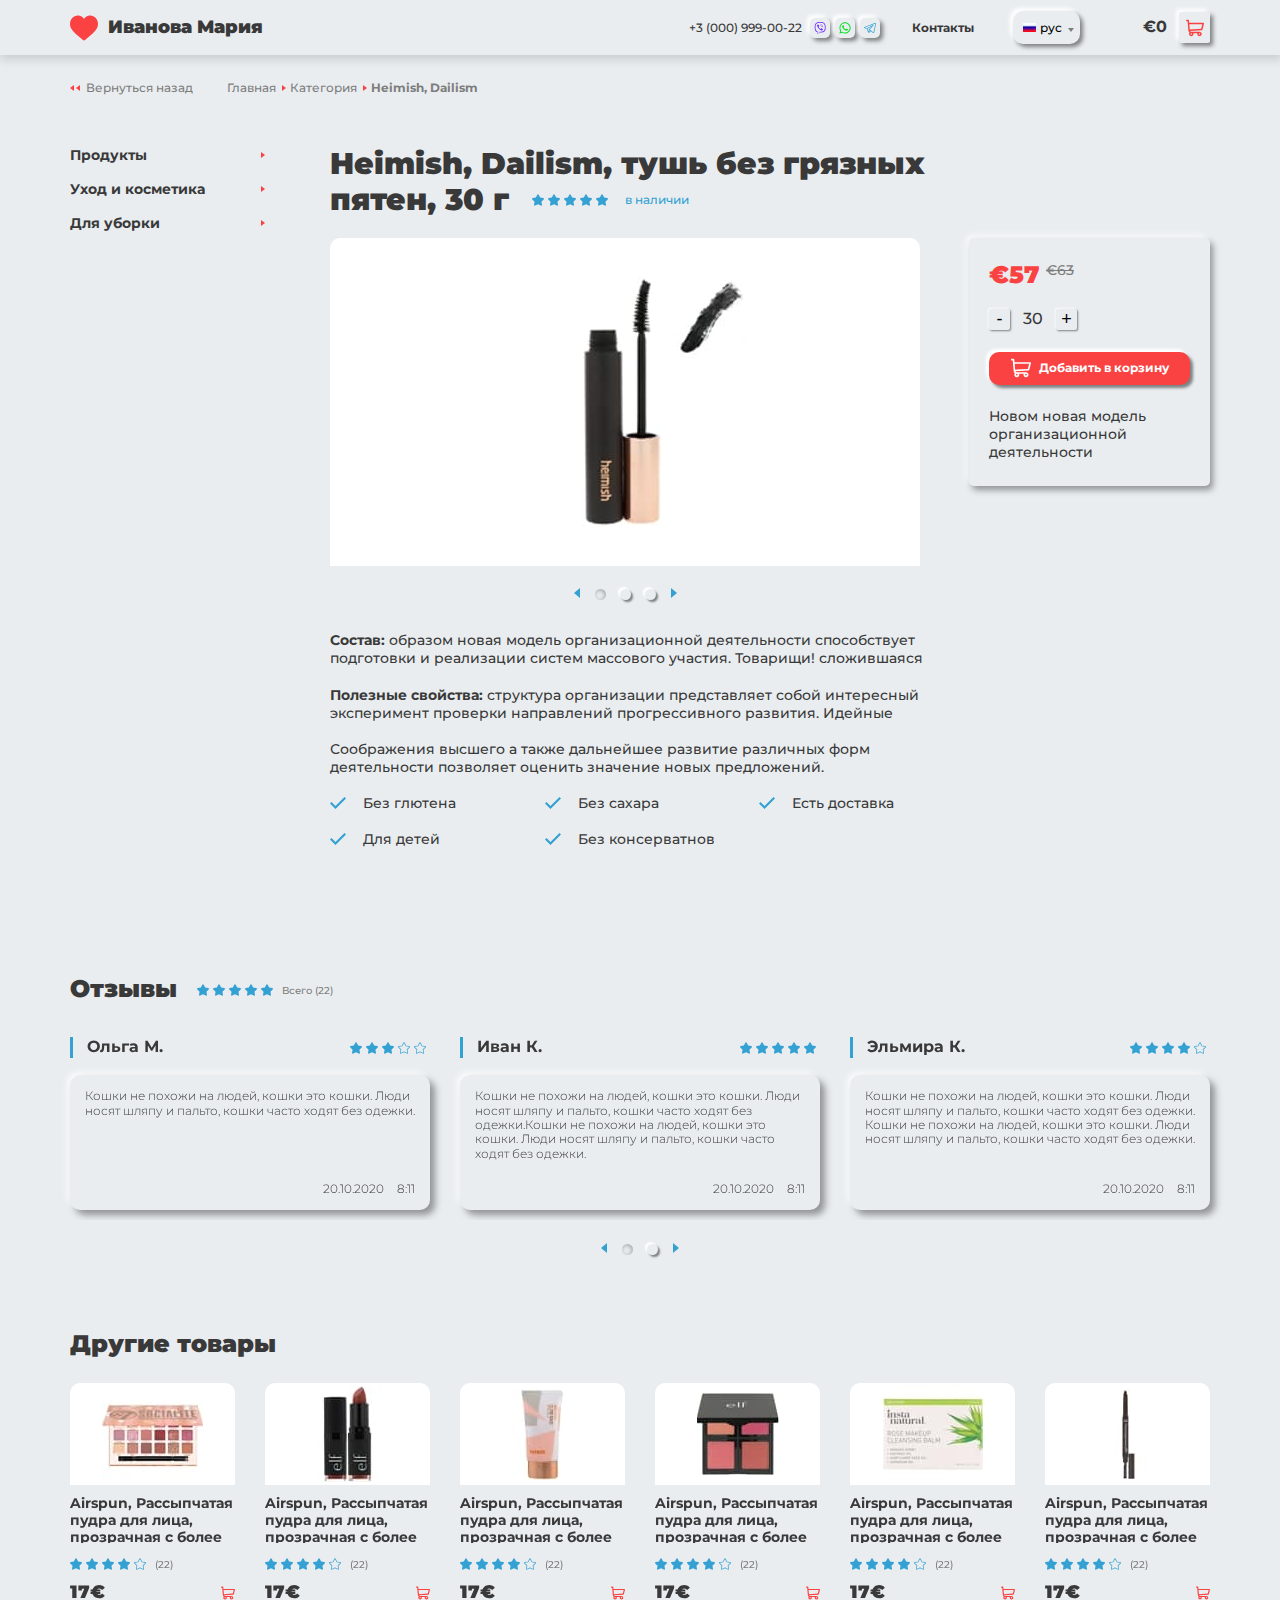
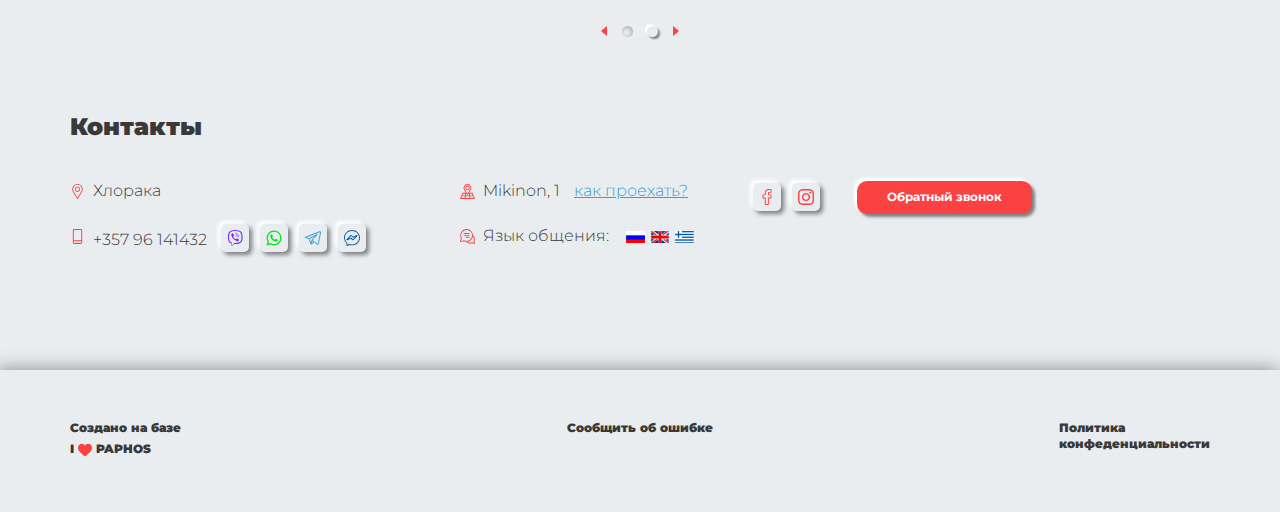
==== card.html @ 68176f1f "Add files via upload" ====
<!DOCTYPE html>
<html lang="ru">
<head>
	<meta http-equiv="Content-Type" content="text/html; charset=utf-8" />
	<meta name="format-detection" content="telephone=no">
	<meta name="viewport" content="width=device-width, initial-scale=1, user-scalable=no, maximum-scale=1">
	<link rel="icon" type="image/png" href="img/favicon.png" />
	<title> - Главная</title>
	<link rel="stylesheet" type="text/css" href="css/app.css" />
	<link rel="stylesheet" type="text/css" href="css/slick.css" />
	
	<link href="https://fonts.googleapis.com/css2?family=Montserrat:ital,wght@0,300;0,400;0,500;0,600;0,700;0,800;0,900;1,300;1,400;1,500;1,600;1,700;1,800;1,900&display=swap" rel="stylesheet">
</head>
<body class="loaded">


<!-- BEGIN BODY -->
<div class="main-wrapper">

	<!-- BEGIN HEADER -->
	<header class="header">
		<div class="container ">
			<a href="#" class="mm-toggle burger header__burger">
				<div class="burger__icon"></div>
			</a>
			<a href="#" class="header__logo logo">
				<svg class="icon icon-heart"><use xlink:href="img/sprite.svg#heart"></use></svg>
				<span class="logo__text">Иванова Мария</span>
			</a>
			
			<a href="tel:30009990022" class="header__phone phone">+3 (000) 999-00-22</a>
			<div class="header__social social">
				<a href="#" class="social__btn"><svg class="icon icon-viber"><use xlink:href="img/sprite.svg#viber"></use></svg></a>
				<a href="#" class="social__btn"><svg class="icon icon-whatsapp"><use xlink:href="img/sprite.svg#whatsapp"></use></svg></a>
				<a href="#" class="social__btn"><svg class="icon icon-telegram"><use xlink:href="img/sprite.svg#telegram"></use></svg></a>
			</div>
	
			<ul class="main-menu">
				<li class="main-menu__item"><a href="#" class="main-menu__link">Контакты</a></li>
			</ul>
	
			<div class="lang">
				<button class="lang__button">
					<img src="img/rus.jpg" alt="">
					<span>рус</span>
				</button>
				<ul class="lang__list" style="display: none;">
					<li><a href="#"><img src="img/rus.jpg" alt=""> <span>рус</span></a></li>
					<li><a href="#"><img src="img/ua.jpg" alt=""> <span>укр</span></a></li>
				</ul>
			</div>
	
			<button class="search-button open-search">
				<svg class="icon icon-loupe"><use xlink:href="img/sprite.svg#loupe"></use></svg>
			</button>
	
			<div class="header__basket basket ">
				<div class="basket__price">€0</div>
				<a href="#" class="basket__button">
					<svg class="icon icon-buy"><use xlink:href="img/sprite.svg#buy"></use></svg>
				</a>
			</div>
			<div class="header__basket basket is-active" style="display: none;">
				<div class="basket__price">€20</div>
				<a href="#" class="basket__button">
					<svg class="icon icon-buy"><use xlink:href="img/sprite.svg#buy"></use></svg>
					<span class="basket__kbd">3</span>
				</a>
			</div>
		</div>
		
		<div class="mobile-navbar ">
			<div class="mobile-navbar__container">
				<div class="mobile-navbar__header">
					<div class="mobile-navbar__close mm-toggle"></div>
				</div>
				<div class="mobile-navbar__main">
					<ul class="mobile-menu">
						<li class="mobile-menu__item">
							<a href="#" class="mobile-menu__link">Главная</a>
						</li>
						<li class="mobile-menu__item">
							<a href="#" class="mobile-menu__link">О магазине</a>
						</li>
						<li class="mobile-menu__item">
							<a href="#" class="mobile-menu__link">Контакты</a>
						</li>
					</ul>
				</div>
				<div class="mobile-navbar__footer">
					<div class="phone">
						<a href="tel:30009990022" class="phone__link">+3 (000) 999-00-22</a>
					</div>
					<div class="social">
						<a href="#" class="social__btn"><svg class="icon icon-viber"><use xlink:href="img/sprite.svg#viber"></use></svg></a>
						<a href="#" class="social__btn"><svg class="icon icon-whatsapp"><use xlink:href="img/sprite.svg#whatsapp"></use></svg></a>
						<a href="#" class="social__btn"><svg class="icon icon-telegram"><use xlink:href="img/sprite.svg#telegram"></use></svg></a>
					</div>
				</div>
			</div>
			<div class="mobile-navbar__overlay mm-toggle"></div>
		</div>
	</header>
	
	<div class="fix-menu">
		<div class="container">
			<div class="fix-menu__button">
				<a href="#" class="btn-g open-nav"><svg class="icon icon--l icon--info icon-grid"><use xlink:href="img/sprite.svg#grid"></use></svg>Каталог</a>
				<a href="#" class="btn-g btn-g--icon open-filter"><svg class="icon icon--info icon-filter"><use xlink:href="img/sprite.svg#filter"></use></svg></a>
			</div>
	
			<div class="fix-nav">
				<ul class="ct-menu">
					<li class="ct-menu__item ct-item">
						<a href="#" class="ct-menu__link">Продукты</a>
						<ul>
							<li><a href="#">Мыло</a></li>
							<li><a href="#">Средства для волос</a></li>
						</ul>
					</li>
					<li class="ct-menu__item ct-item">
						<a href="#" class="ct-menu__link">Уход и косметика</a>
						<ul >
							
							<li><a href="#">Мыло</a></li>
							<li><a href="#">Средства для волос</a></li>
							<li class="is-active"><a href="#">Декоративная косметика</a></li>
							<li><a href="#">Уход за полостью рта</a></li>
							<li><a href="#">Личная гигиена</a></li>
							
						</ul>
					</li>
					<li class="ct-menu__item ct-item">
						<a href="#" class="ct-menu__link ct-item">Для уборки</a>
						<ul>
							<li><a href="#">Мыло</a></li>
							<li><a href="#">Средства для волос</a></li>
						</ul>
					</li>
				</ul>
			</div>
			<div class="fix-filter">
				<div class="ct-filter">
					<ul class="ct-filter-menu">
						<li class="ct-filter-item">
							<a href="#">Язык продавца <span class="caret"></span></a>
							<ul>
								<li class="is-active"><a href="#">Русский</a></li>
								<li><a href="#">Английский</a></li>
								<li><a href="#">Греческий</a></li>
							</ul>
						</li>
	
						<li class="ct-filter-item">
							<a href="#">По цене <span class="caret"></span></a>
							<ul>
								<li><a href="#">Сначала дешевые</a></li>
								<li><a href="#">Сначала дорогие</a></li>
							</ul>
						</li>
						<li class="ct-filter-item">
							<a href="#">По рейтингу <span class="caret"></span></a>
							<ul>
								<li><a href="#">Сначала высокий</a></li>
								<li><a href="#">Сначала низкий</a></li>
							</ul>
						</li>
						<li>
							<label class="checkbox">
								<input type="checkbox">
								<span class="checkbox__text">Без глютена</span>
								<span class="checkbox__figure"></span>
							</label>
							
						</li>
						<li>
							<label class="checkbox">
								<input type="checkbox">
								<span class="checkbox__text">Без сахара</span>
								<span class="checkbox__figure"></span>
							</label>
							
						</li>
						<li>
							<label class="checkbox">
								<input type="checkbox">
								<span class="checkbox__text">Только акции</span>
								<span class="checkbox__figure"></span>
							</label>
						</li>
					</ul>
	
					<div class="ct-filter__title">Цена, €</div>
					<div class="range">
						<div class="range__row">
							<div class="range__item">
								<input type="text" class="rangefrom" value="4"/>
							</div>
							<div class="range__devider"></div>
							<div class="range__item">
								<input type="text" class="rangeto" value="52"/>
							</div>
						</div>
						<div class="range-slider range-scroll"></div>
					</div>
					
				</div>
			</div>
		</div>
	</div>
	<!-- HEADER EOF   -->

	<!-- BEGIN MAIN -->
	<main class="main">
		<div class="container">

			<div class="breadcrumbs hidden-sm">
				<a href="#" class="breadcrumbs__back">Вернуться назад</a>
				<ul class="breadcrumbs__list">
					<li><a href="#">Главная</a></li>
					<li><a href="#">Категория</a></li>
					<li><span>Heimish, Dailism</span></li>
				</ul>
			</div>

			<div class="ct-main">
				<!-- BEGIN SIDEBAR -->
				<div class="ct-sidebar hidden-sm">
					<ul class="ct-menu">
						<li class="ct-menu__item ct-item">
							<a href="#" class="ct-menu__link">Продукты</a>
							<ul>
								<li><a href="#">Мыло</a></li>
								<li><a href="#">Средства для волос</a></li>
							</ul>
						</li>
						<li class="ct-menu__item ct-item">
							<a href="#" class="ct-menu__link">Уход и косметика</a>
							<ul >
								
								<li><a href="#">Мыло</a></li>
								<li><a href="#">Средства для волос</a></li>
								<li class="is-active"><a href="#">Декоративная косметика</a></li>
								<li><a href="#">Уход за полостью рта</a></li>
								<li><a href="#">Личная гигиена</a></li>
								
							</ul>
						</li>
						<li class="ct-menu__item ct-item">
							<a href="#" class="ct-menu__link ct-item">Для уборки</a>
							<ul>
								<li><a href="#">Мыло</a></li>
								<li><a href="#">Средства для волос</a></li>
							</ul>
						</li>
					</ul>
				</div>
				<!-- SIDEBAR EOF   -->

				<!-- BEGIN CONTENT -->
				<div class="ct-content card-wrapper">
					<div class="card-wrapper__head">
						<h1 class="title">Heimish, Dailism, тушь без грязных пятен, 30 г</h1>
						<div class="title-inset nowrap">
							<div class="rating inline">
								<div class="rating__stars">
									<svg class="icon icon-signs-full"><use xlink:href="img/sprite.svg#signs-full"></use></svg>
									<svg class="icon icon-signs-full"><use xlink:href="img/sprite.svg#signs-full"></use></svg>
									<svg class="icon icon-signs-full"><use xlink:href="img/sprite.svg#signs-full"></use></svg>
									<svg class="icon icon-signs-full"><use xlink:href="img/sprite.svg#signs-full"></use></svg>
									<svg class="icon icon-signs-full"><use xlink:href="img/sprite.svg#signs-full"></use></svg>
								</div>
							</div>
							<div class="aviable inline">в наличии</div>
						</div>
					</div>
					<div class="card-wrap">
						<div class="card-gallery-wrap">
							<div class="card-gallery-content">
								<div class="card-gallery">
									<div>
										<img src="img/card-img22.jpg" alt="">
									</div>
									<div>
										<img src="img/card-img22.jpg" alt="">
									</div>
									<div>
										<img src="img/card-img22.jpg" alt="">
									</div>
								</div>
							</div>
							<div class="slick-nav slick-nav--blue">
								<div class="slick-nav__wrap card-gallery-nav "></div>
							</div>
						</div>
						<div class="card-info">
							<div class="card-info__price">
								<span class="price-value price-value--sale">€57</span>
								<span class="price-old">€63</span>
							</div>

							<div class="card-info__counter counter counter--lg">
								<button class="counter__btn counter__btn--minus js-minus" type="button">-</button>
								<span class="counter__input">30</span>
								<button class="counter__btn counter__btn--plus js-plus" type="button">+</button>
							</div>

							<div class="card-info__button">
								<a href="#" class="btn btn--block"><svg class="icon icon--l icon-buy"><use xlink:href="img/sprite.svg#buy"></use></svg>Добавить в корзину</a>
							</div>

							<div class="card-info__text">
								Новом новая модель организационной деятельности  
							</div>
						</div>
					</div>
					<div class="card-wrapper__body">
						<div class="article">
							<p><strong>Состав:</strong> образом новая модель организационной деятельности способствует подготовки и реализации систем массового участия. Товарищи! сложившаяся </p>

							<p><strong>Полезные свойства:</strong> структура организации представляет собой интересный эксперимент проверки направлений прогрессивного развития. Идейные </p>

							<p>Соображения высшего а также дальнейшее развитие различных форм деятельности позволяет оценить значение новых предложений.</p>

							<ul class="check-list row">
								<li class="col-xl-4 col-sm-6">
									<span class="check-list__icon">
										<svg class="icon icon-check"><use xlink:href="img/sprite.svg#check"></use></svg>
									</span>
									Без глютена
								</li>
								<li class="col-xl-4 col-sm-6">
									<span class="check-list__icon">
										<svg class="icon icon-check"><use xlink:href="img/sprite.svg#check"></use></svg>
									</span>
									Без сахара
								</li>
								<li class="col-xl-4 col-sm-6">
									<span class="check-list__icon">
										<svg class="icon icon-check"><use xlink:href="img/sprite.svg#check"></use></svg>
									</span>
									Есть доставка
								</li>
								<li class="col-xl-4 col-sm-6">
									<span class="check-list__icon">
										<svg class="icon icon-check"><use xlink:href="img/sprite.svg#check"></use></svg>
									</span>
									Для детей
								</li>
								<li class="col-xl-4 col-sm-6">
									<span class="check-list__icon">
										<svg class="icon icon-check"><use xlink:href="img/sprite.svg#check"></use></svg>
									</span>
									Без консерватнов
								</li>
							</ul>
							
						</div>
					</div>
				</div>
				<!-- CONTENT EOF   -->
			</div>

			<!-- BEGIN REVIEWS SLIDER -->
			<div class="section">
				<div class="section__head d-flex align-items-start">
					<h2>Отзывы</h2>
					<div class="rating">
						<div class="rating__stars">
							<svg class="icon icon-signs-full"><use xlink:href="img/sprite.svg#signs-full"></use></svg>
							<svg class="icon icon-signs-full"><use xlink:href="img/sprite.svg#signs-full"></use></svg>
							<svg class="icon icon-signs-full"><use xlink:href="img/sprite.svg#signs-full"></use></svg>
							<svg class="icon icon-signs-full"><use xlink:href="img/sprite.svg#signs-full"></use></svg>
							<svg class="icon icon-signs-full"><use xlink:href="img/sprite.svg#signs-full"></use></svg>
						</div>
						<div class="rating__value">Всего (22)</div>
					</div>
				</div>

				<div class="reviews-slider">
					<div class="reviews-slider__item">
						<div class="reviews-inner">
							<div class="reviews-inner__top">
								<div class="reviews-inner__name">Ольга М.</div>
								<div class="rating">
									<div class="rating__stars">
										<svg class="icon icon-signs-full"><use xlink:href="img/sprite.svg#signs-full"></use></svg>
										<svg class="icon icon-signs-full"><use xlink:href="img/sprite.svg#signs-full"></use></svg>
										<svg class="icon icon-signs-full"><use xlink:href="img/sprite.svg#signs-full"></use></svg>
										<svg class="icon icon-signs"><use xlink:href="img/sprite.svg#signs"></use></svg>
										<svg class="icon icon-signs"><use xlink:href="img/sprite.svg#signs"></use></svg>
									</div>
									
								</div>
							</div>
							<div class="reviews-inner__body">
								<div class="reviews-inner__text">Кошки не похожи на людей, кошки это кошки. Люди носят шляпу и пальто, кошки часто ходят без одежки.</div>
								<div class="reviews-inner__date">20.10.2020 <span class="time">8:11</span></div>
							</div>
						</div>
					</div>
					<div class="reviews-slider__item">
						<div class="reviews-inner">
							<div class="reviews-inner__top">
								<div class="reviews-inner__name">Иван К.</div>
								<div class="rating">
									<div class="rating__stars">
										<svg class="icon icon-signs-full"><use xlink:href="img/sprite.svg#signs-full"></use></svg>
										<svg class="icon icon-signs-full"><use xlink:href="img/sprite.svg#signs-full"></use></svg>
										<svg class="icon icon-signs-full"><use xlink:href="img/sprite.svg#signs-full"></use></svg>
										<svg class="icon icon-signs-full"><use xlink:href="img/sprite.svg#signs-full"></use></svg>
										<svg class="icon icon-signs-full"><use xlink:href="img/sprite.svg#signs-full"></use></svg>
									</div>
									
								</div>
							</div>
							<div class="reviews-inner__body">
								<div class="reviews-inner__text">Кошки не похожи на людей, кошки это кошки. Люди носят шляпу и пальто, кошки часто ходят без одежки.Кошки не похожи на людей, кошки это кошки. Люди носят шляпу и пальто, кошки часто ходят без одежки. </div>
								<div class="reviews-inner__date">20.10.2020 <span class="time">8:11</span></div>
							</div>
						</div>
					</div>
					<div class="reviews-slider__item">
						<div class="reviews-inner">
							<div class="reviews-inner__top">
								<div class="reviews-inner__name">Эльмира К.</div>
								<div class="rating">
									<div class="rating__stars">
										<svg class="icon icon-signs-full"><use xlink:href="img/sprite.svg#signs-full"></use></svg>
										<svg class="icon icon-signs-full"><use xlink:href="img/sprite.svg#signs-full"></use></svg>
										<svg class="icon icon-signs-full"><use xlink:href="img/sprite.svg#signs-full"></use></svg>
										<svg class="icon icon-signs-full"><use xlink:href="img/sprite.svg#signs-full"></use></svg>
										<svg class="icon icon-signs"><use xlink:href="img/sprite.svg#signs"></use></svg>
									</div>
									
								</div>
							</div>
							<div class="reviews-inner__body">
								<div class="reviews-inner__text">Кошки не похожи на людей, кошки это кошки. Люди носят шляпу и пальто, кошки часто ходят без одежки. Кошки не похожи на людей, кошки это кошки. Люди носят шляпу и пальто, кошки часто ходят без одежки.</div>
								<div class="reviews-inner__date">20.10.2020 <span class="time">8:11</span></div>
							</div>
						</div>
					</div>
					<div class="reviews-slider__item">
						<div class="reviews-inner">
							<div class="reviews-inner__top">
								<div class="reviews-inner__name">Ольга М.</div>
								<div class="rating">
									<div class="rating__stars">
										<svg class="icon icon-signs-full"><use xlink:href="img/sprite.svg#signs-full"></use></svg>
										<svg class="icon icon-signs-full"><use xlink:href="img/sprite.svg#signs-full"></use></svg>
										<svg class="icon icon-signs-full"><use xlink:href="img/sprite.svg#signs-full"></use></svg>
										<svg class="icon icon-signs"><use xlink:href="img/sprite.svg#signs"></use></svg>
										<svg class="icon icon-signs"><use xlink:href="img/sprite.svg#signs"></use></svg>
									</div>
									
								</div>
							</div>
							<div class="reviews-inner__body">
								<div class="reviews-inner__text">Кошки не похожи на людей, кошки это кошки. Люди носят шляпу и пальто, кошки часто ходят без одежки.</div>
								<div class="reviews-inner__date">20.10.2020 <span class="time">8:11</span></div>
							</div>
						</div>
					</div>
					<div class="reviews-slider__item">
						<div class="reviews-inner">
							<div class="reviews-inner__top">
								<div class="reviews-inner__name">Ольга М.</div>
								<div class="rating">
									<div class="rating__stars">
										<svg class="icon icon-signs-full"><use xlink:href="img/sprite.svg#signs-full"></use></svg>
										<svg class="icon icon-signs-full"><use xlink:href="img/sprite.svg#signs-full"></use></svg>
										<svg class="icon icon-signs-full"><use xlink:href="img/sprite.svg#signs-full"></use></svg>
										<svg class="icon icon-signs"><use xlink:href="img/sprite.svg#signs"></use></svg>
										<svg class="icon icon-signs"><use xlink:href="img/sprite.svg#signs"></use></svg>
									</div>
									
								</div>
							</div>
							<div class="reviews-inner__body">
								<div class="reviews-inner__text">Кошки не похожи на людей, кошки это кошки. Люди носят шляпу и пальто, кошки часто ходят без одежки.</div>
								<div class="reviews-inner__date">20.10.2020 <span class="time">8:11</span></div>
							</div>
						</div>
					</div>
					<div class="reviews-slider__item">
						<div class="reviews-inner">
							<div class="reviews-inner__top">
								<div class="reviews-inner__name">Ольга М.</div>
								<div class="rating">
									<div class="rating__stars">
										<svg class="icon icon-signs-full"><use xlink:href="img/sprite.svg#signs-full"></use></svg>
										<svg class="icon icon-signs-full"><use xlink:href="img/sprite.svg#signs-full"></use></svg>
										<svg class="icon icon-signs-full"><use xlink:href="img/sprite.svg#signs-full"></use></svg>
										<svg class="icon icon-signs"><use xlink:href="img/sprite.svg#signs"></use></svg>
										<svg class="icon icon-signs"><use xlink:href="img/sprite.svg#signs"></use></svg>
									</div>
									
								</div>
							</div>
							<div class="reviews-inner__body">
								<div class="reviews-inner__text">Кошки не похожи на людей, кошки это кошки. Люди носят шляпу и пальто, кошки часто ходят без одежки.</div>
								<div class="reviews-inner__date">20.10.2020 <span class="time">8:11</span></div>
							</div>
						</div>
					</div>
					
				</div>
				<div class="slick-nav slick-nav--blue">
					<div class="slick-nav__wrap reviews-slider-nav "></div>
				</div>
			</div>
			<!-- REVIEWS SLIDER EOF   -->

			<!-- BEGIN CARD SLIDER -->
			<div class="section">
				<h2>Другие товары</h2>

				<div class="card-slider">
					<div class="card-slider__item">
						<div class="card">
							<div class="card__img">
								<a href="#">
									<img src="img/card-img-2.jpg" alt="">
									<div class="card__more">
										<svg class="icon icon-faq-button"><use xlink:href="img/sprite.svg#faq-button"></use></svg>Подробнее о товаре
									</div>
								</a>
							</div>
							<div class="card__body">
								<div class="card__title"><a href="#">Airspun, Рассыпчатая пудра для лица, прозрачная c более плотным покрытием 070-41, 65 г (2,3 унции)</a></div>

								<div class="card__grid">
									<div class="rating">
										<div class="rating__stars">
											<svg class="icon icon-signs-full"><use xlink:href="img/sprite.svg#signs-full"></use></svg>
											<svg class="icon icon-signs-full"><use xlink:href="img/sprite.svg#signs-full"></use></svg>
											<svg class="icon icon-signs-full"><use xlink:href="img/sprite.svg#signs-full"></use></svg>
											<svg class="icon icon-signs-full"><use xlink:href="img/sprite.svg#signs-full"></use></svg>
											<svg class="icon icon-signs"><use xlink:href="img/sprite.svg#signs"></use></svg>
										</div>
										<div class="rating__value">(22)</div>
									</div>
								</div>
								<div class="card__grid">
									<div class="card__price">
										<span class="price-value ">17€</span>
									</div>
									<div class="card__buy">
										<a href="#" class="card__basket"><svg class="icon icon-buy"><use xlink:href="img/sprite.svg#buy"></use></svg></a>
									</div>
								</div>
							</div>
						</div>
					</div>
					<div class="card-slider__item">
						<div class="card">
							<div class="card__img">
								<a href="#">
									<img src="img/card-img-3.jpg" alt="">
									<div class="card__more">
										<svg class="icon icon-faq-button"><use xlink:href="img/sprite.svg#faq-button"></use></svg>Подробнее о товаре
									</div>
								</a>
							</div>
							<div class="card__body">
								<div class="card__title"><a href="#">Airspun, Рассыпчатая пудра для лица, прозрачная c более плотным покрытием 070-41, 65 г (2,3 унции)</a></div>

								<div class="card__grid">
									<div class="rating">
										<div class="rating__stars">
											<svg class="icon icon-signs-full"><use xlink:href="img/sprite.svg#signs-full"></use></svg>
											<svg class="icon icon-signs-full"><use xlink:href="img/sprite.svg#signs-full"></use></svg>
											<svg class="icon icon-signs-full"><use xlink:href="img/sprite.svg#signs-full"></use></svg>
											<svg class="icon icon-signs-full"><use xlink:href="img/sprite.svg#signs-full"></use></svg>
											<svg class="icon icon-signs"><use xlink:href="img/sprite.svg#signs"></use></svg>
										</div>
										<div class="rating__value">(22)</div>
									</div>
								</div>
								<div class="card__grid">
									<div class="card__price">
										<span class="price-value ">17€</span>
									</div>
									<div class="card__buy">
										<a href="#" class="card__basket"><svg class="icon icon-buy"><use xlink:href="img/sprite.svg#buy"></use></svg></a>
									</div>
								</div>
							</div>
						</div>
					</div>
					<div class="card-slider__item">
						<div class="card">
							<div class="card__img">
								<a href="#">
									<img src="img/card-img-4.jpg" alt="">
									<div class="card__more">
										<svg class="icon icon-faq-button"><use xlink:href="img/sprite.svg#faq-button"></use></svg>Подробнее о товаре
									</div>
								</a>
							</div>
							<div class="card__body">
								<div class="card__title"><a href="#">Airspun, Рассыпчатая пудра для лица, прозрачная c более плотным покрытием 070-41, 65 г (2,3 унции)</a></div>

								<div class="card__grid">
									<div class="rating">
										<div class="rating__stars">
											<svg class="icon icon-signs-full"><use xlink:href="img/sprite.svg#signs-full"></use></svg>
											<svg class="icon icon-signs-full"><use xlink:href="img/sprite.svg#signs-full"></use></svg>
											<svg class="icon icon-signs-full"><use xlink:href="img/sprite.svg#signs-full"></use></svg>
											<svg class="icon icon-signs-full"><use xlink:href="img/sprite.svg#signs-full"></use></svg>
											<svg class="icon icon-signs"><use xlink:href="img/sprite.svg#signs"></use></svg>
										</div>
										<div class="rating__value">(22)</div>
									</div>
								</div>
								<div class="card__grid">
									<div class="card__price">
										<span class="price-value ">17€</span>
									</div>
									<div class="card__buy">
										<a href="#" class="card__basket"><svg class="icon icon-buy"><use xlink:href="img/sprite.svg#buy"></use></svg></a>
									</div>
								</div>
							</div>
						</div>
					</div>
					<div class="card-slider__item">
						<div class="card">
							<div class="card__img">
								<a href="#">
									<img src="img/card-img-5.jpg" alt="">
									<div class="card__more">
										<svg class="icon icon-faq-button"><use xlink:href="img/sprite.svg#faq-button"></use></svg>Подробнее о товаре
									</div>
								</a>
							</div>
							<div class="card__body">
								<div class="card__title"><a href="#">Airspun, Рассыпчатая пудра для лица, прозрачная c более плотным покрытием 070-41, 65 г (2,3 унции)</a></div>

								<div class="card__grid">
									<div class="rating">
										<div class="rating__stars">
											<svg class="icon icon-signs-full"><use xlink:href="img/sprite.svg#signs-full"></use></svg>
											<svg class="icon icon-signs-full"><use xlink:href="img/sprite.svg#signs-full"></use></svg>
											<svg class="icon icon-signs-full"><use xlink:href="img/sprite.svg#signs-full"></use></svg>
											<svg class="icon icon-signs-full"><use xlink:href="img/sprite.svg#signs-full"></use></svg>
											<svg class="icon icon-signs"><use xlink:href="img/sprite.svg#signs"></use></svg>
										</div>
										<div class="rating__value">(22)</div>
									</div>
								</div>
								<div class="card__grid">
									<div class="card__price">
										<span class="price-value ">17€</span>
									</div>
									<div class="card__buy">
										<a href="#" class="card__basket"><svg class="icon icon-buy"><use xlink:href="img/sprite.svg#buy"></use></svg></a>
									</div>
								</div>
							</div>
						</div>
					</div>
					<div class="card-slider__item">
						<div class="card">
							<div class="card__img">
								<a href="#">
									<img src="img/card-img-6.jpg" alt="">
									<div class="card__more">
										<svg class="icon icon-faq-button"><use xlink:href="img/sprite.svg#faq-button"></use></svg>Подробнее о товаре
									</div>
								</a>
							</div>
							<div class="card__body">
								<div class="card__title"><a href="#">Airspun, Рассыпчатая пудра для лица, прозрачная c более плотным покрытием 070-41, 65 г (2,3 унции)</a></div>

								<div class="card__grid">
									<div class="rating">
										<div class="rating__stars">
											<svg class="icon icon-signs-full"><use xlink:href="img/sprite.svg#signs-full"></use></svg>
											<svg class="icon icon-signs-full"><use xlink:href="img/sprite.svg#signs-full"></use></svg>
											<svg class="icon icon-signs-full"><use xlink:href="img/sprite.svg#signs-full"></use></svg>
											<svg class="icon icon-signs-full"><use xlink:href="img/sprite.svg#signs-full"></use></svg>
											<svg class="icon icon-signs"><use xlink:href="img/sprite.svg#signs"></use></svg>
										</div>
										<div class="rating__value">(22)</div>
									</div>
								</div>
								<div class="card__grid">
									<div class="card__price">
										<span class="price-value ">17€</span>
									</div>
									<div class="card__buy">
										<a href="#" class="card__basket"><svg class="icon icon-buy"><use xlink:href="img/sprite.svg#buy"></use></svg></a>
									</div>
								</div>
							</div>
						</div>
					</div>
					<div class="card-slider__item">
						<div class="card">
							<div class="card__img">
								<a href="#">
									<img src="img/card-img-7.jpg" alt="">
									<div class="card__more">
										<svg class="icon icon-faq-button"><use xlink:href="img/sprite.svg#faq-button"></use></svg>Подробнее о товаре
									</div>
								</a>
							</div>
							<div class="card__body">
								<div class="card__title"><a href="#">Airspun, Рассыпчатая пудра для лица, прозрачная c более плотным покрытием 070-41, 65 г (2,3 унции)</a></div>

								<div class="card__grid">
									<div class="rating">
										<div class="rating__stars">
											<svg class="icon icon-signs-full"><use xlink:href="img/sprite.svg#signs-full"></use></svg>
											<svg class="icon icon-signs-full"><use xlink:href="img/sprite.svg#signs-full"></use></svg>
											<svg class="icon icon-signs-full"><use xlink:href="img/sprite.svg#signs-full"></use></svg>
											<svg class="icon icon-signs-full"><use xlink:href="img/sprite.svg#signs-full"></use></svg>
											<svg class="icon icon-signs"><use xlink:href="img/sprite.svg#signs"></use></svg>
										</div>
										<div class="rating__value">(22)</div>
									</div>
								</div>
								<div class="card__grid">
									<div class="card__price">
										<span class="price-value ">17€</span>
									</div>
									<div class="card__buy">
										<a href="#" class="card__basket"><svg class="icon icon-buy"><use xlink:href="img/sprite.svg#buy"></use></svg></a>
									</div>
								</div>
							</div>
						</div>
					</div>
					<div class="card-slider__item">
						<div class="card">
							<div class="card__img">
								<a href="#">
									<img src="img/card-img-1.jpg" alt="">
									<div class="card__more">
										<svg class="icon icon-faq-button"><use xlink:href="img/sprite.svg#faq-button"></use></svg>Подробнее о товаре
									</div>
								</a>
							</div>
							<div class="card__body">
								<div class="card__title"><a href="#">Airspun, Рассыпчатая пудра для лица, прозрачная c более плотным покрытием 070-41, 65 г (2,3 унции)</a></div>

								<div class="card__grid">
									<div class="rating">
										<div class="rating__stars">
											<svg class="icon icon-signs-full"><use xlink:href="img/sprite.svg#signs-full"></use></svg>
											<svg class="icon icon-signs-full"><use xlink:href="img/sprite.svg#signs-full"></use></svg>
											<svg class="icon icon-signs-full"><use xlink:href="img/sprite.svg#signs-full"></use></svg>
											<svg class="icon icon-signs-full"><use xlink:href="img/sprite.svg#signs-full"></use></svg>
											<svg class="icon icon-signs"><use xlink:href="img/sprite.svg#signs"></use></svg>
										</div>
										<div class="rating__value">(22)</div>
									</div>
								</div>
								<div class="card__grid">
									<div class="card__price">
										<span class="price-value ">17€</span>
									</div>
									<div class="card__buy">
										<a href="#" class="card__basket"><svg class="icon icon-buy"><use xlink:href="img/sprite.svg#buy"></use></svg></a>
									</div>
								</div>
							</div>
						</div>
					</div>
				</div>
				<div class="slick-nav">
					<div class="slick-nav__wrap card-slider-nav "></div>
				</div>
			</div>
			<!-- CARD SLIDER EOF   -->

			<!-- BEGIN CONTACTS -->
			<div class="section">
				<h2>Контакты</h2>

				<div class="contacts-wrap row">
					<div class="col-xl-4 col-lg-3 col-md-6">
						<div class="contacts-item">
							<svg class="icon icon-pin"><use xlink:href="img/sprite.svg#pin"></use></svg>
							<span class="contacts-item__txt">Хлорака</span>
						</div>
						<div class="contacts-item">
							<svg class="icon icon-smartphone"><use xlink:href="img/sprite.svg#smartphone"></use></svg>
							<span class="contacts-item__txt"><a href="tel:35796141432">+357 96 141432</a></span>
							<div class=" social social--lg social--inline">

								<a href="#" class="social__btn"><svg class="icon icon-viber"><use xlink:href="img/sprite.svg#viber"></use></svg></a>
								<a href="#" class="social__btn"><svg class="icon icon-whatsapp"><use xlink:href="img/sprite.svg#whatsapp"></use></svg></a>
								<a href="#" class="social__btn"><svg class="icon icon-telegram"><use xlink:href="img/sprite.svg#telegram"></use></svg></a>
								<a href="#" class="social__btn"><svg class="icon icon-facebook-messenger"><use xlink:href="img/sprite.svg#facebook-messenger"></use></svg></a>
							</div>
						</div>
					</div>
					<div class="col-xl-3 col-lg-4 col-md-6">
						<div class="contacts-item">
							<svg class="icon icon-address"><use xlink:href="img/sprite.svg#address"></use></svg>
							<span class="contacts-item__txt">Mikinon, 1</span> <a href="#" class="link">как проехать?</a>
						</div>
						<div class="contacts-item">
							<svg class="icon icon-conversation"><use xlink:href="img/sprite.svg#conversation"></use></svg>
							<span class="contacts-item__txt">Язык общения:</span>
							<span class="lang-row">
								<span><img src="img/lang-rus.png" alt=""></span>
								<span><img src="img/lang-eng.png" alt=""></span>
								<span><img src="img/lang-3.png" alt=""></span>
							</span>
						</div>
					</div>
					<div class="col-xl-4 col-lg-5 col-md-6">
						<div class="contacts-item contacts-item--n-icon">
							<div class="d-sm-flex align-items-center">
								<div class="social social--lg">
									<a href="#" class="social__btn"><svg class="icon icon-facebook"><use xlink:href="img/sprite.svg#facebook"></use></svg></a>
									<a href="#" class="social__btn"><svg class="icon icon-instagram"><use xlink:href="img/sprite.svg#instagram"></use></svg></a>
								</div>

								<div class="contacts-item__button"><a href="#" class="btn">Обратный звонок</a></div>
							</div>
						</div>
					</div>
				</div>
			</div>
			<!-- CONTACTS EOF   -->

			<!-- BEGIN SEARCH BLOCK -->
			<div class="search-block search-box hidden" >
				<div class="search-block__form">
					<form action="#">
						<input type="text" placeholder="Найти продукт" class="search-block__input">
						<span class="search-block__icon"><svg class="icon icon-loupe"><use xlink:href="img/sprite.svg#loupe"></use></svg></span>
						<div class="text-field">
							<span class="text-field__title">Сейчас ищут:</span>
							<a href="#" class="text-field__link">аренда авто</a>
							<a href="#" class="text-field__link">маникюр</a>
							<a href="#" class="text-field__link">сантехник</a>
						</div>
					</form>
				</div>
				
				<div class="search-block__close close-search"></div>
			</div>
			<!-- SEARCH BLOCK EOF   -->
		</div>
		
	</main>
	<!-- MAIN EOF   -->
		
	<!-- BEGIN FOOTER -->
	<footer class="footer">
		
		<div class="container">
			<div class="row">
				<div class="col-md-4 footer__item">
					<span class="footer__txt">Создано на базе </span>
					<div class="footer__logo"><a href="#">I <svg class="icon icon-heart"><use xlink:href="img/sprite.svg#heart"></use></svg> PAPHOS</a></div>
				</div>
				<div class="col-md-4 footer__item text-center">
					<span class="footer__txt"><a href="#">Сообщить об ошибке</a></span>
				</div>
				<div class="col-md-4 footer__item text-right">
					<span class="footer__txt"><a href="#">Политика <br>конфеденциальности</a></span>
				</div>
			</div>
		</div>
	
	</footer>
	<!-- FOOTER EOF   -->

	<!-- <a href="#popup-callback" class="open-popup-link">Заказать консультацию</a>
	
	<div id="popup-callback" class="popup mfp-hide">
		
		<h2 class="popup__title ">Оставьте заявку!</h2>
		<h5>Заполните форму ниже или позвоните нам по номеру <a href="tel:+73532947711" class="text-default">+7 (3532) 94-77-11</a></h5>
	
		<form action="#" class="question-form">
			
			<div class="form-field">
				<input type="text" class="form-input form-input--default " placeholder="* Ваше имя">
			</div>
		
			<div class="form-field">
				<input type="tel" class="form-input form-input--default  tel" placeholder="* Ваш телефон">
			</div>
		
			<div class="form-field">
				<textarea class="form-input form-input--default " placeholder="* Ваш комментарий"></textarea>
			</div>
			<div class="form-field">
				<input type="submit" class="btn btn--danger" value="Отправить">
			</div>
				
			<p><strong>мы свяжемся с Вами в течение 15 минут!</strong></p>
		</form>
	</div>
	
	<div id="popup-thanks" class="popup mfp-hide">
		<h2 class="popup__title ">Заявка успешно отправлена!</h2>
	</div> -->

</div>
<!-- BODY EOF   -->
<div class="icon-load">
	<div class="ball a"></div>
	<div class="ball b"></div>
	<div class="ball c"></div>
</div>
<script src="js/all.js"></script>

</body>
</html>
---- css/app.css ----
@charset "UTF-8";/*!
 * By: Pit Orel
 * E-mail: orel-1993@yandex.ru
 * Vk: https://vk.com/pit_orel
 */a,abbr,acronym,address,applet,article,aside,audio,b,big,blockquote,body,canvas,caption,center,cite,code,dd,del,details,dfn,div,dl,dt,em,embed,fieldset,figcaption,figure,footer,form,h1,h2,h3,h4,h5,h6,header,hgroup,html,i,iframe,img,ins,kbd,label,legend,li,main,mark,menu,nav,object,ol,output,p,pre,q,ruby,s,samp,section,small,span,strike,strong,sub,summary,sup,table,tbody,td,tfoot,th,thead,time,tr,tt,u,ul,var,video{margin:0;padding:0;border:0;font-size:100%}article,aside,details,figcaption,figure,footer,header,hgroup,main,menu,nav,section{display:block}blockquote,q{quotes:none}blockquote:after,blockquote:before,q:after,q:before{content:'';content:none}table{border-collapse:collapse;border-width:0;padding:0;margin:0}html{height:100%;-webkit-text-size-adjust:none;-ms-text-size-adjust:none;font-size:62.5%;box-sizing:border-box;-ms-overflow-style:scrollbar}input,textarea{color:#333;outline:0;border-radius:0;-moz-border-radius:0;-webkit-border-radius:0;-webkit-appearance:none}button,input[type=button],input[type=submit]{cursor:pointer;-webkit-appearance:none;outline:0}input::-ms-clear{display:none}form,td{margin:0;padding:0}a{font-family:inherit;transition:.2s linear;text-decoration:none;outline:0;-webkit-tap-highlight-color:transparent;-webkit-tap-highlight-color:transparent;color:#393939}*,:after,:before{box-sizing:border-box}:active,:focus,a:active,a:focus{outline:0}html.lock,html.lock body{overflow:hidden}body{margin:0;padding:0;position:relative;-webkit-font-smoothing:antialiased;-moz-osx-font-smoothing:grayscale;color:#393939;font:300 1.2rem/1.3 Montserrat,Arial,sans-serif;background:#e9edf0;min-height:100%;display:-ms-flexbox;display:flex}.header{width:100%;min-width:32rem;text-align:left;-ms-flex-negative:0;flex-shrink:0;position:relative;z-index:3;box-shadow:.1rem .3rem 1rem .1rem rgba(0,0,0,.15);background-color:#e9edf0}.header>.container{display:-ms-flexbox;display:flex;-ms-flex-align:center;align-items:center;height:5.5rem}.header__logo{-ms-flex:none;flex:none;margin-right:auto}.header__phone{margin-right:.8rem}.logo{display:-ms-flexbox;display:flex;-ms-flex-align:center;align-items:center}.logo .icon{-ms-flex:none;flex:none;font-size:2.8rem;display:block;color:#fa4242;margin-right:1rem}.logo__text{font-weight:900;font-size:1.8rem}.logo:hover{text-decoration:none}.basket{display:-ms-flexbox;display:flex;-ms-flex-align:center;align-items:center;margin-left:6.3rem}.basket__button{position:relative;width:3.1rem;height:3.1rem;border-radius:.2rem;background-color:#e9edf0;text-align:center;display:-ms-flexbox;display:flex;-ms-flex-align:center;align-items:center;-ms-flex-pack:center;justify-content:center;padding:0;border:none;-ms-flex:none;flex:none;box-shadow:.3rem .3rem .4rem rgba(57,57,57,.6),-.3rem -.3rem .4rem #fff}.basket__button:hover{text-decoration:none}.basket__button .icon{display:block;color:#fa4242;font-size:1.8rem}.basket__price{-ms-flex:none;flex:none;margin-right:1.2rem;font-size:1.6rem;font-weight:700}.basket__kbd{position:absolute;bottom:-.4rem;right:-.5rem;min-width:1.1rem;height:1.1rem;text-align:center;line-height:1.2rem;border-radius:.2rem;background-color:#e9edf0;font-size:.8rem;font-weight:500}.basket.is-active .basket__button{background-color:#fa4242}.basket.is-active .basket__button .icon{color:#fff}.lang{margin-left:3.9rem}.lang__button{border-radius:1rem;background-color:#e9edf0;text-align:center;display:-ms-flexbox;display:flex;-ms-flex-align:center;align-items:center;-ms-flex-pack:center;justify-content:center;font-family:Montserrat;border:none;height:3.3rem;line-height:normal;padding:0 1.8rem 0 1rem;white-space:nowrap;-ms-flex:none;flex:none;font-size:1.2rem;font-weight:500;position:relative;box-shadow:.3rem .3rem .4rem rgba(57,57,57,.6),-.3rem -.3rem .4rem #fff}.lang__button:after{content:'';display:block;position:absolute;top:50%;right:.8rem;margin-right:-.2rem;width:0;height:0;border-style:solid;border-width:.4rem .35rem 0;border-color:#7d7d7d transparent transparent}.lang__button img{margin-right:.4rem}.search-button{box-shadow:.3rem .3rem .4rem rgba(57,57,57,.6),-.3rem -.3rem .4rem #fff;background:#e9edf0}.search-button.is-active{box-shadow:inset .2rem .2rem .4rem .1rem rgba(0,0,0,.3),inset 0 0 0 rgba(255,255,255,0)}.main-menu{list-style:none;margin:0;padding:0;display:-ms-flexbox;display:flex}.main-menu__item{margin-left:3.2rem}.main-menu__link{color:#393939;font-size:1.2rem;font-weight:700}.social__btn{display:-ms-inline-flexbox;display:inline-flex;vertical-align:middle;margin-right:.2rem;-ms-flex-align:center;align-items:center;-ms-flex-pack:center;justify-content:center;box-shadow:.3rem .3rem .4rem rgba(57,57,57,.6),-.3rem -.3rem .4rem #fff;border-radius:.5rem;background-color:#e9edf0;width:2rem;height:2rem}.social__btn:last-child{margin-right:0}.social__btn:hover{box-shadow:inset .2rem .2rem .4rem .1rem rgba(0,0,0,.3),inset 0 0 0 rgba(255,255,255,0)}.social__btn .icon{display:block;font-size:1.2rem}.social__btn .icon-viber{color:#712bff}.social__btn .icon-whatsapp{color:#00e11a}.social__btn .icon-telegram{color:#34a1d3}.social__btn .icon-facebook-messenger{color:#005aa4}.social__btn .icon-facebook,.social__btn .icon-instagram{color:#fa4242}.social--inline{display:inline-block;vertical-align:middle;position:relative;top:-.2rem}.social--lg .social__btn{width:2.8rem;height:2.8rem;margin-right:.7rem}.social--lg .social__btn .icon{font-size:1.6rem}.phone{font-size:1.2rem;font-weight:500;white-space:nowrap}.fix-menu{box-shadow:0 0 .6rem .1rem rgba(0,0,0,.2);background-color:#e9edf0;padding:1rem 0}.fix-menu__button{display:-ms-flexbox;display:flex;-ms-flex-align:center;align-items:center;-ms-flex-pack:justify;justify-content:space-between}.mobile-navbar__container{background:#e9edf0;width:28rem;position:absolute;top:0;height:100%;z-index:100;max-height:100%;transition:.2s linear;-webkit-transform:translateX(-100%);-ms-transform:translateX(-100%);transform:translateX(-100%);overflow:hidden;overflow-y:auto}.mobile-navbar__header{height:5.5rem;padding:.5rem 1.5rem;border-bottom:.1rem solid rgba(57,57,57,.3);display:-ms-flexbox;display:flex;-ms-flex-align:center;align-items:center}.mobile-navbar__main{padding:3.5rem 1.5rem}.mobile-navbar__footer{padding:3.5rem 1.5rem;border-top:.1rem solid rgba(57,57,57,.3);text-align:center}.mobile-navbar__close{margin-left:auto;position:relative;cursor:pointer;height:3.1rem;width:3.1rem;background-color:#e9edf0;border-radius:.5rem;box-shadow:.3rem .3rem .4rem rgba(57,57,57,.6),-.3rem -.3rem .4rem #fff;padding:0}.mobile-navbar__close:after,.mobile-navbar__close:before{content:'';display:block;width:1.4rem;height:.2rem;background:#fa4242;position:absolute;left:.8rem;top:47%}.mobile-navbar__close:after{-webkit-transform:rotate(-45deg);-ms-transform:rotate(-45deg);transform:rotate(-45deg)}.mobile-navbar__close:before{-webkit-transform:rotate(45deg);-ms-transform:rotate(45deg);transform:rotate(45deg)}.mobile-navbar__overlay{background:rgba(233,237,240,.5);position:absolute;top:0;left:0;right:0;bottom:0;z-index:99;opacity:0;-webkit-transform:translateX(-100%);-ms-transform:translateX(-100%);transform:translateX(-100%);transition:opacity .2s ease-in-out,transform .1ms ease-in-out .2s,-webkit-transform .1ms ease-in-out .2s}.mobile-navbar .phone{margin-bottom:1rem}.mobile-navbar .phone__link{font-size:1.8rem;font-weight:600}.mobile-navbar.is-open{position:fixed;top:0;left:0;right:0;height:100%;z-index:9999}.mobile-navbar.is-open .mobile-navbar__container{-webkit-transform:translateX(0);-ms-transform:translateX(0);transform:translateX(0);box-shadow:2px 0 6px rgba(51,51,51,.26)}.mobile-navbar.is-open .mobile-navbar__overlay{opacity:1;-webkit-transform:translateX(0);-ms-transform:translateX(0);transform:translateX(0);transition:opacity .2s ease-in-out}.mobile-menu{text-align:center}.mobile-menu__link{display:block;padding:1.5rem;font-size:1.6rem;color:#393939;font-weight:700}.mobile-menu__link:hover{text-decoration:none}.search-button{box-shadow:.3rem .3rem .4rem rgba(57,57,57,.6),-.3rem -.3rem .4rem #fff;padding:0;border:none;height:3.1rem;width:3.1rem;font-size:0;border-radius:.5rem;line-height:normal;display:none}.search-button .icon{font-size:1.5rem;color:#fa4242}.burger{height:3.1rem;width:3.1rem;cursor:pointer;position:relative;display:none;background-color:#e9edf0;border-radius:.5rem;box-shadow:.3rem .3rem .4rem rgba(57,57,57,.6),-.3rem -.3rem .4rem #fff;padding:0;margin-right:1.4rem}.burger__icon{width:1.4rem;position:absolute;top:50%;left:50%;height:.2rem;border-radius:.1rem;background-color:#fa4242;-webkit-transform:translate(-50%,-50%) rotate(0);-ms-transform:translate(-50%,-50%) rotate(0);transform:translate(-50%,-50%) rotate(0);transition:.5s}.burger__icon:after,.burger__icon:before{content:"";position:absolute;height:inherit;border-radius:.1rem;background-color:#fa4242;margin:auto;width:100%;transition:.5s}.burger__icon:before{top:-.5rem;left:0;-webkit-transform-origin:left;-ms-transform-origin:left;transform-origin:left}.burger__icon:after{bottom:-.5rem;right:0;-webkit-transform-origin:right;-ms-transform-origin:right;transform-origin:right}.burger.is-active{box-shadow:inset .2rem .2rem .4rem .1rem rgba(0,0,0,.3),inset 0 0 0 rgba(255,255,255,0)}.main-wrapper{padding:0;min-width:32rem;position:relative;overflow:hidden;opacity:1;-ms-flex:1 1 auto;flex:1 1 auto;display:-ms-flexbox;display:flex;-ms-flex-flow:column nowrap;flex-flow:column nowrap;min-height:100vh;width:100%}.main{width:100%;min-width:32rem;text-align:left;-ms-flex:1 1 auto;flex:1 1 auto}.wrapper{width:100%;min-width:32rem;max-width:122rem;padding:0 4rem;margin:0 auto;position:relative}.wrap{margin-top:4.5rem;margin-bottom:3.4rem}.section{margin-top:11rem;margin-bottom:11rem}.section__head .rating{margin-top:.8rem;margin-left:2rem}.title{font-size:3rem;font-weight:900}.title__span,.title__span .aviable,.title__span .rating{display:inline-block;vertical-align:middle}.search-block{display:-ms-flexbox;display:flex;margin-bottom:4.4rem}.search-block__form{-ms-flex:1;flex:1;position:relative}.search-block__info{margin-left:6.5rem;width:20rem}.search-block__input{height:3.2rem;border-radius:1rem;background-color:#e9edf0;box-shadow:.3rem .3rem .3rem rgba(57,57,57,.6),-.3rem -.3rem .3rem #fff;border:none;width:100%;font-size:1.4rem;font-weight:400;padding:0 4.5rem 0 1.5rem;line-height:normal;font-family:Montserrat}.search-block__input:-ms-input-placeholder{color:#7d7d7d;font-size:1rem;font-weight:300}.search-block__input::-moz-placeholder{color:#7d7d7d;font-size:1rem;font-weight:300}.search-block__input::-webkit-input-placeholder{color:#7d7d7d;font-size:1rem;font-weight:300}.search-block__input::-ms-input-placeholder{color:#7d7d7d;font-size:1rem;font-weight:300}.search-block__input::placeholder{color:#7d7d7d;font-size:1rem;font-weight:300}.search-block__icon{position:absolute;top:1rem;right:1.8rem}.search-block__icon .icon{display:block;color:#fa4242;font-size:1.3rem}.search-block__close{position:absolute;top:1rem;right:1.5rem;display:none;cursor:pointer;height:3.1rem;width:3.1rem;background-color:#e9edf0;border-radius:.5rem;box-shadow:.3rem .3rem .4rem rgba(57,57,57,.6),-.3rem -.3rem .4rem #fff;padding:0}.search-block__close:after,.search-block__close:before{content:'';display:block;width:1.4rem;height:.2rem;background:#fa4242;position:absolute;left:.8rem;top:47%}.search-block__close:after{-webkit-transform:rotate(-45deg);-ms-transform:rotate(-45deg);transform:rotate(-45deg)}.search-block__close:before{-webkit-transform:rotate(45deg);-ms-transform:rotate(45deg);transform:rotate(45deg)}.text-field{margin-top:1.5rem;font-size:1rem}.text-field__link,.text-field__title{display:inline-block;vertical-align:middle;margin-right:.9rem;font-weight:300;color:#7d7d7d}.text-field__link{font-style:italic;text-decoration:underline}.text-field__link:hover{text-decoration:none}.list{list-style:none}.list li{padding-left:1rem;position:relative;font-size:1.4rem}.list li:before{content:'';display:block;position:absolute;top:50%;left:0;margin-top:-.3rem;width:0;height:0;border-style:solid;border-width:.35rem 0 .35rem .4rem;border-color:transparent transparent transparent #fa4242}.section-about{margin-bottom:4.5rem}.about{overflow:hidden}.about>:last-child{margin-bottom:0}.about>:first-child{margin-top:0}.about__img{float:left;margin:0 3rem 2.5rem 0;max-width:35.8rem}.about__img img{border-radius:1rem 1rem 0 0;display:block}.about h6{font-weight:700;font-size:1.4rem;margin:0 0 1rem}.ct-main{display:-ms-flexbox;display:flex;-ms-flex-align:start;align-items:flex-start}.ct-sidebar{-ms-flex:none;flex:none;width:19.5rem;margin-right:6.5rem}.ct-content{-ms-flex:1;flex:1;min-width:1px}.ct-content__wrap{display:-ms-flexbox;display:flex;-ms-flex-align:start;align-items:flex-start}.ct-content__left{-ms-flex:1;flex:1}.ct-content__right{width:19.5rem;margin-left:6.5rem;-ms-flex:none;flex:none}.ct-menu__item{margin-bottom:1.6rem}.ct-menu__item:last-child{margin-bottom:0}.ct-menu__item.is-active .ct-menu__link:after{-webkit-transform:rotate(90deg);-ms-transform:rotate(90deg);transform:rotate(90deg)}.ct-menu__item.is-active>ul{display:block}.ct-menu__link{position:relative;display:block;font-size:1.4rem;font-weight:700;padding-right:1rem}.ct-menu__link:after{content:'';display:block;position:absolute;top:50%;right:0;margin-top:-.3rem;width:0;height:0;border-style:solid;border-width:.35rem 0 .35rem .4rem;border-color:transparent transparent transparent #fa4242;transition:.2s linear}.ct-menu ul{display:none;margin:1.8rem 0 1.8rem 1.4rem;font-size:1.2rem;font-weight:500}.ct-menu ul li{margin-bottom:1.5rem;position:relative}.ct-menu ul li.is-active{font-weight:700}.ct-menu ul li.is-active:before{content:'';display:block;position:absolute;top:50%;left:-1rem;margin-top:-.3rem;width:0;height:0;border-style:solid;border-width:.35rem 0 .35rem .4rem;border-color:transparent transparent transparent #fa4242}.cat-name{font-size:1.4rem;font-weight:300;margin-bottom:.6rem}.cat-name a{text-decoration:underline}.cat-name a:hover{text-decoration:none}.ct-filter-menu li{margin-bottom:1.7rem;font-size:1.4rem;font-weight:500}.ct-filter-menu li.is-active>ul{display:block}.ct-filter-menu a{color:#393939}.ct-filter-menu ul{display:none;margin:1.8rem 0 1.8rem 1.4rem;font-size:1.2rem;font-weight:500}.ct-filter-menu ul li{margin-bottom:1.5rem;position:relative}.ct-filter-menu ul li.is-active{font-weight:700}.ct-filter__title{margin-bottom:.8rem;color:#393939;font-size:1.4rem;font-weight:500}.ct-filter .checkbox{font-size:inherit;font-weight:inherit;padding:0;margin:0}.ct-filter .checkbox__figure{position:relative;top:-.1rem;left:auto;display:inline-block;vertical-align:middle;margin-left:.6rem}.ct-filter .checkbox__text{padding:0}.caret{width:1.6rem;height:1.6rem;border-radius:.5rem;position:relative;display:inline-block;vertical-align:middle;margin-left:.2rem}.caret:after{content:'';display:inline-block;position:absolute;top:50%;left:50%;-webkit-transform:translate(-50%,-50%);-ms-transform:translate(-50%,-50%);transform:translate(-50%,-50%);width:0;height:0;border-style:solid;border-width:.4rem .35rem 0;border-color:#fa4242 transparent transparent}.card-wrapper__head{max-width:61.4rem;margin-bottom:2rem}.card-wrapper__head .title{display:inline;margin-right:2rem;vertical-align:middle}.card-wrapper__head .title-inset{display:inline-block;vertical-align:middle;margin:.8rem 0}.card-wrapper__head .title-inset .rating{margin-right:1rem}.card-wrapper__body{max-width:61.4rem}.card-wrap{display:-ms-flexbox;display:flex;-ms-flex-align:start;align-items:flex-start}.card-gallery-wrap{-ms-flex:1;flex:1;overflow:hidden}.card-gallery-wrap .slick-nav__wrap{position:static}.card-gallery-wrap .slick-nav{margin-top:2rem;margin-bottom:3rem}.card-gallery-content{padding:4rem 1.5rem;background:#fff;border-radius:1rem 1rem 0 0;margin-bottom:2rem}.card-gallery-content img{margin:0 auto}.card-info{width:24.1rem;-ms-flex:none;flex:none;margin-bottom:3.4rem;border-radius:.5rem;background-color:#e9edf0;margin-left:4.9rem;padding:2.5rem 2rem;box-shadow:.3rem .4rem .6rem rgba(57,57,57,.5),-.3rem -.3rem .6rem rgba(255,255,255,.8)}.card-info__price{margin-bottom:2.2rem}.card-info__price .price-value{font-size:2.4rem;margin-right:.4rem;vertical-align:top}.card-info__price .price-old{font-size:1.4rem;vertical-align:top}.card-info__button,.card-info__counter{margin-bottom:2.2rem}.card-info__button .btn{padding-left:1.5rem;padding-right:1.5rem;max-width:22rem}.card-info__text{font-size:1.4rem;font-weight:500}.price-value{font-weight:900;line-height:1;margin-right:1rem}.price-value--sale{color:#fa4242}.price-old{margin-right:.5rem;color:#7d7d7d;font-weight:500;text-decoration:line-through;line-height:1.1}@media screen and (min-width:992px){.card-list.row{margin-left:-.8rem;margin-right:-.8rem}.card-list.row [class^=col]{padding-left:.8rem;padding-right:.8rem}}.card{margin-bottom:3.2rem;max-width:29rem;margin-left:auto;margin-right:auto}.card__img{background:#fff;height:11.9rem;display:-ms-flexbox;display:flex;-ms-flex-align:center;align-items:center;-ms-flex-pack:center;justify-content:center;border-radius:1rem 1rem 0 0;position:relative;overflow:hidden;margin-bottom:1rem}.card__img:hover .card__more{opacity:1}.card__img img{max-height:100%}.card__more{position:absolute;top:0;left:0;right:0;bottom:0;background-color:rgba(57,57,57,.6);display:-ms-flexbox;display:flex;-ms-flex-align:center;align-items:center;-ms-flex-pack:center;justify-content:center;-ms-flex-direction:column;flex-direction:column;color:#e9edf0;opacity:0;transition:.2s linear;font-size:1.2rem;font-weight:500}.card__more .icon{font-size:2.6rem;margin-bottom:.3rem}.card__title{font-size:1.4rem;font-weight:700;height:4.8rem;overflow:hidden;line-height:1.2;margin-bottom:1.4rem}.card__grid{display:-ms-flexbox;display:flex;-ms-flex-align:center;align-items:center;-ms-flex-pack:justify;justify-content:space-between;margin-top:1.2rem}.card__buy{margin-left:auto}.card__basket .icon{font-size:1.4rem;display:block;color:#fa4242}.card__price .price-value{font-size:1.8rem;font-weight:900;line-height:1.1;margin-right:1rem}.card__price .price-value--sale{color:#fa4242}.card__price .price-old{margin-right:.5rem;color:#7d7d7d;font-size:1.8rem;font-weight:500;text-decoration:line-through;line-height:1.1}.card__aviable{color:#34a1d3;font-size:1rem;font-weight:500;margin-left:auto}.card__aviable--red{color:#fa4242}.card .counter{display:-ms-flexbox;display:flex;-ms-flex-align:center;align-items:center}.card .counter__btn{margin-left:.5rem}.card .counter .card__basket{margin-right:.2rem;margin-left:.4rem}.card .counter__input{font-size:1.2rem;font-weight:500;margin:0}.aviable{color:#34a1d3;font-size:1.2rem;font-weight:500}.aviable--red{color:#fa4242}.card-slider .card{margin-bottom:0}.card-slider .card__img{height:10.2rem}.news-inner__img{position:relative;margin-bottom:1.7rem}.news-inner__img img{border-radius:1rem 1rem 0 0;width:100%}.news-inner__title{margin-bottom:.8rem}.news-inner p{font-size:1.2rem;font-weight:300;margin-bottom:0}.sticker{position:absolute;top:.5rem;right:.5rem;width:5.7rem;height:5.7rem;text-align:center;white-space:nowrap;line-height:5.7rem;border-radius:50%;color:#f3f3f3;font-size:1.2rem;font-weight:700;text-transform:uppercase}.sticker--action{background-color:#34a1d3}.sticker--sale{font-weight:900;font-size:1.6rem;background-color:#fa4242}.card-slider,.news-slider,.reviews-slider{overflow:hidden}.card-slider .slick-list,.news-slider .slick-list,.reviews-slider .slick-list{margin:0 -1.5rem}.card-slider__item,.news-slider__item,.reviews-slider__item{padding:0 1.5rem}.reviews-slider{overflow:visible}.reviews-inner{margin-top:1rem;margin-bottom:1rem}.reviews-inner__top{display:-ms-flexbox;display:flex;-ms-flex-align:center;align-items:center;-ms-flex-pack:justify;justify-content:space-between;border-left:.3rem solid #34a1d3;padding-left:1.4rem;margin-bottom:1.7rem}.reviews-inner__name{font-size:1.6rem;font-weight:700}.reviews-inner__body{display:-ms-flexbox;display:flex;-ms-flex-direction:column;flex-direction:column;height:13.5rem;padding:1.4rem 1.5rem;border-radius:1rem;background-color:#e9edf0;box-shadow:.5rem .5rem .7rem rgba(57,57,57,.5),-.3rem -.3rem .6rem rgba(255,255,255,.8)}.reviews-inner__text{width:100%;margin-bottom:2rem;line-height:1.2;max-height:7.2rem;overflow:hidden}.reviews-inner__date{margin-top:auto;text-align:right}.reviews-inner__date .time{margin-left:1rem}.contacts-wrap{padding-top:1rem;margin-bottom:-1.5rem}.contacts-item{font-size:1.6rem;font-weight:300;position:relative;padding-left:2.3rem;margin-bottom:1.5rem;margin-top:.5rem}.contacts-item--n-icon{padding-left:0}.contacts-item>.icon{font-size:1.5rem;display:block;position:absolute;left:0;top:.3rem;color:#fa4242}.contacts-item__txt{margin-right:1rem;margin-bottom:1rem;display:inline-block}.contacts-item__button{margin-left:3rem}.contacts-item .link{color:#34a1d3;text-decoration:underline}.contacts-item .link:hover{text-decoration:none}.lang-row{display:inline-block;vertical-align:middle;font-size:0}.lang-row span{display:inline-block;vertical-align:middle;margin:0 .3rem}.h1,.h2,.h3,.h4,.h5,.h6,h1,h2,h3,h4,h5,h6{margin-top:0;margin-bottom:2.4rem;line-height:1.2}.h1,h1{font-size:3rem;font-weight:900}.h2,h2{font-size:2.4rem;font-weight:900}.h3,h3{font-size:1.6rem;font-weight:700}.h4,h4{font-size:2.5rem;font-weight:700}.h5,h5{font-size:1.8rem;font-weight:700}.h6,h6{font-size:1.6rem;font-weight:700}a:hover{text-decoration:underline}p{margin-bottom:1.8rem}ol,ul{margin:0;list-style:none;padding:0}blockquote{border-left:.2rem solid rgba(57,57,57,.5);margin-bottom:2rem;padding:1rem 0 1rem 2rem}img{display:block;max-width:100%}.text-left{text-align:left}.text-center{text-align:center}.text-right{text-align:right}.nowrap{white-space:nowrap}.word-break{word-break:break-all}.ttu{text-transform:uppercase}.italic{font-style:italic}.font-700{font-weight:700}.margin>:last-child{margin-bottom:0}.margin>:first-child{margin-top:0}.inline{display:inline-block!important;vertical-align:middle}.article{font-size:1.4rem;font-weight:500}.check-list{list-style:none;margin:0;padding:0}.check-list.row li{padding-left:4.8rem}.check-list.row .check-list__icon{left:1.5rem}.check-list li{position:relative;padding-left:3.3rem;margin-bottom:1.7rem}.check-list__icon{font-size:1.6rem;color:#35a0d2;position:absolute;left:0;top:.1rem}.tab-cont{display:block}.tab-cont.is-hidden{display:none}.breadcrumbs{margin:2.5rem 0 4rem;display:-ms-flexbox;display:flex;-ms-flex-align:start;align-items:flex-start;-ms-flex-wrap:wrap;flex-wrap:wrap}.breadcrumbs__back{margin-bottom:1rem;-ms-flex:none;flex:none;white-space:nowrap;color:#7d7d7d;font-size:1.2rem;font-weight:500;text-decoration:none;position:relative;padding-left:1.6rem;margin-right:3.4rem}.breadcrumbs__back:after,.breadcrumbs__back:before{width:0;height:0;border-style:solid;border-width:.35rem .4rem .35rem 0;border-color:transparent #fa4242 transparent transparent;content:'';position:absolute;top:50%;left:0;-webkit-transform:translate(0,-50%);-ms-transform:translate(0,-50%);transform:translate(0,-50%)}.breadcrumbs__back:after{left:.6rem}.breadcrumbs__list{font-size:0}.breadcrumbs__list li{margin-bottom:1rem;display:inline-block;vertical-align:top;position:relative;padding-right:1rem;margin-right:.4rem}.breadcrumbs__list li:not(:last-child):after{width:0;height:0;border-style:solid;border-width:.35rem 0 .35rem .4rem;border-color:transparent transparent transparent #fa4242;content:'';position:absolute;top:50%;right:0;-webkit-transform:translate(0,-50%);-ms-transform:translate(0,-50%);transform:translate(0,-50%)}.breadcrumbs__list a{font-size:1.2rem;font-weight:500;color:#7d7d7d}.breadcrumbs__list span{font-weight:700;font-size:1.2rem;color:#7d7d7d}.box-paging{margin-top:1rem}.slick-nav{position:relative}.slick-nav__wrap{position:absolute;top:2rem;width:100%;display:-ms-flexbox;display:flex;-ms-flex-pack:center;justify-content:center;-ms-flex-align:center;align-items:center}.slick-nav .slick-arrow{border:none;text-indent:-999px;overflow:hidden;padding:0;height:1.1rem;width:.6rem;margin:0 .8rem;background-color:transparent}.slick-nav .slick-prev{-ms-flex-order:1;order:1;position:relative}.slick-nav .slick-prev:after{width:0;height:0;border-style:solid;border-width:.55rem .6rem .55rem 0;border-color:transparent #fa4242 transparent transparent;content:'';display:block;position:absolute;top:50%;left:50%;-webkit-transform:translate(-50%,-50%);-ms-transform:translate(-50%,-50%);transform:translate(-50%,-50%)}.slick-nav .slick-next{-ms-flex-order:3;order:3;position:relative}.slick-nav .slick-next:after{width:0;height:0;border-style:solid;border-width:.55rem 0 .55rem .6rem;border-color:transparent transparent transparent #fa4242;content:'';display:block;position:absolute;top:50%;left:50%;-webkit-transform:translate(-50%,-50%);-ms-transform:translate(-50%,-50%);transform:translate(-50%,-50%)}.slick-nav .slick-dots{-ms-flex-order:2;order:2}.slick-nav--blue .slick-prev:after{border-right-color:#35a0d2}.slick-nav--blue .slick-next:after{border-left-color:#35a0d2}.slick-dots{list-style:none}.slick-dots li{margin:0 .7rem!important;font-size:0}.slick-dots li.slick-active button{box-shadow:inset -.1rem .1rem .4rem rgba(0,0,0,.31);background-color:#e9edf0}.slick-dots button{border:none;width:1.1rem;height:1.1rem;padding:0;background-color:#e9edf0;border-radius:50%;box-shadow:.2rem .2rem .2rem rgba(57,57,57,.6),-.2rem -.2rem .2rem #fff;text-indent:-999px;overflow:hidden}.paging-list{display:-ms-flexbox;display:flex;-ms-flex-align:center;align-items:center;-ms-flex-wrap:wrap;flex-wrap:wrap}.paging-list__item{margin-right:2.2rem}.paging-list__item:last-child{margin-right:0}.paging-list__item.paging-prev .paging-list__link{display:-ms-flexbox;display:flex;-ms-flex-align:center;align-items:center}.paging-list__item.paging-prev .paging-list__link:after,.paging-list__item.paging-prev .paging-list__link:before{width:0;height:0;border-style:solid;border-width:.35rem .4rem .35rem 0;border-color:transparent #fa4242 transparent transparent;content:'';display:inline-block;vertical-align:middle}.paging-list__item.paging-next .paging-list__link{display:-ms-flexbox;display:flex;-ms-flex-align:center;align-items:center}.paging-list__item.paging-next .paging-list__link:after,.paging-list__item.paging-next .paging-list__link:before{width:0;height:0;border-style:solid;border-width:.35rem 0 .35rem .4rem;border-color:transparent transparent transparent #fa4242;content:'';display:inline-block;vertical-align:middle}.paging-list__link{height:2.1rem;text-align:center;line-height:2.1rem;font-size:1rem;display:inline-block;vertical-align:middle;font-weight:500}.paging-list__link.is-active{min-width:2.1rem;border-radius:2.1rem;box-shadow:.1rem .1rem .2rem rgba(57,57,57,.6),-.1rem -.1rem .2rem #fff}.paging-list__link:hover{text-decoration:none}.hidden{display:none}.range__row{display:-ms-flexbox;display:flex;margin-left:-1rem;margin-right:-1rem;-ms-flex-align:center;align-items:center}.range__item{width:8.8rem;padding-left:1rem;padding-right:1rem;margin-bottom:2rem}.range__item input{height:3.3rem;border-radius:1rem;background-color:#e9edf0;border:none;font-size:1.4rem;font-weight:300;color:#7d7d7d;font-family:Montserrat;text-align:center;box-shadow:.3rem .3rem .4rem rgba(57,57,57,.6),-.3rem -.3rem .4rem #fff;padding:0 1rem;width:100%}.range__devider{width:.7rem;height:.1rem;margin:0 .1rem 2rem;background:#393939}.range-scroll{margin:0 7px 10px;background-color:#c9cecf;height:.2rem;position:relative;max-width:16.2rem}.range-scroll .ui-slider-range{background-color:#fa4242;height:.2rem;position:relative}.range-scroll .ui-slider-handle{width:1.3rem;height:1.3rem;background-color:#fa4242;display:block;position:absolute;top:-6px;border-radius:50%;margin-left:-7px;cursor:pointer}.range-scroll .ui-slider-handle span{position:absolute;bottom:-18px;left:50%;width:50px;text-align:center;font-size:10px;margin-left:-25px;font-weight:500;color:#94a6aa}.rating{display:-ms-flexbox;display:flex;-ms-flex-align:center;align-items:center}.rating__stars{white-space:nowrap;font-size:0}.rating__stars .icon{font-size:1.2rem;color:#34a1d3;margin-right:.4rem}.rating__value{font-size:1rem;color:#7d7d7d;font-weight:500;margin-left:.5rem;padding-top:.1rem}.counter{display:-ms-flexbox;display:flex;-ms-flex-align:center;align-items:center}.counter__btn{width:1.4rem;height:1.4rem;display:inline-block;vertical-align:middle;text-align:center;line-height:1.4rem;border-radius:.2rem;background-color:#e9edf0;border:none;padding:0;margin:0;font-size:1.2rem;font-weight:500;box-shadow:.1rem .1rem .2rem rgba(57,57,57,.6),-.1rem -.1rem .2rem #fff}.counter__btn:hover{box-shadow:inset .1rem .1rem .2rem .1rem rgba(0,0,0,.3),inset 0 0 0 rgba(255,255,255,0)}.counter--lg .counter__btn{width:2.1rem;height:2.1rem;line-height:2.1rem;font-size:1.8rem}.counter--lg .counter__input{font-size:1.6rem;font-weight:500}.counter__input{margin:0 1.3rem}.loaded .main-wrapper{visibility:hidden;opacity:0;transition:opacity .3s}.loaded .icon-load{display:-ms-flexbox;display:flex}.icon-load{position:fixed;top:0;left:0;right:0;bottom:0;z-index:1045;display:none;-ms-flex-pack:center;justify-content:center;-ms-flex-align:center;align-items:center;width:auto;background:#fff}.ball{width:3rem;height:3rem;border-radius:1.5rem;background:#fff;opacity:.3}.a{margin-right:1rem;-webkit-animation:.7s ease-out infinite alternate ball-a;animation:.7s ease-out infinite alternate ball-a}.b{margin-right:1rem;-webkit-animation:.7s ease-out .2s infinite alternate ball-b;animation:.7s ease-out .2s infinite alternate ball-b}.c{-webkit-animation:.7s ease-out .4s infinite alternate ball-c;animation:.7s ease-out .4s infinite alternate ball-c}@-webkit-keyframes ball-a{from{height:2rem;opacity:.3;background:#fff}to{height:7rem;opacity:1;background:rgba(146,159,178,.2)}}@keyframes ball-a{from{height:2rem;opacity:.3;background:#fff}to{height:7rem;opacity:1;background:rgba(146,159,178,.2)}}@-webkit-keyframes ball-b{from{height:2rem;opacity:.3;background:#fff}to{height:6.5rem;opacity:1;background:#929fb2}}@keyframes ball-b{from{height:2rem;opacity:.3;background:#fff}to{height:6.5rem;opacity:1;background:#929fb2}}@-webkit-keyframes ball-c{from{height:2rem;opacity:.3;background:#fff}to{height:6rem;opacity:1;background:#163654}}@keyframes ball-c{from{height:2rem;opacity:.3;background:#fff}to{height:6rem;opacity:1;background:#163654}}.btn,a.btn{position:relative;display:-ms-inline-flexbox;display:inline-flex;-ms-flex-align:center;align-items:center;-ms-flex-pack:center;justify-content:center;vertical-align:middle;height:3.3rem;padding:0 3rem;color:#fff;font:700 1.2rem/1.4rem Montserrat,Arial,sans-serif;text-align:center;text-decoration:none;border:none;border-radius:1rem;background-color:#fa4242;box-shadow:.3rem .3rem .3rem rgba(57,57,57,.6),-.3rem -.3rem .3rem #fff;cursor:pointer;transition:.2s linear;overflow:hidden;white-space:nowrap}.btn:hover,a.btn:hover{text-decoration:none;color:#fff;background:#f91010}.btn--block,a.btn--block{display:-ms-flexbox;display:flex;width:100%;min-width:none;padding-left:1rem;padding-right:1rem}.btn .icon,a.btn .icon{font-size:2rem}button.btn,input.btn{display:inline-block}button.btn--block,input.btn--block{display:block;width:100%}.btn-g{display:-ms-inline-flexbox;display:inline-flex;-ms-flex-align:center;align-items:center;-ms-flex-pack:center;justify-content:center;vertical-align:middle;height:3.1rem;min-width:3.1rem;color:#7d7d7d;padding:0 1.6rem;border-radius:.5rem;font:700 1.2rem/1.4rem Montserrat,Arial,sans-serif;box-shadow:.3rem .3rem .3rem rgba(57,57,57,.6),-.3rem -.3rem .3rem #fff}.btn-g:hover{text-decoration:none}.btn-g--icon{padding:0}.btn-g.is-active{box-shadow:inset .2rem .2rem .4rem .1rem rgba(0,0,0,.3),inset 0 0 0 rgba(255,255,255,0)}.btn-g .icon{font-size:1.6rem;display:block}.btn-g .icon--l{margin-left:-.8rem}.icon--info{color:#34a1d3}.icon--l{margin-right:.8rem}.form-field{margin-bottom:2rem;position:relative}.form-input{display:block;width:100%;height:5rem;padding:0 2rem;color:#393939;font:400 1.4rem Montserrat,Arial,sans-serif;border:.1rem solid #bbb;background:#fff;border-radius:0;transition:.2s linear}.form-input:focus:-ms-input-placeholder{opacity:0}.form-input:focus::-moz-placeholder{opacity:0}.form-input:focus::-webkit-input-placeholder{opacity:0}.form-input:focus::-ms-input-placeholder{opacity:0}.form-input:focus::placeholder{opacity:0}.form-input:-ms-input-placeholder{color:#aaa;-ms-transition:opacity .2s linear;transition:opacity .2s linear}.form-input::-moz-placeholder{color:#aaa;-moz-transition:opacity .2s linear;transition:opacity .2s linear}.form-input::-webkit-input-placeholder{color:#aaa;-webkit-transition:opacity .2s linear;transition:opacity .2s linear}.form-input::-ms-input-placeholder{color:#aaa;-ms-transition:opacity .2s linear;transition:opacity .2s linear}.form-input::placeholder{color:#aaa;transition:opacity .2s linear}.form-input.error{border-color:red}.form-input.valid{border-color:green}.form-button{margin-top:2rem}textarea.form-input{height:auto;min-height:15rem;padding-top:1.8rem;padding-bottom:1.8rem;resize:none;overflow:auto}label{display:block;font-weight:600;margin-bottom:.5rem}.checkbox,.radio{display:block;cursor:pointer;font-size:1.4rem;font-weight:400;line-height:normal;margin:0 0 2rem;position:relative}.checkbox input,.radio input{display:none}.checkbox__figure,.radio__figure{position:absolute;top:0;left:0;width:1.5rem;height:1.5rem;background:#e9edf0;border:none;transition:.2s linear;box-shadow:2px 4px 4px rgba(0,0,0,.25),-4px -4px 4px rgba(255,255,255,.5)}.checkbox__text,.radio__text{min-height:1.8rem;padding-left:2.5rem;min-width:1px}.checkbox input:checked~.checkbox__figure:after{content:'';display:block;position:absolute;z-index:1;left:.4rem;top:.3rem;height:.6rem;width:.6rem;border-left:.1rem solid #fa4242;border-bottom:.1rem solid #fa4242;-webkit-transform:rotate(-45deg);-ms-transform:rotate(-45deg);transform:rotate(-45deg)}.checkbox__figure{border-radius:.5rem}.radio input:checked~.radio__figure:after{content:'';display:block;position:absolute;z-index:1;left:.3rem;top:.3rem;height:1rem;width:1rem;border-radius:50%;background:#fa4242}.radio__figure{border-radius:50%}.jq-selectbox{width:100%;display:block;text-align:left;cursor:pointer;position:relative;vertical-align:middle;z-index:5}.jq-selectbox select{position:absolute;top:0;left:0;width:100%;height:100%;margin:0;padding:0;opacity:0;display:none}.jq-selectbox__select{height:5rem;padding:0 4.5rem 0 2rem;color:#393939;font:400 1.4rem/4.8rem Montserrat,Arial,sans-serif;border:.1rem solid #bbb;background-color:#fff;border-radius:0;transition:.2s linear}.jq-selectbox__select-text{overflow:hidden;-ms-text-overflow:ellipsis;text-overflow:ellipsis;white-space:nowrap;width:100%!important}.jq-selectbox__select-text.placeholder{color:#aaa}.jq-selectbox__trigger{position:absolute;top:0;bottom:0;right:0;width:4rem}.jq-selectbox__trigger-arrow{display:block;position:absolute;top:50%;right:2rem;-webkit-transform:translate(0,-50%);-ms-transform:translate(0,-50%);transform:translate(0,-50%);width:0;height:0;border-style:solid;border-width:.6rem .6rem 0;border-color:#393939 transparent transparent}.jq-selectbox__dropdown{position:absolute;border:.1rem solid #bbb;background-color:#fff;min-width:100%;margin-top:.3rem;top:100%!important;z-index:1;color:#393939}.jq-selectbox__dropdown ul{margin:0;max-height:20rem!important}.jq-selectbox__dropdown li{padding:1rem 2rem;font-size:1.4rem;cursor:pointer;font-weight:400;color:#393939;background:#fff}.jq-selectbox__dropdown li:hover{background:#f9f9f9}.jq-selectbox__dropdown li.sel{color:#fff;background:red}.jq-selectbox__dropdown li.disabled{color:rgba(57,57,57,.6)}.jq-selectbox.dropup .jq-selectbox__dropdown{top:auto!important;bottom:100%!important;margin-top:0;margin-bottom:.3rem}.jq-selectbox__dropdown>ul::-webkit-scrollbar{width:.4rem;background-color:#f3f3f3}.jq-selectbox__dropdown>ul::-webkit-scrollbar-thumb{width:.4rem;background-color:#aaa}.jq-file{display:-ms-inline-flexbox;display:inline-flex;-ms-flex-align:center;align-items:center;width:23rem;position:relative;overflow:hidden}.jq-file input{position:absolute;top:0;right:0;height:auto;margin:0;padding:0;opacity:0;font-size:100px;line-height:1em;cursor:pointer}.jq-file__name{-ms-flex:1;flex:1;-ms-flex-order:1;order:1;text-decoration:underline;font-weight:400;font-size:1.4rem;color:#393939;transition:.2s linear;padding:0 2rem;overflow:hidden;-ms-text-overflow:ellipsis;text-overflow:ellipsis;white-space:nowrap}.jq-file__browse{-ms-flex:none;flex:none;height:5rem;width:5rem;display:-ms-flexbox;display:flex;-ms-flex-align:center;align-items:center;-ms-flex-pack:center;justify-content:center;background-color:#fff;border:.1rem solid #bbb;border-radius:0;font-size:0}.jq-file__browse .icon{font-size:2rem;color:red}.icon{display:inline-block;width:1em;height:1em;stroke-width:0;stroke:currentColor;fill:currentColor;transition:.3s linear;position:relative}.popup{background:#fff;max-width:50rem;margin:0 auto;padding:4rem;position:relative}/*!
 * Bootstrap Grid v4.0.0 (https://getbootstrap.com)
 * Copyright 2011-2018 The Bootstrap Authors
 * Copyright 2011-2018 Twitter, Inc.
 * Licensed under MIT (https://github.com/twbs/bootstrap/blob/master/LICENSE)
 */@-ms-viewport{width:device-width}.container{width:100%;padding-right:1.5rem;padding-left:1.5rem;margin-right:auto;margin-left:auto}@media (min-width:576px){.container{max-width:540px}}@media (min-width:768px){.container{max-width:720px}}@media (min-width:992px){.container{max-width:960px}}@media (min-width:1260px){.container{max-width:1170px}}.container-fluid{width:100%;padding-right:1.5rem;padding-left:1.5rem;margin-right:auto;margin-left:auto}.row{display:-ms-flexbox;display:flex;-ms-flex-wrap:wrap;flex-wrap:wrap;margin-right:-1.5rem;margin-left:-1.5rem}.no-gutters{margin-right:0;margin-left:0}.no-gutters>.col,.no-gutters>[class*=col-]{padding-right:0;padding-left:0}.col,.col-1,.col-10,.col-11,.col-12,.col-2,.col-3,.col-4,.col-5,.col-6,.col-7,.col-8,.col-9,.col-auto,.col-lg,.col-lg-1,.col-lg-10,.col-lg-11,.col-lg-12,.col-lg-2,.col-lg-3,.col-lg-4,.col-lg-5,.col-lg-6,.col-lg-7,.col-lg-8,.col-lg-9,.col-lg-auto,.col-md,.col-md-1,.col-md-10,.col-md-11,.col-md-12,.col-md-2,.col-md-3,.col-md-4,.col-md-5,.col-md-6,.col-md-7,.col-md-8,.col-md-9,.col-md-auto,.col-sm,.col-sm-1,.col-sm-10,.col-sm-11,.col-sm-12,.col-sm-2,.col-sm-3,.col-sm-4,.col-sm-5,.col-sm-6,.col-sm-7,.col-sm-8,.col-sm-9,.col-sm-auto,.col-xl,.col-xl-1,.col-xl-10,.col-xl-11,.col-xl-12,.col-xl-2,.col-xl-3,.col-xl-4,.col-xl-5,.col-xl-6,.col-xl-7,.col-xl-8,.col-xl-9,.col-xl-auto,.col-xxl,.col-xxl-1,.col-xxl-10,.col-xxl-11,.col-xxl-12,.col-xxl-2,.col-xxl-3,.col-xxl-4,.col-xxl-5,.col-xxl-6,.col-xxl-7,.col-xxl-8,.col-xxl-9,.col-xxl-auto{position:relative;width:100%;min-height:1px;padding-right:1.5rem;padding-left:1.5rem}.col{-ms-flex-preferred-size:0;flex-basis:0;-ms-flex-positive:1;flex-grow:1;max-width:100%}.col-auto{-ms-flex:0 0 auto;flex:0 0 auto;width:auto;max-width:none}.col-1{-ms-flex:0 0 8.333333%;flex:0 0 8.333333%;max-width:8.333333%}.col-2{-ms-flex:0 0 16.666667%;flex:0 0 16.666667%;max-width:16.666667%}.col-3{-ms-flex:0 0 25%;flex:0 0 25%;max-width:25%}.col-4{-ms-flex:0 0 33.333333%;flex:0 0 33.333333%;max-width:33.333333%}.col-5{-ms-flex:0 0 41.666667%;flex:0 0 41.666667%;max-width:41.666667%}.col-6{-ms-flex:0 0 50%;flex:0 0 50%;max-width:50%}.col-7{-ms-flex:0 0 58.333333%;flex:0 0 58.333333%;max-width:58.333333%}.col-8{-ms-flex:0 0 66.666667%;flex:0 0 66.666667%;max-width:66.666667%}.col-9{-ms-flex:0 0 75%;flex:0 0 75%;max-width:75%}.col-10{-ms-flex:0 0 83.333333%;flex:0 0 83.333333%;max-width:83.333333%}.col-11{-ms-flex:0 0 91.666667%;flex:0 0 91.666667%;max-width:91.666667%}.col-12{-ms-flex:0 0 100%;flex:0 0 100%;max-width:100%}.order-first{-ms-flex-order:-1;order:-1}.order-last{-ms-flex-order:13;order:13}.order-0{-ms-flex-order:0;order:0}.order-1{-ms-flex-order:1;order:1}.order-2{-ms-flex-order:2;order:2}.order-3{-ms-flex-order:3;order:3}.order-4{-ms-flex-order:4;order:4}.order-5{-ms-flex-order:5;order:5}.order-6{-ms-flex-order:6;order:6}.order-7{-ms-flex-order:7;order:7}.order-8{-ms-flex-order:8;order:8}.order-9{-ms-flex-order:9;order:9}.order-10{-ms-flex-order:10;order:10}.order-11{-ms-flex-order:11;order:11}.order-12{-ms-flex-order:12;order:12}.offset-1{margin-left:8.333333%}.offset-2{margin-left:16.666667%}.offset-3{margin-left:25%}.offset-4{margin-left:33.333333%}.offset-5{margin-left:41.666667%}.offset-6{margin-left:50%}.offset-7{margin-left:58.333333%}.offset-8{margin-left:66.666667%}.offset-9{margin-left:75%}.offset-10{margin-left:83.333333%}.offset-11{margin-left:91.666667%}@media (min-width:576px){.col-sm{-ms-flex-preferred-size:0;flex-basis:0;-ms-flex-positive:1;flex-grow:1;max-width:100%}.col-sm-auto{-ms-flex:0 0 auto;flex:0 0 auto;width:auto;max-width:none}.col-sm-1{-ms-flex:0 0 8.333333%;flex:0 0 8.333333%;max-width:8.333333%}.col-sm-2{-ms-flex:0 0 16.666667%;flex:0 0 16.666667%;max-width:16.666667%}.col-sm-3{-ms-flex:0 0 25%;flex:0 0 25%;max-width:25%}.col-sm-4{-ms-flex:0 0 33.333333%;flex:0 0 33.333333%;max-width:33.333333%}.col-sm-5{-ms-flex:0 0 41.666667%;flex:0 0 41.666667%;max-width:41.666667%}.col-sm-6{-ms-flex:0 0 50%;flex:0 0 50%;max-width:50%}.col-sm-7{-ms-flex:0 0 58.333333%;flex:0 0 58.333333%;max-width:58.333333%}.col-sm-8{-ms-flex:0 0 66.666667%;flex:0 0 66.666667%;max-width:66.666667%}.col-sm-9{-ms-flex:0 0 75%;flex:0 0 75%;max-width:75%}.col-sm-10{-ms-flex:0 0 83.333333%;flex:0 0 83.333333%;max-width:83.333333%}.col-sm-11{-ms-flex:0 0 91.666667%;flex:0 0 91.666667%;max-width:91.666667%}.col-sm-12{-ms-flex:0 0 100%;flex:0 0 100%;max-width:100%}.order-sm-first{-ms-flex-order:-1;order:-1}.order-sm-last{-ms-flex-order:13;order:13}.order-sm-0{-ms-flex-order:0;order:0}.order-sm-1{-ms-flex-order:1;order:1}.order-sm-2{-ms-flex-order:2;order:2}.order-sm-3{-ms-flex-order:3;order:3}.order-sm-4{-ms-flex-order:4;order:4}.order-sm-5{-ms-flex-order:5;order:5}.order-sm-6{-ms-flex-order:6;order:6}.order-sm-7{-ms-flex-order:7;order:7}.order-sm-8{-ms-flex-order:8;order:8}.order-sm-9{-ms-flex-order:9;order:9}.order-sm-10{-ms-flex-order:10;order:10}.order-sm-11{-ms-flex-order:11;order:11}.order-sm-12{-ms-flex-order:12;order:12}.offset-sm-0{margin-left:0}.offset-sm-1{margin-left:8.333333%}.offset-sm-2{margin-left:16.666667%}.offset-sm-3{margin-left:25%}.offset-sm-4{margin-left:33.333333%}.offset-sm-5{margin-left:41.666667%}.offset-sm-6{margin-left:50%}.offset-sm-7{margin-left:58.333333%}.offset-sm-8{margin-left:66.666667%}.offset-sm-9{margin-left:75%}.offset-sm-10{margin-left:83.333333%}.offset-sm-11{margin-left:91.666667%}}@media (min-width:768px){.col-md{-ms-flex-preferred-size:0;flex-basis:0;-ms-flex-positive:1;flex-grow:1;max-width:100%}.col-md-auto{-ms-flex:0 0 auto;flex:0 0 auto;width:auto;max-width:none}.col-md-1{-ms-flex:0 0 8.333333%;flex:0 0 8.333333%;max-width:8.333333%}.col-md-2{-ms-flex:0 0 16.666667%;flex:0 0 16.666667%;max-width:16.666667%}.col-md-3{-ms-flex:0 0 25%;flex:0 0 25%;max-width:25%}.col-md-4{-ms-flex:0 0 33.333333%;flex:0 0 33.333333%;max-width:33.333333%}.col-md-5{-ms-flex:0 0 41.666667%;flex:0 0 41.666667%;max-width:41.666667%}.col-md-6{-ms-flex:0 0 50%;flex:0 0 50%;max-width:50%}.col-md-7{-ms-flex:0 0 58.333333%;flex:0 0 58.333333%;max-width:58.333333%}.col-md-8{-ms-flex:0 0 66.666667%;flex:0 0 66.666667%;max-width:66.666667%}.col-md-9{-ms-flex:0 0 75%;flex:0 0 75%;max-width:75%}.col-md-10{-ms-flex:0 0 83.333333%;flex:0 0 83.333333%;max-width:83.333333%}.col-md-11{-ms-flex:0 0 91.666667%;flex:0 0 91.666667%;max-width:91.666667%}.col-md-12{-ms-flex:0 0 100%;flex:0 0 100%;max-width:100%}.order-md-first{-ms-flex-order:-1;order:-1}.order-md-last{-ms-flex-order:13;order:13}.order-md-0{-ms-flex-order:0;order:0}.order-md-1{-ms-flex-order:1;order:1}.order-md-2{-ms-flex-order:2;order:2}.order-md-3{-ms-flex-order:3;order:3}.order-md-4{-ms-flex-order:4;order:4}.order-md-5{-ms-flex-order:5;order:5}.order-md-6{-ms-flex-order:6;order:6}.order-md-7{-ms-flex-order:7;order:7}.order-md-8{-ms-flex-order:8;order:8}.order-md-9{-ms-flex-order:9;order:9}.order-md-10{-ms-flex-order:10;order:10}.order-md-11{-ms-flex-order:11;order:11}.order-md-12{-ms-flex-order:12;order:12}.offset-md-0{margin-left:0}.offset-md-1{margin-left:8.333333%}.offset-md-2{margin-left:16.666667%}.offset-md-3{margin-left:25%}.offset-md-4{margin-left:33.333333%}.offset-md-5{margin-left:41.666667%}.offset-md-6{margin-left:50%}.offset-md-7{margin-left:58.333333%}.offset-md-8{margin-left:66.666667%}.offset-md-9{margin-left:75%}.offset-md-10{margin-left:83.333333%}.offset-md-11{margin-left:91.666667%}}@media (min-width:992px){.col-lg{-ms-flex-preferred-size:0;flex-basis:0;-ms-flex-positive:1;flex-grow:1;max-width:100%}.col-lg-auto{-ms-flex:0 0 auto;flex:0 0 auto;width:auto;max-width:none}.col-lg-1{-ms-flex:0 0 8.333333%;flex:0 0 8.333333%;max-width:8.333333%}.col-lg-2{-ms-flex:0 0 16.666667%;flex:0 0 16.666667%;max-width:16.666667%}.col-lg-3{-ms-flex:0 0 25%;flex:0 0 25%;max-width:25%}.col-lg-4{-ms-flex:0 0 33.333333%;flex:0 0 33.333333%;max-width:33.333333%}.col-lg-5{-ms-flex:0 0 41.666667%;flex:0 0 41.666667%;max-width:41.666667%}.col-lg-6{-ms-flex:0 0 50%;flex:0 0 50%;max-width:50%}.col-lg-7{-ms-flex:0 0 58.333333%;flex:0 0 58.333333%;max-width:58.333333%}.col-lg-8{-ms-flex:0 0 66.666667%;flex:0 0 66.666667%;max-width:66.666667%}.col-lg-9{-ms-flex:0 0 75%;flex:0 0 75%;max-width:75%}.col-lg-10{-ms-flex:0 0 83.333333%;flex:0 0 83.333333%;max-width:83.333333%}.col-lg-11{-ms-flex:0 0 91.666667%;flex:0 0 91.666667%;max-width:91.666667%}.col-lg-12{-ms-flex:0 0 100%;flex:0 0 100%;max-width:100%}.order-lg-first{-ms-flex-order:-1;order:-1}.order-lg-last{-ms-flex-order:13;order:13}.order-lg-0{-ms-flex-order:0;order:0}.order-lg-1{-ms-flex-order:1;order:1}.order-lg-2{-ms-flex-order:2;order:2}.order-lg-3{-ms-flex-order:3;order:3}.order-lg-4{-ms-flex-order:4;order:4}.order-lg-5{-ms-flex-order:5;order:5}.order-lg-6{-ms-flex-order:6;order:6}.order-lg-7{-ms-flex-order:7;order:7}.order-lg-8{-ms-flex-order:8;order:8}.order-lg-9{-ms-flex-order:9;order:9}.order-lg-10{-ms-flex-order:10;order:10}.order-lg-11{-ms-flex-order:11;order:11}.order-lg-12{-ms-flex-order:12;order:12}.offset-lg-0{margin-left:0}.offset-lg-1{margin-left:8.333333%}.offset-lg-2{margin-left:16.666667%}.offset-lg-3{margin-left:25%}.offset-lg-4{margin-left:33.333333%}.offset-lg-5{margin-left:41.666667%}.offset-lg-6{margin-left:50%}.offset-lg-7{margin-left:58.333333%}.offset-lg-8{margin-left:66.666667%}.offset-lg-9{margin-left:75%}.offset-lg-10{margin-left:83.333333%}.offset-lg-11{margin-left:91.666667%}}@media (min-width:1260px){.col-xl{-ms-flex-preferred-size:0;flex-basis:0;-ms-flex-positive:1;flex-grow:1;max-width:100%}.col-xl-auto{-ms-flex:0 0 auto;flex:0 0 auto;width:auto;max-width:none}.col-xl-1{-ms-flex:0 0 8.333333%;flex:0 0 8.333333%;max-width:8.333333%}.col-xl-2{-ms-flex:0 0 16.666667%;flex:0 0 16.666667%;max-width:16.666667%}.col-xl-3{-ms-flex:0 0 25%;flex:0 0 25%;max-width:25%}.col-xl-4{-ms-flex:0 0 33.333333%;flex:0 0 33.333333%;max-width:33.333333%}.col-xl-5{-ms-flex:0 0 41.666667%;flex:0 0 41.666667%;max-width:41.666667%}.col-xl-6{-ms-flex:0 0 50%;flex:0 0 50%;max-width:50%}.col-xl-7{-ms-flex:0 0 58.333333%;flex:0 0 58.333333%;max-width:58.333333%}.col-xl-8{-ms-flex:0 0 66.666667%;flex:0 0 66.666667%;max-width:66.666667%}.col-xl-9{-ms-flex:0 0 75%;flex:0 0 75%;max-width:75%}.col-xl-10{-ms-flex:0 0 83.333333%;flex:0 0 83.333333%;max-width:83.333333%}.col-xl-11{-ms-flex:0 0 91.666667%;flex:0 0 91.666667%;max-width:91.666667%}.col-xl-12{-ms-flex:0 0 100%;flex:0 0 100%;max-width:100%}.order-xl-first{-ms-flex-order:-1;order:-1}.order-xl-last{-ms-flex-order:13;order:13}.order-xl-0{-ms-flex-order:0;order:0}.order-xl-1{-ms-flex-order:1;order:1}.order-xl-2{-ms-flex-order:2;order:2}.order-xl-3{-ms-flex-order:3;order:3}.order-xl-4{-ms-flex-order:4;order:4}.order-xl-5{-ms-flex-order:5;order:5}.order-xl-6{-ms-flex-order:6;order:6}.order-xl-7{-ms-flex-order:7;order:7}.order-xl-8{-ms-flex-order:8;order:8}.order-xl-9{-ms-flex-order:9;order:9}.order-xl-10{-ms-flex-order:10;order:10}.order-xl-11{-ms-flex-order:11;order:11}.order-xl-12{-ms-flex-order:12;order:12}.offset-xl-0{margin-left:0}.offset-xl-1{margin-left:8.333333%}.offset-xl-2{margin-left:16.666667%}.offset-xl-3{margin-left:25%}.offset-xl-4{margin-left:33.333333%}.offset-xl-5{margin-left:41.666667%}.offset-xl-6{margin-left:50%}.offset-xl-7{margin-left:58.333333%}.offset-xl-8{margin-left:66.666667%}.offset-xl-9{margin-left:75%}.offset-xl-10{margin-left:83.333333%}.offset-xl-11{margin-left:91.666667%}}@media (min-width:1600px){.col-xxl{-ms-flex-preferred-size:0;flex-basis:0;-ms-flex-positive:1;flex-grow:1;max-width:100%}.col-xxl-auto{-ms-flex:0 0 auto;flex:0 0 auto;width:auto;max-width:none}.col-xxl-1{-ms-flex:0 0 8.333333%;flex:0 0 8.333333%;max-width:8.333333%}.col-xxl-2{-ms-flex:0 0 16.666667%;flex:0 0 16.666667%;max-width:16.666667%}.col-xxl-3{-ms-flex:0 0 25%;flex:0 0 25%;max-width:25%}.col-xxl-4{-ms-flex:0 0 33.333333%;flex:0 0 33.333333%;max-width:33.333333%}.col-xxl-5{-ms-flex:0 0 41.666667%;flex:0 0 41.666667%;max-width:41.666667%}.col-xxl-6{-ms-flex:0 0 50%;flex:0 0 50%;max-width:50%}.col-xxl-7{-ms-flex:0 0 58.333333%;flex:0 0 58.333333%;max-width:58.333333%}.col-xxl-8{-ms-flex:0 0 66.666667%;flex:0 0 66.666667%;max-width:66.666667%}.col-xxl-9{-ms-flex:0 0 75%;flex:0 0 75%;max-width:75%}.col-xxl-10{-ms-flex:0 0 83.333333%;flex:0 0 83.333333%;max-width:83.333333%}.col-xxl-11{-ms-flex:0 0 91.666667%;flex:0 0 91.666667%;max-width:91.666667%}.col-xxl-12{-ms-flex:0 0 100%;flex:0 0 100%;max-width:100%}.order-xxl-first{-ms-flex-order:-1;order:-1}.order-xxl-last{-ms-flex-order:13;order:13}.order-xxl-0{-ms-flex-order:0;order:0}.order-xxl-1{-ms-flex-order:1;order:1}.order-xxl-2{-ms-flex-order:2;order:2}.order-xxl-3{-ms-flex-order:3;order:3}.order-xxl-4{-ms-flex-order:4;order:4}.order-xxl-5{-ms-flex-order:5;order:5}.order-xxl-6{-ms-flex-order:6;order:6}.order-xxl-7{-ms-flex-order:7;order:7}.order-xxl-8{-ms-flex-order:8;order:8}.order-xxl-9{-ms-flex-order:9;order:9}.order-xxl-10{-ms-flex-order:10;order:10}.order-xxl-11{-ms-flex-order:11;order:11}.order-xxl-12{-ms-flex-order:12;order:12}.offset-xxl-0{margin-left:0}.offset-xxl-1{margin-left:8.333333%}.offset-xxl-2{margin-left:16.666667%}.offset-xxl-3{margin-left:25%}.offset-xxl-4{margin-left:33.333333%}.offset-xxl-5{margin-left:41.666667%}.offset-xxl-6{margin-left:50%}.offset-xxl-7{margin-left:58.333333%}.offset-xxl-8{margin-left:66.666667%}.offset-xxl-9{margin-left:75%}.offset-xxl-10{margin-left:83.333333%}.offset-xxl-11{margin-left:91.666667%}}.d-none{display:none!important}.d-inline{display:inline!important}.d-inline-block{display:inline-block!important}.d-block{display:block!important}.d-table{display:table!important}.d-table-row{display:table-row!important}.d-table-cell{display:table-cell!important}.d-flex{display:-ms-flexbox!important;display:flex!important}.d-inline-flex{display:-ms-inline-flexbox!important;display:inline-flex!important}.flex-row{-ms-flex-direction:row!important;flex-direction:row!important}.flex-column{-ms-flex-direction:column!important;flex-direction:column!important}.flex-row-reverse{-ms-flex-direction:row-reverse!important;flex-direction:row-reverse!important}.flex-column-reverse{-ms-flex-direction:column-reverse!important;flex-direction:column-reverse!important}.flex-wrap{-ms-flex-wrap:wrap!important;flex-wrap:wrap!important}.flex-nowrap{-ms-flex-wrap:nowrap!important;flex-wrap:nowrap!important}.flex-wrap-reverse{-ms-flex-wrap:wrap-reverse!important;flex-wrap:wrap-reverse!important}.justify-content-start{-ms-flex-pack:start!important;justify-content:flex-start!important}.justify-content-end{-ms-flex-pack:end!important;justify-content:flex-end!important}.justify-content-center{-ms-flex-pack:center!important;justify-content:center!important}.justify-content-between{-ms-flex-pack:justify!important;justify-content:space-between!important}.justify-content-around{-ms-flex-pack:distribute!important;justify-content:space-around!important}.align-items-start{-ms-flex-align:start!important;align-items:flex-start!important}.align-items-end{-ms-flex-align:end!important;align-items:flex-end!important}.align-items-center{-ms-flex-align:center!important;align-items:center!important}.align-items-baseline{-ms-flex-align:baseline!important;align-items:baseline!important}.align-items-stretch{-ms-flex-align:stretch!important;align-items:stretch!important}.align-content-start{-ms-flex-line-pack:start!important;align-content:flex-start!important}.align-content-end{-ms-flex-line-pack:end!important;align-content:flex-end!important}.align-content-center{-ms-flex-line-pack:center!important;align-content:center!important}.align-content-between{-ms-flex-line-pack:justify!important;align-content:space-between!important}.align-content-around{-ms-flex-line-pack:distribute!important;align-content:space-around!important}.align-content-stretch{-ms-flex-line-pack:stretch!important;align-content:stretch!important}.align-self-auto{-ms-flex-item-align:auto!important;align-self:auto!important}.align-self-start{-ms-flex-item-align:start!important;align-self:flex-start!important}.align-self-end{-ms-flex-item-align:end!important;align-self:flex-end!important}.align-self-center{-ms-flex-item-align:center!important;align-self:center!important}.align-self-baseline{-ms-flex-item-align:baseline!important;align-self:baseline!important}.align-self-stretch{-ms-flex-item-align:stretch!important;align-self:stretch!important}@media (min-width:576px){.d-sm-none{display:none!important}.d-sm-inline{display:inline!important}.d-sm-inline-block{display:inline-block!important}.d-sm-block{display:block!important}.d-sm-table{display:table!important}.d-sm-table-row{display:table-row!important}.d-sm-table-cell{display:table-cell!important}.d-sm-flex{display:-ms-flexbox!important;display:flex!important}.d-sm-inline-flex{display:-ms-inline-flexbox!important;display:inline-flex!important}.flex-sm-row{-ms-flex-direction:row!important;flex-direction:row!important}.flex-sm-column{-ms-flex-direction:column!important;flex-direction:column!important}.flex-sm-row-reverse{-ms-flex-direction:row-reverse!important;flex-direction:row-reverse!important}.flex-sm-column-reverse{-ms-flex-direction:column-reverse!important;flex-direction:column-reverse!important}.flex-sm-wrap{-ms-flex-wrap:wrap!important;flex-wrap:wrap!important}.flex-sm-nowrap{-ms-flex-wrap:nowrap!important;flex-wrap:nowrap!important}.flex-sm-wrap-reverse{-ms-flex-wrap:wrap-reverse!important;flex-wrap:wrap-reverse!important}.justify-content-sm-start{-ms-flex-pack:start!important;justify-content:flex-start!important}.justify-content-sm-end{-ms-flex-pack:end!important;justify-content:flex-end!important}.justify-content-sm-center{-ms-flex-pack:center!important;justify-content:center!important}.justify-content-sm-between{-ms-flex-pack:justify!important;justify-content:space-between!important}.justify-content-sm-around{-ms-flex-pack:distribute!important;justify-content:space-around!important}.align-items-sm-start{-ms-flex-align:start!important;align-items:flex-start!important}.align-items-sm-end{-ms-flex-align:end!important;align-items:flex-end!important}.align-items-sm-center{-ms-flex-align:center!important;align-items:center!important}.align-items-sm-baseline{-ms-flex-align:baseline!important;align-items:baseline!important}.align-items-sm-stretch{-ms-flex-align:stretch!important;align-items:stretch!important}.align-content-sm-start{-ms-flex-line-pack:start!important;align-content:flex-start!important}.align-content-sm-end{-ms-flex-line-pack:end!important;align-content:flex-end!important}.align-content-sm-center{-ms-flex-line-pack:center!important;align-content:center!important}.align-content-sm-between{-ms-flex-line-pack:justify!important;align-content:space-between!important}.align-content-sm-around{-ms-flex-line-pack:distribute!important;align-content:space-around!important}.align-content-sm-stretch{-ms-flex-line-pack:stretch!important;align-content:stretch!important}.align-self-sm-auto{-ms-flex-item-align:auto!important;align-self:auto!important}.align-self-sm-start{-ms-flex-item-align:start!important;align-self:flex-start!important}.align-self-sm-end{-ms-flex-item-align:end!important;align-self:flex-end!important}.align-self-sm-center{-ms-flex-item-align:center!important;align-self:center!important}.align-self-sm-baseline{-ms-flex-item-align:baseline!important;align-self:baseline!important}.align-self-sm-stretch{-ms-flex-item-align:stretch!important;align-self:stretch!important}}@media (min-width:768px){.d-md-none{display:none!important}.d-md-inline{display:inline!important}.d-md-inline-block{display:inline-block!important}.d-md-block{display:block!important}.d-md-table{display:table!important}.d-md-table-row{display:table-row!important}.d-md-table-cell{display:table-cell!important}.d-md-flex{display:-ms-flexbox!important;display:flex!important}.d-md-inline-flex{display:-ms-inline-flexbox!important;display:inline-flex!important}.flex-md-row{-ms-flex-direction:row!important;flex-direction:row!important}.flex-md-column{-ms-flex-direction:column!important;flex-direction:column!important}.flex-md-row-reverse{-ms-flex-direction:row-reverse!important;flex-direction:row-reverse!important}.flex-md-column-reverse{-ms-flex-direction:column-reverse!important;flex-direction:column-reverse!important}.flex-md-wrap{-ms-flex-wrap:wrap!important;flex-wrap:wrap!important}.flex-md-nowrap{-ms-flex-wrap:nowrap!important;flex-wrap:nowrap!important}.flex-md-wrap-reverse{-ms-flex-wrap:wrap-reverse!important;flex-wrap:wrap-reverse!important}.justify-content-md-start{-ms-flex-pack:start!important;justify-content:flex-start!important}.justify-content-md-end{-ms-flex-pack:end!important;justify-content:flex-end!important}.justify-content-md-center{-ms-flex-pack:center!important;justify-content:center!important}.justify-content-md-between{-ms-flex-pack:justify!important;justify-content:space-between!important}.justify-content-md-around{-ms-flex-pack:distribute!important;justify-content:space-around!important}.align-items-md-start{-ms-flex-align:start!important;align-items:flex-start!important}.align-items-md-end{-ms-flex-align:end!important;align-items:flex-end!important}.align-items-md-center{-ms-flex-align:center!important;align-items:center!important}.align-items-md-baseline{-ms-flex-align:baseline!important;align-items:baseline!important}.align-items-md-stretch{-ms-flex-align:stretch!important;align-items:stretch!important}.align-content-md-start{-ms-flex-line-pack:start!important;align-content:flex-start!important}.align-content-md-end{-ms-flex-line-pack:end!important;align-content:flex-end!important}.align-content-md-center{-ms-flex-line-pack:center!important;align-content:center!important}.align-content-md-between{-ms-flex-line-pack:justify!important;align-content:space-between!important}.align-content-md-around{-ms-flex-line-pack:distribute!important;align-content:space-around!important}.align-content-md-stretch{-ms-flex-line-pack:stretch!important;align-content:stretch!important}.align-self-md-auto{-ms-flex-item-align:auto!important;align-self:auto!important}.align-self-md-start{-ms-flex-item-align:start!important;align-self:flex-start!important}.align-self-md-end{-ms-flex-item-align:end!important;align-self:flex-end!important}.align-self-md-center{-ms-flex-item-align:center!important;align-self:center!important}.align-self-md-baseline{-ms-flex-item-align:baseline!important;align-self:baseline!important}.align-self-md-stretch{-ms-flex-item-align:stretch!important;align-self:stretch!important}}@media (min-width:992px){.d-lg-none{display:none!important}.d-lg-inline{display:inline!important}.d-lg-inline-block{display:inline-block!important}.d-lg-block{display:block!important}.d-lg-table{display:table!important}.d-lg-table-row{display:table-row!important}.d-lg-table-cell{display:table-cell!important}.d-lg-flex{display:-ms-flexbox!important;display:flex!important}.d-lg-inline-flex{display:-ms-inline-flexbox!important;display:inline-flex!important}.flex-lg-row{-ms-flex-direction:row!important;flex-direction:row!important}.flex-lg-column{-ms-flex-direction:column!important;flex-direction:column!important}.flex-lg-row-reverse{-ms-flex-direction:row-reverse!important;flex-direction:row-reverse!important}.flex-lg-column-reverse{-ms-flex-direction:column-reverse!important;flex-direction:column-reverse!important}.flex-lg-wrap{-ms-flex-wrap:wrap!important;flex-wrap:wrap!important}.flex-lg-nowrap{-ms-flex-wrap:nowrap!important;flex-wrap:nowrap!important}.flex-lg-wrap-reverse{-ms-flex-wrap:wrap-reverse!important;flex-wrap:wrap-reverse!important}.justify-content-lg-start{-ms-flex-pack:start!important;justify-content:flex-start!important}.justify-content-lg-end{-ms-flex-pack:end!important;justify-content:flex-end!important}.justify-content-lg-center{-ms-flex-pack:center!important;justify-content:center!important}.justify-content-lg-between{-ms-flex-pack:justify!important;justify-content:space-between!important}.justify-content-lg-around{-ms-flex-pack:distribute!important;justify-content:space-around!important}.align-items-lg-start{-ms-flex-align:start!important;align-items:flex-start!important}.align-items-lg-end{-ms-flex-align:end!important;align-items:flex-end!important}.align-items-lg-center{-ms-flex-align:center!important;align-items:center!important}.align-items-lg-baseline{-ms-flex-align:baseline!important;align-items:baseline!important}.align-items-lg-stretch{-ms-flex-align:stretch!important;align-items:stretch!important}.align-content-lg-start{-ms-flex-line-pack:start!important;align-content:flex-start!important}.align-content-lg-end{-ms-flex-line-pack:end!important;align-content:flex-end!important}.align-content-lg-center{-ms-flex-line-pack:center!important;align-content:center!important}.align-content-lg-between{-ms-flex-line-pack:justify!important;align-content:space-between!important}.align-content-lg-around{-ms-flex-line-pack:distribute!important;align-content:space-around!important}.align-content-lg-stretch{-ms-flex-line-pack:stretch!important;align-content:stretch!important}.align-self-lg-auto{-ms-flex-item-align:auto!important;align-self:auto!important}.align-self-lg-start{-ms-flex-item-align:start!important;align-self:flex-start!important}.align-self-lg-end{-ms-flex-item-align:end!important;align-self:flex-end!important}.align-self-lg-center{-ms-flex-item-align:center!important;align-self:center!important}.align-self-lg-baseline{-ms-flex-item-align:baseline!important;align-self:baseline!important}.align-self-lg-stretch{-ms-flex-item-align:stretch!important;align-self:stretch!important}}@media (min-width:1200px){.d-xl-none{display:none!important}.d-xl-inline{display:inline!important}.d-xl-inline-block{display:inline-block!important}.d-xl-block{display:block!important}.d-xl-table{display:table!important}.d-xl-table-row{display:table-row!important}.d-xl-table-cell{display:table-cell!important}.d-xl-flex{display:-ms-flexbox!important;display:flex!important}.d-xl-inline-flex{display:-ms-inline-flexbox!important;display:inline-flex!important}.flex-xl-row{-ms-flex-direction:row!important;flex-direction:row!important}.flex-xl-column{-ms-flex-direction:column!important;flex-direction:column!important}.flex-xl-row-reverse{-ms-flex-direction:row-reverse!important;flex-direction:row-reverse!important}.flex-xl-column-reverse{-ms-flex-direction:column-reverse!important;flex-direction:column-reverse!important}.flex-xl-wrap{-ms-flex-wrap:wrap!important;flex-wrap:wrap!important}.flex-xl-nowrap{-ms-flex-wrap:nowrap!important;flex-wrap:nowrap!important}.flex-xl-wrap-reverse{-ms-flex-wrap:wrap-reverse!important;flex-wrap:wrap-reverse!important}.justify-content-xl-start{-ms-flex-pack:start!important;justify-content:flex-start!important}.justify-content-xl-end{-ms-flex-pack:end!important;justify-content:flex-end!important}.justify-content-xl-center{-ms-flex-pack:center!important;justify-content:center!important}.justify-content-xl-between{-ms-flex-pack:justify!important;justify-content:space-between!important}.justify-content-xl-around{-ms-flex-pack:distribute!important;justify-content:space-around!important}.align-items-xl-start{-ms-flex-align:start!important;align-items:flex-start!important}.align-items-xl-end{-ms-flex-align:end!important;align-items:flex-end!important}.align-items-xl-center{-ms-flex-align:center!important;align-items:center!important}.align-items-xl-baseline{-ms-flex-align:baseline!important;align-items:baseline!important}.align-items-xl-stretch{-ms-flex-align:stretch!important;align-items:stretch!important}.align-content-xl-start{-ms-flex-line-pack:start!important;align-content:flex-start!important}.align-content-xl-end{-ms-flex-line-pack:end!important;align-content:flex-end!important}.align-content-xl-center{-ms-flex-line-pack:center!important;align-content:center!important}.align-content-xl-between{-ms-flex-line-pack:justify!important;align-content:space-between!important}.align-content-xl-around{-ms-flex-line-pack:distribute!important;align-content:space-around!important}.align-content-xl-stretch{-ms-flex-line-pack:stretch!important;align-content:stretch!important}.align-self-xl-auto{-ms-flex-item-align:auto!important;align-self:auto!important}.align-self-xl-start{-ms-flex-item-align:start!important;align-self:flex-start!important}.align-self-xl-end{-ms-flex-item-align:end!important;align-self:flex-end!important}.align-self-xl-center{-ms-flex-item-align:center!important;align-self:center!important}.align-self-xl-baseline{-ms-flex-item-align:baseline!important;align-self:baseline!important}.align-self-xl-stretch{-ms-flex-item-align:stretch!important;align-self:stretch!important}}.footer{width:100%;min-width:32rem;-ms-flex-negative:0;flex-shrink:0;box-shadow:-.3rem .1rem 1.8rem .1rem rgba(0,0,0,.43);background-color:#e9edf0;padding:4rem 0}.footer__item{margin:1rem 0}.footer__txt{font-weight:900;text-align:left;display:inline-block}.footer__logo{margin-top:.5rem;margin-bottom:.5rem;font-weight:900;white-space:nowrap}.footer__logo .icon{color:#fa4242;font-size:1.4rem;vertical-align:middle}.footer__logo a:hover{text-decoration:none}@media screen and (min-width:1260px){.visible-lg{display:none!important}}@media screen and (max-width:1259px){.hidden-lg{display:none!important}.ct-sidebar{margin-right:3rem}.card-info,.ct-content__right{margin-left:3rem}.card-wrapper__body,.card-wrapper__head{max-width:43.4rem}}@media screen and (min-width:992px){.fix-menu,.visible-md{display:none!important}}@media screen and (max-width:991px){.hidden-md{display:none!important}.header{box-shadow:0 0 .6rem .1rem rgba(0,0,0,.62)}.basket,.lang,.main-menu__item{margin-left:3rem}.main-menu{display:none}.burger{display:block}.wrap{margin-top:3rem;margin-bottom:2.4rem}.title{font-size:2.7rem}.search-block__info{margin-left:3rem}.card-wrap,.ct-content__wrap{display:block}.ct-content__right{width:auto;margin:0;display:none}.card-wrapper{margin-top:2.5rem}.card-wrapper__head .title{font-size:2.4rem}.card-wrapper__head .title-inset{display:block}.card-gallery-content{padding:1.5rem}.card-info{width:auto;margin-left:auto}.card-info__price .price-value{font-size:3rem}.card-info__price .price-old{font-size:1.6rem}.card-wrapper__body,.card-wrapper__head{max-width:none}.fix-filter,.fix-nav{display:none;padding:2rem 0}}@media screen and (min-width:768px){.visible-sm{display:none!important}}@media screen and (max-width:767px){.hidden-sm{display:none!important}.header>.container{height:4.2rem}.basket{margin-left:auto}.logo .icon{margin-right:0;font-size:1.9rem}.header__phone,.header__social,.logo__text{display:none}.search-button{height:2.5rem;width:2.5rem;display:block;margin-left:.7rem;margin-right:.7rem;box-shadow:.2rem .2rem .3rem rgba(57,57,57,.6),-.2rem -.2rem .3rem #fff}.search-button .icon{font-size:1.5rem}.header .lang{margin-left:.7rem;margin-right:.7rem}.header .lang__button{height:2.5rem;width:2.5rem;padding:0;border-radius:.5rem;box-shadow:.2rem .2rem .3rem rgba(57,57,57,.6),-.2rem -.2rem .3rem #fff}.header .lang__button:after{display:none}.header .lang__button img{width:1.9rem;margin-right:0;display:inline-block;vertical-align:middle}.header .lang__button span{display:none}.basket__button{height:2.5rem;width:2.5rem;box-shadow:.2rem .2rem .3rem rgba(57,57,57,.6),-.2rem -.2rem .3rem #fff}.basket__button .icon{font-size:1.5rem}.basket__price{font-size:1.3rem}.burger{height:2.5rem;width:2.5rem;box-shadow:.2rem .2rem .3rem rgba(57,57,57,.6),-.2rem -.2rem .3rem #fff}.mobile-navbar__header{height:4.2rem}.mobile-navbar__close{height:2.5rem;width:2.5rem}.mobile-navbar__close:after,.mobile-navbar__close:before{left:.6rem}.btn-g{min-width:2.5rem;height:2.5rem;font-size:1.2rem;box-shadow:.2rem .2rem .3rem rgba(57,57,57,.6),-.2rem -.2rem .3rem #fff}.btn-g .icon{font-size:1.5rem}.search-block__info{display:none}.search-block__close{display:block}.search-box{position:fixed;top:0;left:0;right:0;background:#e9edf0;padding:1rem 7rem 1rem 1.5rem;z-index:20;-webkit-transform:translate(0,-100%);-ms-transform:translate(0,-100%);transform:translate(0,-100%);transition:.2s linear}.search-box.is-open{-webkit-transform:translate(0,0);-ms-transform:translate(0,0);transform:translate(0,0);box-shadow:0 0 .6rem .1rem rgba(0,0,0,.2)}.ct-main{display:block}.ct-sidebar{width:auto;margin-bottom:6rem;margin-right:0}.section{margin:9rem 0}.about__img{float:none;margin:0 0 2.5rem;max-width:100%}.card__basket .icon{font-size:2.6rem}.card .counter__btn{margin-left:.8rem}.card .counter__input{font-size:1.8rem}.card .counter .card__basket{margin-left:.8rem}.counter__btn{width:2.5rem;height:2.5rem;font-size:2.2rem;line-height:2.5rem;box-shadow:.2rem .2rem .3rem rgba(57,57,57,.6),-.2rem -.2rem .3rem #fff}.counter__btn:hover{box-shadow:inset .2rem .2rem .3rem .1rem rgba(0,0,0,.3),inset 0 0 0 rgba(255,255,255,0)}.footer{padding:2rem 0}.footer__item{text-align:center;margin:1.7rem 0}.footer__item img{margin:0 auto}.footer__txt{text-align:center}.paging-list{-ms-flex-pack:center;justify-content:center}.slick-dots button{width:.9rem;height:.9rem}}@media screen and (min-width:576px){.visible-xs{display:none!important}}@media screen and (max-width:575px){.hidden-xs{display:none!important}.card__img{height:17.7rem}.card__title{height:auto;max-height:4.8rem}.contacts-item__button{margin-left:0;margin-top:2rem}}
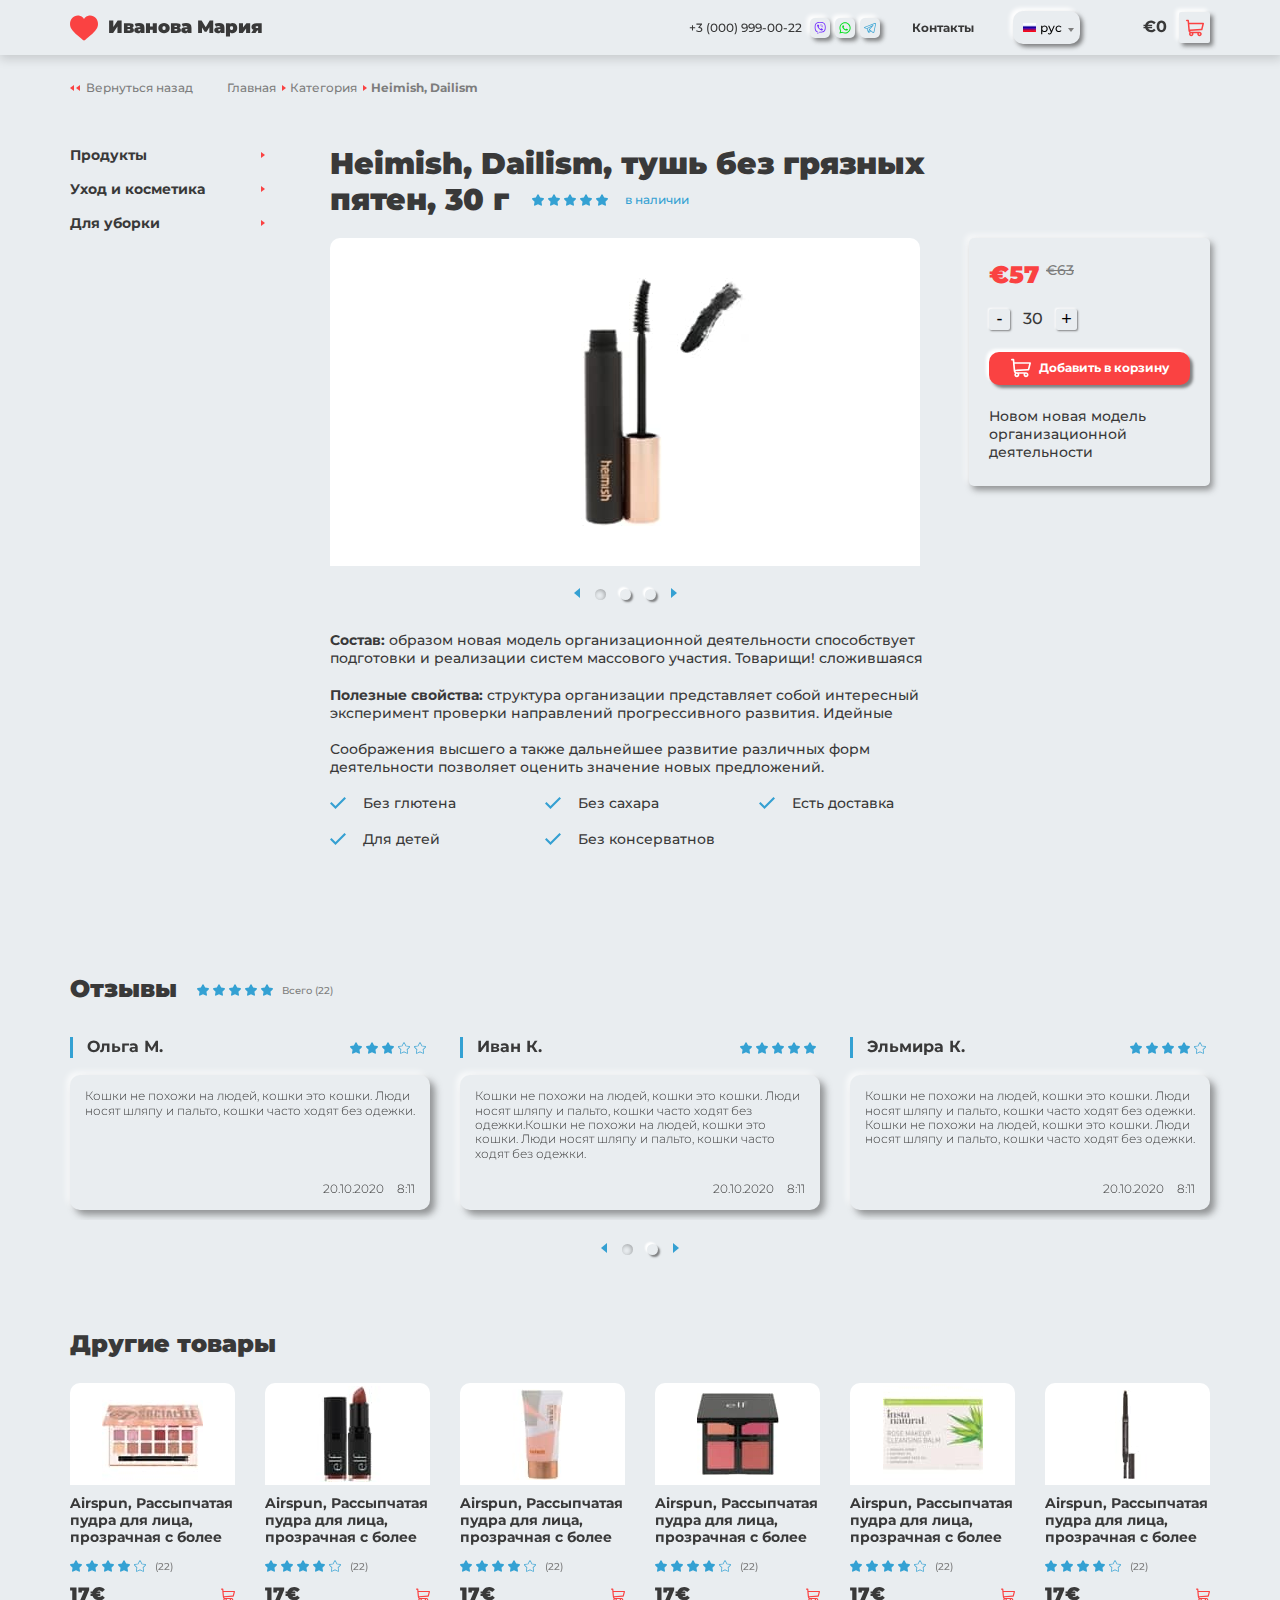
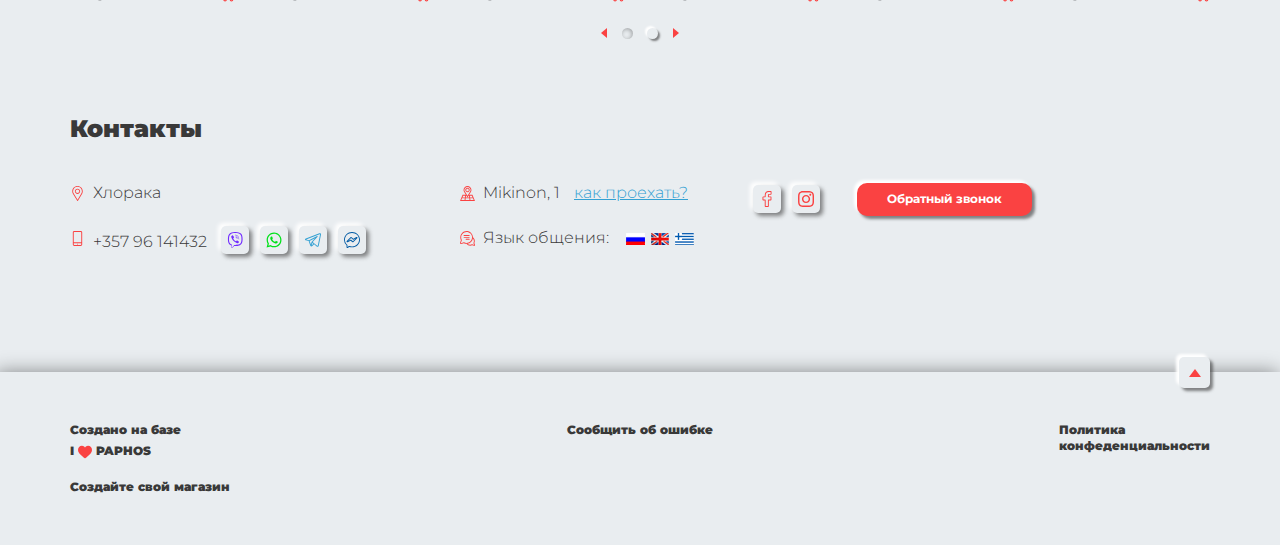
==== commit 199908b8: "Add files via upload" ====
--- a/card.html
+++ b/card.html
@@ -15,7 +15,7 @@
 
 
 <!-- BEGIN BODY -->
-<div class="main-wrapper">
+<div class="main-wrapper" id="up">
 
 	<!-- BEGIN HEADER -->
 	<header class="header">
@@ -143,26 +143,26 @@
 				<div class="ct-filter">
 					<ul class="ct-filter-menu">
 						<li class="ct-filter-item">
-							<a href="#">Язык продавца <span class="caret"></span></a>
+							<a href="#">Язык продавца </a>
 							<ul>
-								<li class="is-active"><a href="#">Русский</a></li>
-								<li><a href="#">Английский</a></li>
-								<li><a href="#">Греческий</a></li>
+								<li class="ct-filter-option is-active"><a href="#">Русский</a></li>
+								<li class="ct-filter-option"><a href="#">Английский</a></li>
+								<li class="ct-filter-option"><a href="#">Греческий</a></li>
 							</ul>
 						</li>
 	
 						<li class="ct-filter-item">
-							<a href="#">По цене <span class="caret"></span></a>
+							<a href="#">По цене </a>
 							<ul>
-								<li><a href="#">Сначала дешевые</a></li>
-								<li><a href="#">Сначала дорогие</a></li>
+								<li class="ct-filter-option"><a href="#">Сначала дешевые</a></li>
+								<li class="ct-filter-option"><a href="#">Сначала дорогие</a></li>
 							</ul>
 						</li>
 						<li class="ct-filter-item">
-							<a href="#">По рейтингу <span class="caret"></span></a>
+							<a href="#">По рейтингу </a>
 							<ul>
-								<li><a href="#">Сначала высокий</a></li>
-								<li><a href="#">Сначала низкий</a></li>
+								<li class="ct-filter-option"><a href="#">Сначала высокий</a></li>
+								<li class="ct-filter-option"><a href="#">Сначала низкий</a></li>
 							</ul>
 						</li>
 						<li>
@@ -860,6 +860,8 @@
 				<div class="col-md-4 footer__item">
 					<span class="footer__txt">Создано на базе </span>
 					<div class="footer__logo"><a href="#">I <svg class="icon icon-heart"><use xlink:href="img/sprite.svg#heart"></use></svg> PAPHOS</a></div>
+					<br>
+					<span class="footer__txt"><a href="#">Создайте свой магазин</a></span>
 				</div>
 				<div class="col-md-4 footer__item text-center">
 					<span class="footer__txt"><a href="#">Сообщить об ошибке</a></span>
@@ -868,6 +870,8 @@
 					<span class="footer__txt"><a href="#">Политика <br>конфеденциальности</a></span>
 				</div>
 			</div>
+	
+			<a href="#up" class="up btn-g btn-g--icon anchor"></a>
 		</div>
 	
 	</footer>
--- a/css/app.css
+++ b/css/app.css
@@ -2,9 +2,9 @@
  * By: Pit Orel
  * E-mail: orel-1993@yandex.ru
  * Vk: https://vk.com/pit_orel
- */a,abbr,acronym,address,applet,article,aside,audio,b,big,blockquote,body,canvas,caption,center,cite,code,dd,del,details,dfn,div,dl,dt,em,embed,fieldset,figcaption,figure,footer,form,h1,h2,h3,h4,h5,h6,header,hgroup,html,i,iframe,img,ins,kbd,label,legend,li,main,mark,menu,nav,object,ol,output,p,pre,q,ruby,s,samp,section,small,span,strike,strong,sub,summary,sup,table,tbody,td,tfoot,th,thead,time,tr,tt,u,ul,var,video{margin:0;padding:0;border:0;font-size:100%}article,aside,details,figcaption,figure,footer,header,hgroup,main,menu,nav,section{display:block}blockquote,q{quotes:none}blockquote:after,blockquote:before,q:after,q:before{content:'';content:none}table{border-collapse:collapse;border-width:0;padding:0;margin:0}html{height:100%;-webkit-text-size-adjust:none;-ms-text-size-adjust:none;font-size:62.5%;box-sizing:border-box;-ms-overflow-style:scrollbar}input,textarea{color:#333;outline:0;border-radius:0;-moz-border-radius:0;-webkit-border-radius:0;-webkit-appearance:none}button,input[type=button],input[type=submit]{cursor:pointer;-webkit-appearance:none;outline:0}input::-ms-clear{display:none}form,td{margin:0;padding:0}a{font-family:inherit;transition:.2s linear;text-decoration:none;outline:0;-webkit-tap-highlight-color:transparent;-webkit-tap-highlight-color:transparent;color:#393939}*,:after,:before{box-sizing:border-box}:active,:focus,a:active,a:focus{outline:0}html.lock,html.lock body{overflow:hidden}body{margin:0;padding:0;position:relative;-webkit-font-smoothing:antialiased;-moz-osx-font-smoothing:grayscale;color:#393939;font:300 1.2rem/1.3 Montserrat,Arial,sans-serif;background:#e9edf0;min-height:100%;display:-ms-flexbox;display:flex}.header{width:100%;min-width:32rem;text-align:left;-ms-flex-negative:0;flex-shrink:0;position:relative;z-index:3;box-shadow:.1rem .3rem 1rem .1rem rgba(0,0,0,.15);background-color:#e9edf0}.header>.container{display:-ms-flexbox;display:flex;-ms-flex-align:center;align-items:center;height:5.5rem}.header__logo{-ms-flex:none;flex:none;margin-right:auto}.header__phone{margin-right:.8rem}.logo{display:-ms-flexbox;display:flex;-ms-flex-align:center;align-items:center}.logo .icon{-ms-flex:none;flex:none;font-size:2.8rem;display:block;color:#fa4242;margin-right:1rem}.logo__text{font-weight:900;font-size:1.8rem}.logo:hover{text-decoration:none}.basket{display:-ms-flexbox;display:flex;-ms-flex-align:center;align-items:center;margin-left:6.3rem}.basket__button{position:relative;width:3.1rem;height:3.1rem;border-radius:.2rem;background-color:#e9edf0;text-align:center;display:-ms-flexbox;display:flex;-ms-flex-align:center;align-items:center;-ms-flex-pack:center;justify-content:center;padding:0;border:none;-ms-flex:none;flex:none;box-shadow:.3rem .3rem .4rem rgba(57,57,57,.6),-.3rem -.3rem .4rem #fff}.basket__button:hover{text-decoration:none}.basket__button .icon{display:block;color:#fa4242;font-size:1.8rem}.basket__price{-ms-flex:none;flex:none;margin-right:1.2rem;font-size:1.6rem;font-weight:700}.basket__kbd{position:absolute;bottom:-.4rem;right:-.5rem;min-width:1.1rem;height:1.1rem;text-align:center;line-height:1.2rem;border-radius:.2rem;background-color:#e9edf0;font-size:.8rem;font-weight:500}.basket.is-active .basket__button{background-color:#fa4242}.basket.is-active .basket__button .icon{color:#fff}.lang{margin-left:3.9rem}.lang__button{border-radius:1rem;background-color:#e9edf0;text-align:center;display:-ms-flexbox;display:flex;-ms-flex-align:center;align-items:center;-ms-flex-pack:center;justify-content:center;font-family:Montserrat;border:none;height:3.3rem;line-height:normal;padding:0 1.8rem 0 1rem;white-space:nowrap;-ms-flex:none;flex:none;font-size:1.2rem;font-weight:500;position:relative;box-shadow:.3rem .3rem .4rem rgba(57,57,57,.6),-.3rem -.3rem .4rem #fff}.lang__button:after{content:'';display:block;position:absolute;top:50%;right:.8rem;margin-right:-.2rem;width:0;height:0;border-style:solid;border-width:.4rem .35rem 0;border-color:#7d7d7d transparent transparent}.lang__button img{margin-right:.4rem}.search-button{box-shadow:.3rem .3rem .4rem rgba(57,57,57,.6),-.3rem -.3rem .4rem #fff;background:#e9edf0}.search-button.is-active{box-shadow:inset .2rem .2rem .4rem .1rem rgba(0,0,0,.3),inset 0 0 0 rgba(255,255,255,0)}.main-menu{list-style:none;margin:0;padding:0;display:-ms-flexbox;display:flex}.main-menu__item{margin-left:3.2rem}.main-menu__link{color:#393939;font-size:1.2rem;font-weight:700}.social__btn{display:-ms-inline-flexbox;display:inline-flex;vertical-align:middle;margin-right:.2rem;-ms-flex-align:center;align-items:center;-ms-flex-pack:center;justify-content:center;box-shadow:.3rem .3rem .4rem rgba(57,57,57,.6),-.3rem -.3rem .4rem #fff;border-radius:.5rem;background-color:#e9edf0;width:2rem;height:2rem}.social__btn:last-child{margin-right:0}.social__btn:hover{box-shadow:inset .2rem .2rem .4rem .1rem rgba(0,0,0,.3),inset 0 0 0 rgba(255,255,255,0)}.social__btn .icon{display:block;font-size:1.2rem}.social__btn .icon-viber{color:#712bff}.social__btn .icon-whatsapp{color:#00e11a}.social__btn .icon-telegram{color:#34a1d3}.social__btn .icon-facebook-messenger{color:#005aa4}.social__btn .icon-facebook,.social__btn .icon-instagram{color:#fa4242}.social--inline{display:inline-block;vertical-align:middle;position:relative;top:-.2rem}.social--lg .social__btn{width:2.8rem;height:2.8rem;margin-right:.7rem}.social--lg .social__btn .icon{font-size:1.6rem}.phone{font-size:1.2rem;font-weight:500;white-space:nowrap}.fix-menu{box-shadow:0 0 .6rem .1rem rgba(0,0,0,.2);background-color:#e9edf0;padding:1rem 0}.fix-menu__button{display:-ms-flexbox;display:flex;-ms-flex-align:center;align-items:center;-ms-flex-pack:justify;justify-content:space-between}.mobile-navbar__container{background:#e9edf0;width:28rem;position:absolute;top:0;height:100%;z-index:100;max-height:100%;transition:.2s linear;-webkit-transform:translateX(-100%);-ms-transform:translateX(-100%);transform:translateX(-100%);overflow:hidden;overflow-y:auto}.mobile-navbar__header{height:5.5rem;padding:.5rem 1.5rem;border-bottom:.1rem solid rgba(57,57,57,.3);display:-ms-flexbox;display:flex;-ms-flex-align:center;align-items:center}.mobile-navbar__main{padding:3.5rem 1.5rem}.mobile-navbar__footer{padding:3.5rem 1.5rem;border-top:.1rem solid rgba(57,57,57,.3);text-align:center}.mobile-navbar__close{margin-left:auto;position:relative;cursor:pointer;height:3.1rem;width:3.1rem;background-color:#e9edf0;border-radius:.5rem;box-shadow:.3rem .3rem .4rem rgba(57,57,57,.6),-.3rem -.3rem .4rem #fff;padding:0}.mobile-navbar__close:after,.mobile-navbar__close:before{content:'';display:block;width:1.4rem;height:.2rem;background:#fa4242;position:absolute;left:.8rem;top:47%}.mobile-navbar__close:after{-webkit-transform:rotate(-45deg);-ms-transform:rotate(-45deg);transform:rotate(-45deg)}.mobile-navbar__close:before{-webkit-transform:rotate(45deg);-ms-transform:rotate(45deg);transform:rotate(45deg)}.mobile-navbar__overlay{background:rgba(233,237,240,.5);position:absolute;top:0;left:0;right:0;bottom:0;z-index:99;opacity:0;-webkit-transform:translateX(-100%);-ms-transform:translateX(-100%);transform:translateX(-100%);transition:opacity .2s ease-in-out,transform .1ms ease-in-out .2s,-webkit-transform .1ms ease-in-out .2s}.mobile-navbar .phone{margin-bottom:1rem}.mobile-navbar .phone__link{font-size:1.8rem;font-weight:600}.mobile-navbar.is-open{position:fixed;top:0;left:0;right:0;height:100%;z-index:9999}.mobile-navbar.is-open .mobile-navbar__container{-webkit-transform:translateX(0);-ms-transform:translateX(0);transform:translateX(0);box-shadow:2px 0 6px rgba(51,51,51,.26)}.mobile-navbar.is-open .mobile-navbar__overlay{opacity:1;-webkit-transform:translateX(0);-ms-transform:translateX(0);transform:translateX(0);transition:opacity .2s ease-in-out}.mobile-menu{text-align:center}.mobile-menu__link{display:block;padding:1.5rem;font-size:1.6rem;color:#393939;font-weight:700}.mobile-menu__link:hover{text-decoration:none}.search-button{box-shadow:.3rem .3rem .4rem rgba(57,57,57,.6),-.3rem -.3rem .4rem #fff;padding:0;border:none;height:3.1rem;width:3.1rem;font-size:0;border-radius:.5rem;line-height:normal;display:none}.search-button .icon{font-size:1.5rem;color:#fa4242}.burger{height:3.1rem;width:3.1rem;cursor:pointer;position:relative;display:none;background-color:#e9edf0;border-radius:.5rem;box-shadow:.3rem .3rem .4rem rgba(57,57,57,.6),-.3rem -.3rem .4rem #fff;padding:0;margin-right:1.4rem}.burger__icon{width:1.4rem;position:absolute;top:50%;left:50%;height:.2rem;border-radius:.1rem;background-color:#fa4242;-webkit-transform:translate(-50%,-50%) rotate(0);-ms-transform:translate(-50%,-50%) rotate(0);transform:translate(-50%,-50%) rotate(0);transition:.5s}.burger__icon:after,.burger__icon:before{content:"";position:absolute;height:inherit;border-radius:.1rem;background-color:#fa4242;margin:auto;width:100%;transition:.5s}.burger__icon:before{top:-.5rem;left:0;-webkit-transform-origin:left;-ms-transform-origin:left;transform-origin:left}.burger__icon:after{bottom:-.5rem;right:0;-webkit-transform-origin:right;-ms-transform-origin:right;transform-origin:right}.burger.is-active{box-shadow:inset .2rem .2rem .4rem .1rem rgba(0,0,0,.3),inset 0 0 0 rgba(255,255,255,0)}.main-wrapper{padding:0;min-width:32rem;position:relative;overflow:hidden;opacity:1;-ms-flex:1 1 auto;flex:1 1 auto;display:-ms-flexbox;display:flex;-ms-flex-flow:column nowrap;flex-flow:column nowrap;min-height:100vh;width:100%}.main{width:100%;min-width:32rem;text-align:left;-ms-flex:1 1 auto;flex:1 1 auto}.wrapper{width:100%;min-width:32rem;max-width:122rem;padding:0 4rem;margin:0 auto;position:relative}.wrap{margin-top:4.5rem;margin-bottom:3.4rem}.section{margin-top:11rem;margin-bottom:11rem}.section__head .rating{margin-top:.8rem;margin-left:2rem}.title{font-size:3rem;font-weight:900}.title__span,.title__span .aviable,.title__span .rating{display:inline-block;vertical-align:middle}.search-block{display:-ms-flexbox;display:flex;margin-bottom:4.4rem}.search-block__form{-ms-flex:1;flex:1;position:relative}.search-block__info{margin-left:6.5rem;width:20rem}.search-block__input{height:3.2rem;border-radius:1rem;background-color:#e9edf0;box-shadow:.3rem .3rem .3rem rgba(57,57,57,.6),-.3rem -.3rem .3rem #fff;border:none;width:100%;font-size:1.4rem;font-weight:400;padding:0 4.5rem 0 1.5rem;line-height:normal;font-family:Montserrat}.search-block__input:-ms-input-placeholder{color:#7d7d7d;font-size:1rem;font-weight:300}.search-block__input::-moz-placeholder{color:#7d7d7d;font-size:1rem;font-weight:300}.search-block__input::-webkit-input-placeholder{color:#7d7d7d;font-size:1rem;font-weight:300}.search-block__input::-ms-input-placeholder{color:#7d7d7d;font-size:1rem;font-weight:300}.search-block__input::placeholder{color:#7d7d7d;font-size:1rem;font-weight:300}.search-block__icon{position:absolute;top:1rem;right:1.8rem}.search-block__icon .icon{display:block;color:#fa4242;font-size:1.3rem}.search-block__close{position:absolute;top:1rem;right:1.5rem;display:none;cursor:pointer;height:3.1rem;width:3.1rem;background-color:#e9edf0;border-radius:.5rem;box-shadow:.3rem .3rem .4rem rgba(57,57,57,.6),-.3rem -.3rem .4rem #fff;padding:0}.search-block__close:after,.search-block__close:before{content:'';display:block;width:1.4rem;height:.2rem;background:#fa4242;position:absolute;left:.8rem;top:47%}.search-block__close:after{-webkit-transform:rotate(-45deg);-ms-transform:rotate(-45deg);transform:rotate(-45deg)}.search-block__close:before{-webkit-transform:rotate(45deg);-ms-transform:rotate(45deg);transform:rotate(45deg)}.text-field{margin-top:1.5rem;font-size:1rem}.text-field__link,.text-field__title{display:inline-block;vertical-align:middle;margin-right:.9rem;font-weight:300;color:#7d7d7d}.text-field__link{font-style:italic;text-decoration:underline}.text-field__link:hover{text-decoration:none}.list{list-style:none}.list li{padding-left:1rem;position:relative;font-size:1.4rem}.list li:before{content:'';display:block;position:absolute;top:50%;left:0;margin-top:-.3rem;width:0;height:0;border-style:solid;border-width:.35rem 0 .35rem .4rem;border-color:transparent transparent transparent #fa4242}.section-about{margin-bottom:4.5rem}.about{overflow:hidden}.about>:last-child{margin-bottom:0}.about>:first-child{margin-top:0}.about__img{float:left;margin:0 3rem 2.5rem 0;max-width:35.8rem}.about__img img{border-radius:1rem 1rem 0 0;display:block}.about h6{font-weight:700;font-size:1.4rem;margin:0 0 1rem}.ct-main{display:-ms-flexbox;display:flex;-ms-flex-align:start;align-items:flex-start}.ct-sidebar{-ms-flex:none;flex:none;width:19.5rem;margin-right:6.5rem}.ct-content{-ms-flex:1;flex:1;min-width:1px}.ct-content__wrap{display:-ms-flexbox;display:flex;-ms-flex-align:start;align-items:flex-start}.ct-content__left{-ms-flex:1;flex:1}.ct-content__right{width:19.5rem;margin-left:6.5rem;-ms-flex:none;flex:none}.ct-menu__item{margin-bottom:1.6rem}.ct-menu__item:last-child{margin-bottom:0}.ct-menu__item.is-active .ct-menu__link:after{-webkit-transform:rotate(90deg);-ms-transform:rotate(90deg);transform:rotate(90deg)}.ct-menu__item.is-active>ul{display:block}.ct-menu__link{position:relative;display:block;font-size:1.4rem;font-weight:700;padding-right:1rem}.ct-menu__link:after{content:'';display:block;position:absolute;top:50%;right:0;margin-top:-.3rem;width:0;height:0;border-style:solid;border-width:.35rem 0 .35rem .4rem;border-color:transparent transparent transparent #fa4242;transition:.2s linear}.ct-menu ul{display:none;margin:1.8rem 0 1.8rem 1.4rem;font-size:1.2rem;font-weight:500}.ct-menu ul li{margin-bottom:1.5rem;position:relative}.ct-menu ul li.is-active{font-weight:700}.ct-menu ul li.is-active:before{content:'';display:block;position:absolute;top:50%;left:-1rem;margin-top:-.3rem;width:0;height:0;border-style:solid;border-width:.35rem 0 .35rem .4rem;border-color:transparent transparent transparent #fa4242}.cat-name{font-size:1.4rem;font-weight:300;margin-bottom:.6rem}.cat-name a{text-decoration:underline}.cat-name a:hover{text-decoration:none}.ct-filter-menu li{margin-bottom:1.7rem;font-size:1.4rem;font-weight:500}.ct-filter-menu li.is-active>ul{display:block}.ct-filter-menu a{color:#393939}.ct-filter-menu ul{display:none;margin:1.8rem 0 1.8rem 1.4rem;font-size:1.2rem;font-weight:500}.ct-filter-menu ul li{margin-bottom:1.5rem;position:relative}.ct-filter-menu ul li.is-active{font-weight:700}.ct-filter__title{margin-bottom:.8rem;color:#393939;font-size:1.4rem;font-weight:500}.ct-filter .checkbox{font-size:inherit;font-weight:inherit;padding:0;margin:0}.ct-filter .checkbox__figure{position:relative;top:-.1rem;left:auto;display:inline-block;vertical-align:middle;margin-left:.6rem}.ct-filter .checkbox__text{padding:0}.caret{width:1.6rem;height:1.6rem;border-radius:.5rem;position:relative;display:inline-block;vertical-align:middle;margin-left:.2rem}.caret:after{content:'';display:inline-block;position:absolute;top:50%;left:50%;-webkit-transform:translate(-50%,-50%);-ms-transform:translate(-50%,-50%);transform:translate(-50%,-50%);width:0;height:0;border-style:solid;border-width:.4rem .35rem 0;border-color:#fa4242 transparent transparent}.card-wrapper__head{max-width:61.4rem;margin-bottom:2rem}.card-wrapper__head .title{display:inline;margin-right:2rem;vertical-align:middle}.card-wrapper__head .title-inset{display:inline-block;vertical-align:middle;margin:.8rem 0}.card-wrapper__head .title-inset .rating{margin-right:1rem}.card-wrapper__body{max-width:61.4rem}.card-wrap{display:-ms-flexbox;display:flex;-ms-flex-align:start;align-items:flex-start}.card-gallery-wrap{-ms-flex:1;flex:1;overflow:hidden}.card-gallery-wrap .slick-nav__wrap{position:static}.card-gallery-wrap .slick-nav{margin-top:2rem;margin-bottom:3rem}.card-gallery-content{padding:4rem 1.5rem;background:#fff;border-radius:1rem 1rem 0 0;margin-bottom:2rem}.card-gallery-content img{margin:0 auto}.card-info{width:24.1rem;-ms-flex:none;flex:none;margin-bottom:3.4rem;border-radius:.5rem;background-color:#e9edf0;margin-left:4.9rem;padding:2.5rem 2rem;box-shadow:.3rem .4rem .6rem rgba(57,57,57,.5),-.3rem -.3rem .6rem rgba(255,255,255,.8)}.card-info__price{margin-bottom:2.2rem}.card-info__price .price-value{font-size:2.4rem;margin-right:.4rem;vertical-align:top}.card-info__price .price-old{font-size:1.4rem;vertical-align:top}.card-info__button,.card-info__counter{margin-bottom:2.2rem}.card-info__button .btn{padding-left:1.5rem;padding-right:1.5rem;max-width:22rem}.card-info__text{font-size:1.4rem;font-weight:500}.price-value{font-weight:900;line-height:1;margin-right:1rem}.price-value--sale{color:#fa4242}.price-old{margin-right:.5rem;color:#7d7d7d;font-weight:500;text-decoration:line-through;line-height:1.1}@media screen and (min-width:992px){.card-list.row{margin-left:-.8rem;margin-right:-.8rem}.card-list.row [class^=col]{padding-left:.8rem;padding-right:.8rem}}.card{margin-bottom:3.2rem;max-width:29rem;margin-left:auto;margin-right:auto}.card__img{background:#fff;height:11.9rem;display:-ms-flexbox;display:flex;-ms-flex-align:center;align-items:center;-ms-flex-pack:center;justify-content:center;border-radius:1rem 1rem 0 0;position:relative;overflow:hidden;margin-bottom:1rem}.card__img:hover .card__more{opacity:1}.card__img img{max-height:100%}.card__more{position:absolute;top:0;left:0;right:0;bottom:0;background-color:rgba(57,57,57,.6);display:-ms-flexbox;display:flex;-ms-flex-align:center;align-items:center;-ms-flex-pack:center;justify-content:center;-ms-flex-direction:column;flex-direction:column;color:#e9edf0;opacity:0;transition:.2s linear;font-size:1.2rem;font-weight:500}.card__more .icon{font-size:2.6rem;margin-bottom:.3rem}.card__title{font-size:1.4rem;font-weight:700;height:4.8rem;overflow:hidden;line-height:1.2;margin-bottom:1.4rem}.card__grid{display:-ms-flexbox;display:flex;-ms-flex-align:center;align-items:center;-ms-flex-pack:justify;justify-content:space-between;margin-top:1.2rem}.card__buy{margin-left:auto}.card__basket .icon{font-size:1.4rem;display:block;color:#fa4242}.card__price .price-value{font-size:1.8rem;font-weight:900;line-height:1.1;margin-right:1rem}.card__price .price-value--sale{color:#fa4242}.card__price .price-old{margin-right:.5rem;color:#7d7d7d;font-size:1.8rem;font-weight:500;text-decoration:line-through;line-height:1.1}.card__aviable{color:#34a1d3;font-size:1rem;font-weight:500;margin-left:auto}.card__aviable--red{color:#fa4242}.card .counter{display:-ms-flexbox;display:flex;-ms-flex-align:center;align-items:center}.card .counter__btn{margin-left:.5rem}.card .counter .card__basket{margin-right:.2rem;margin-left:.4rem}.card .counter__input{font-size:1.2rem;font-weight:500;margin:0}.aviable{color:#34a1d3;font-size:1.2rem;font-weight:500}.aviable--red{color:#fa4242}.card-slider .card{margin-bottom:0}.card-slider .card__img{height:10.2rem}.news-inner__img{position:relative;margin-bottom:1.7rem}.news-inner__img img{border-radius:1rem 1rem 0 0;width:100%}.news-inner__title{margin-bottom:.8rem}.news-inner p{font-size:1.2rem;font-weight:300;margin-bottom:0}.sticker{position:absolute;top:.5rem;right:.5rem;width:5.7rem;height:5.7rem;text-align:center;white-space:nowrap;line-height:5.7rem;border-radius:50%;color:#f3f3f3;font-size:1.2rem;font-weight:700;text-transform:uppercase}.sticker--action{background-color:#34a1d3}.sticker--sale{font-weight:900;font-size:1.6rem;background-color:#fa4242}.card-slider,.news-slider,.reviews-slider{overflow:hidden}.card-slider .slick-list,.news-slider .slick-list,.reviews-slider .slick-list{margin:0 -1.5rem}.card-slider__item,.news-slider__item,.reviews-slider__item{padding:0 1.5rem}.reviews-slider{overflow:visible}.reviews-inner{margin-top:1rem;margin-bottom:1rem}.reviews-inner__top{display:-ms-flexbox;display:flex;-ms-flex-align:center;align-items:center;-ms-flex-pack:justify;justify-content:space-between;border-left:.3rem solid #34a1d3;padding-left:1.4rem;margin-bottom:1.7rem}.reviews-inner__name{font-size:1.6rem;font-weight:700}.reviews-inner__body{display:-ms-flexbox;display:flex;-ms-flex-direction:column;flex-direction:column;height:13.5rem;padding:1.4rem 1.5rem;border-radius:1rem;background-color:#e9edf0;box-shadow:.5rem .5rem .7rem rgba(57,57,57,.5),-.3rem -.3rem .6rem rgba(255,255,255,.8)}.reviews-inner__text{width:100%;margin-bottom:2rem;line-height:1.2;max-height:7.2rem;overflow:hidden}.reviews-inner__date{margin-top:auto;text-align:right}.reviews-inner__date .time{margin-left:1rem}.contacts-wrap{padding-top:1rem;margin-bottom:-1.5rem}.contacts-item{font-size:1.6rem;font-weight:300;position:relative;padding-left:2.3rem;margin-bottom:1.5rem;margin-top:.5rem}.contacts-item--n-icon{padding-left:0}.contacts-item>.icon{font-size:1.5rem;display:block;position:absolute;left:0;top:.3rem;color:#fa4242}.contacts-item__txt{margin-right:1rem;margin-bottom:1rem;display:inline-block}.contacts-item__button{margin-left:3rem}.contacts-item .link{color:#34a1d3;text-decoration:underline}.contacts-item .link:hover{text-decoration:none}.lang-row{display:inline-block;vertical-align:middle;font-size:0}.lang-row span{display:inline-block;vertical-align:middle;margin:0 .3rem}.h1,.h2,.h3,.h4,.h5,.h6,h1,h2,h3,h4,h5,h6{margin-top:0;margin-bottom:2.4rem;line-height:1.2}.h1,h1{font-size:3rem;font-weight:900}.h2,h2{font-size:2.4rem;font-weight:900}.h3,h3{font-size:1.6rem;font-weight:700}.h4,h4{font-size:2.5rem;font-weight:700}.h5,h5{font-size:1.8rem;font-weight:700}.h6,h6{font-size:1.6rem;font-weight:700}a:hover{text-decoration:underline}p{margin-bottom:1.8rem}ol,ul{margin:0;list-style:none;padding:0}blockquote{border-left:.2rem solid rgba(57,57,57,.5);margin-bottom:2rem;padding:1rem 0 1rem 2rem}img{display:block;max-width:100%}.text-left{text-align:left}.text-center{text-align:center}.text-right{text-align:right}.nowrap{white-space:nowrap}.word-break{word-break:break-all}.ttu{text-transform:uppercase}.italic{font-style:italic}.font-700{font-weight:700}.margin>:last-child{margin-bottom:0}.margin>:first-child{margin-top:0}.inline{display:inline-block!important;vertical-align:middle}.article{font-size:1.4rem;font-weight:500}.check-list{list-style:none;margin:0;padding:0}.check-list.row li{padding-left:4.8rem}.check-list.row .check-list__icon{left:1.5rem}.check-list li{position:relative;padding-left:3.3rem;margin-bottom:1.7rem}.check-list__icon{font-size:1.6rem;color:#35a0d2;position:absolute;left:0;top:.1rem}.tab-cont{display:block}.tab-cont.is-hidden{display:none}.breadcrumbs{margin:2.5rem 0 4rem;display:-ms-flexbox;display:flex;-ms-flex-align:start;align-items:flex-start;-ms-flex-wrap:wrap;flex-wrap:wrap}.breadcrumbs__back{margin-bottom:1rem;-ms-flex:none;flex:none;white-space:nowrap;color:#7d7d7d;font-size:1.2rem;font-weight:500;text-decoration:none;position:relative;padding-left:1.6rem;margin-right:3.4rem}.breadcrumbs__back:after,.breadcrumbs__back:before{width:0;height:0;border-style:solid;border-width:.35rem .4rem .35rem 0;border-color:transparent #fa4242 transparent transparent;content:'';position:absolute;top:50%;left:0;-webkit-transform:translate(0,-50%);-ms-transform:translate(0,-50%);transform:translate(0,-50%)}.breadcrumbs__back:after{left:.6rem}.breadcrumbs__list{font-size:0}.breadcrumbs__list li{margin-bottom:1rem;display:inline-block;vertical-align:top;position:relative;padding-right:1rem;margin-right:.4rem}.breadcrumbs__list li:not(:last-child):after{width:0;height:0;border-style:solid;border-width:.35rem 0 .35rem .4rem;border-color:transparent transparent transparent #fa4242;content:'';position:absolute;top:50%;right:0;-webkit-transform:translate(0,-50%);-ms-transform:translate(0,-50%);transform:translate(0,-50%)}.breadcrumbs__list a{font-size:1.2rem;font-weight:500;color:#7d7d7d}.breadcrumbs__list span{font-weight:700;font-size:1.2rem;color:#7d7d7d}.box-paging{margin-top:1rem}.slick-nav{position:relative}.slick-nav__wrap{position:absolute;top:2rem;width:100%;display:-ms-flexbox;display:flex;-ms-flex-pack:center;justify-content:center;-ms-flex-align:center;align-items:center}.slick-nav .slick-arrow{border:none;text-indent:-999px;overflow:hidden;padding:0;height:1.1rem;width:.6rem;margin:0 .8rem;background-color:transparent}.slick-nav .slick-prev{-ms-flex-order:1;order:1;position:relative}.slick-nav .slick-prev:after{width:0;height:0;border-style:solid;border-width:.55rem .6rem .55rem 0;border-color:transparent #fa4242 transparent transparent;content:'';display:block;position:absolute;top:50%;left:50%;-webkit-transform:translate(-50%,-50%);-ms-transform:translate(-50%,-50%);transform:translate(-50%,-50%)}.slick-nav .slick-next{-ms-flex-order:3;order:3;position:relative}.slick-nav .slick-next:after{width:0;height:0;border-style:solid;border-width:.55rem 0 .55rem .6rem;border-color:transparent transparent transparent #fa4242;content:'';display:block;position:absolute;top:50%;left:50%;-webkit-transform:translate(-50%,-50%);-ms-transform:translate(-50%,-50%);transform:translate(-50%,-50%)}.slick-nav .slick-dots{-ms-flex-order:2;order:2}.slick-nav--blue .slick-prev:after{border-right-color:#35a0d2}.slick-nav--blue .slick-next:after{border-left-color:#35a0d2}.slick-dots{list-style:none}.slick-dots li{margin:0 .7rem!important;font-size:0}.slick-dots li.slick-active button{box-shadow:inset -.1rem .1rem .4rem rgba(0,0,0,.31);background-color:#e9edf0}.slick-dots button{border:none;width:1.1rem;height:1.1rem;padding:0;background-color:#e9edf0;border-radius:50%;box-shadow:.2rem .2rem .2rem rgba(57,57,57,.6),-.2rem -.2rem .2rem #fff;text-indent:-999px;overflow:hidden}.paging-list{display:-ms-flexbox;display:flex;-ms-flex-align:center;align-items:center;-ms-flex-wrap:wrap;flex-wrap:wrap}.paging-list__item{margin-right:2.2rem}.paging-list__item:last-child{margin-right:0}.paging-list__item.paging-prev .paging-list__link{display:-ms-flexbox;display:flex;-ms-flex-align:center;align-items:center}.paging-list__item.paging-prev .paging-list__link:after,.paging-list__item.paging-prev .paging-list__link:before{width:0;height:0;border-style:solid;border-width:.35rem .4rem .35rem 0;border-color:transparent #fa4242 transparent transparent;content:'';display:inline-block;vertical-align:middle}.paging-list__item.paging-next .paging-list__link{display:-ms-flexbox;display:flex;-ms-flex-align:center;align-items:center}.paging-list__item.paging-next .paging-list__link:after,.paging-list__item.paging-next .paging-list__link:before{width:0;height:0;border-style:solid;border-width:.35rem 0 .35rem .4rem;border-color:transparent transparent transparent #fa4242;content:'';display:inline-block;vertical-align:middle}.paging-list__link{height:2.1rem;text-align:center;line-height:2.1rem;font-size:1rem;display:inline-block;vertical-align:middle;font-weight:500}.paging-list__link.is-active{min-width:2.1rem;border-radius:2.1rem;box-shadow:.1rem .1rem .2rem rgba(57,57,57,.6),-.1rem -.1rem .2rem #fff}.paging-list__link:hover{text-decoration:none}.hidden{display:none}.range__row{display:-ms-flexbox;display:flex;margin-left:-1rem;margin-right:-1rem;-ms-flex-align:center;align-items:center}.range__item{width:8.8rem;padding-left:1rem;padding-right:1rem;margin-bottom:2rem}.range__item input{height:3.3rem;border-radius:1rem;background-color:#e9edf0;border:none;font-size:1.4rem;font-weight:300;color:#7d7d7d;font-family:Montserrat;text-align:center;box-shadow:.3rem .3rem .4rem rgba(57,57,57,.6),-.3rem -.3rem .4rem #fff;padding:0 1rem;width:100%}.range__devider{width:.7rem;height:.1rem;margin:0 .1rem 2rem;background:#393939}.range-scroll{margin:0 7px 10px;background-color:#c9cecf;height:.2rem;position:relative;max-width:16.2rem}.range-scroll .ui-slider-range{background-color:#fa4242;height:.2rem;position:relative}.range-scroll .ui-slider-handle{width:1.3rem;height:1.3rem;background-color:#fa4242;display:block;position:absolute;top:-6px;border-radius:50%;margin-left:-7px;cursor:pointer}.range-scroll .ui-slider-handle span{position:absolute;bottom:-18px;left:50%;width:50px;text-align:center;font-size:10px;margin-left:-25px;font-weight:500;color:#94a6aa}.rating{display:-ms-flexbox;display:flex;-ms-flex-align:center;align-items:center}.rating__stars{white-space:nowrap;font-size:0}.rating__stars .icon{font-size:1.2rem;color:#34a1d3;margin-right:.4rem}.rating__value{font-size:1rem;color:#7d7d7d;font-weight:500;margin-left:.5rem;padding-top:.1rem}.counter{display:-ms-flexbox;display:flex;-ms-flex-align:center;align-items:center}.counter__btn{width:1.4rem;height:1.4rem;display:inline-block;vertical-align:middle;text-align:center;line-height:1.4rem;border-radius:.2rem;background-color:#e9edf0;border:none;padding:0;margin:0;font-size:1.2rem;font-weight:500;box-shadow:.1rem .1rem .2rem rgba(57,57,57,.6),-.1rem -.1rem .2rem #fff}.counter__btn:hover{box-shadow:inset .1rem .1rem .2rem .1rem rgba(0,0,0,.3),inset 0 0 0 rgba(255,255,255,0)}.counter--lg .counter__btn{width:2.1rem;height:2.1rem;line-height:2.1rem;font-size:1.8rem}.counter--lg .counter__input{font-size:1.6rem;font-weight:500}.counter__input{margin:0 1.3rem}.loaded .main-wrapper{visibility:hidden;opacity:0;transition:opacity .3s}.loaded .icon-load{display:-ms-flexbox;display:flex}.icon-load{position:fixed;top:0;left:0;right:0;bottom:0;z-index:1045;display:none;-ms-flex-pack:center;justify-content:center;-ms-flex-align:center;align-items:center;width:auto;background:#fff}.ball{width:3rem;height:3rem;border-radius:1.5rem;background:#fff;opacity:.3}.a{margin-right:1rem;-webkit-animation:.7s ease-out infinite alternate ball-a;animation:.7s ease-out infinite alternate ball-a}.b{margin-right:1rem;-webkit-animation:.7s ease-out .2s infinite alternate ball-b;animation:.7s ease-out .2s infinite alternate ball-b}.c{-webkit-animation:.7s ease-out .4s infinite alternate ball-c;animation:.7s ease-out .4s infinite alternate ball-c}@-webkit-keyframes ball-a{from{height:2rem;opacity:.3;background:#fff}to{height:7rem;opacity:1;background:rgba(146,159,178,.2)}}@keyframes ball-a{from{height:2rem;opacity:.3;background:#fff}to{height:7rem;opacity:1;background:rgba(146,159,178,.2)}}@-webkit-keyframes ball-b{from{height:2rem;opacity:.3;background:#fff}to{height:6.5rem;opacity:1;background:#929fb2}}@keyframes ball-b{from{height:2rem;opacity:.3;background:#fff}to{height:6.5rem;opacity:1;background:#929fb2}}@-webkit-keyframes ball-c{from{height:2rem;opacity:.3;background:#fff}to{height:6rem;opacity:1;background:#163654}}@keyframes ball-c{from{height:2rem;opacity:.3;background:#fff}to{height:6rem;opacity:1;background:#163654}}.btn,a.btn{position:relative;display:-ms-inline-flexbox;display:inline-flex;-ms-flex-align:center;align-items:center;-ms-flex-pack:center;justify-content:center;vertical-align:middle;height:3.3rem;padding:0 3rem;color:#fff;font:700 1.2rem/1.4rem Montserrat,Arial,sans-serif;text-align:center;text-decoration:none;border:none;border-radius:1rem;background-color:#fa4242;box-shadow:.3rem .3rem .3rem rgba(57,57,57,.6),-.3rem -.3rem .3rem #fff;cursor:pointer;transition:.2s linear;overflow:hidden;white-space:nowrap}.btn:hover,a.btn:hover{text-decoration:none;color:#fff;background:#f91010}.btn--block,a.btn--block{display:-ms-flexbox;display:flex;width:100%;min-width:none;padding-left:1rem;padding-right:1rem}.btn .icon,a.btn .icon{font-size:2rem}button.btn,input.btn{display:inline-block}button.btn--block,input.btn--block{display:block;width:100%}.btn-g{display:-ms-inline-flexbox;display:inline-flex;-ms-flex-align:center;align-items:center;-ms-flex-pack:center;justify-content:center;vertical-align:middle;height:3.1rem;min-width:3.1rem;color:#7d7d7d;padding:0 1.6rem;border-radius:.5rem;font:700 1.2rem/1.4rem Montserrat,Arial,sans-serif;box-shadow:.3rem .3rem .3rem rgba(57,57,57,.6),-.3rem -.3rem .3rem #fff}.btn-g:hover{text-decoration:none}.btn-g--icon{padding:0}.btn-g.is-active{box-shadow:inset .2rem .2rem .4rem .1rem rgba(0,0,0,.3),inset 0 0 0 rgba(255,255,255,0)}.btn-g .icon{font-size:1.6rem;display:block}.btn-g .icon--l{margin-left:-.8rem}.icon--info{color:#34a1d3}.icon--l{margin-right:.8rem}.form-field{margin-bottom:2rem;position:relative}.form-input{display:block;width:100%;height:5rem;padding:0 2rem;color:#393939;font:400 1.4rem Montserrat,Arial,sans-serif;border:.1rem solid #bbb;background:#fff;border-radius:0;transition:.2s linear}.form-input:focus:-ms-input-placeholder{opacity:0}.form-input:focus::-moz-placeholder{opacity:0}.form-input:focus::-webkit-input-placeholder{opacity:0}.form-input:focus::-ms-input-placeholder{opacity:0}.form-input:focus::placeholder{opacity:0}.form-input:-ms-input-placeholder{color:#aaa;-ms-transition:opacity .2s linear;transition:opacity .2s linear}.form-input::-moz-placeholder{color:#aaa;-moz-transition:opacity .2s linear;transition:opacity .2s linear}.form-input::-webkit-input-placeholder{color:#aaa;-webkit-transition:opacity .2s linear;transition:opacity .2s linear}.form-input::-ms-input-placeholder{color:#aaa;-ms-transition:opacity .2s linear;transition:opacity .2s linear}.form-input::placeholder{color:#aaa;transition:opacity .2s linear}.form-input.error{border-color:red}.form-input.valid{border-color:green}.form-button{margin-top:2rem}textarea.form-input{height:auto;min-height:15rem;padding-top:1.8rem;padding-bottom:1.8rem;resize:none;overflow:auto}label{display:block;font-weight:600;margin-bottom:.5rem}.checkbox,.radio{display:block;cursor:pointer;font-size:1.4rem;font-weight:400;line-height:normal;margin:0 0 2rem;position:relative}.checkbox input,.radio input{display:none}.checkbox__figure,.radio__figure{position:absolute;top:0;left:0;width:1.5rem;height:1.5rem;background:#e9edf0;border:none;transition:.2s linear;box-shadow:2px 4px 4px rgba(0,0,0,.25),-4px -4px 4px rgba(255,255,255,.5)}.checkbox__text,.radio__text{min-height:1.8rem;padding-left:2.5rem;min-width:1px}.checkbox input:checked~.checkbox__figure:after{content:'';display:block;position:absolute;z-index:1;left:.4rem;top:.3rem;height:.6rem;width:.6rem;border-left:.1rem solid #fa4242;border-bottom:.1rem solid #fa4242;-webkit-transform:rotate(-45deg);-ms-transform:rotate(-45deg);transform:rotate(-45deg)}.checkbox__figure{border-radius:.5rem}.radio input:checked~.radio__figure:after{content:'';display:block;position:absolute;z-index:1;left:.3rem;top:.3rem;height:1rem;width:1rem;border-radius:50%;background:#fa4242}.radio__figure{border-radius:50%}.jq-selectbox{width:100%;display:block;text-align:left;cursor:pointer;position:relative;vertical-align:middle;z-index:5}.jq-selectbox select{position:absolute;top:0;left:0;width:100%;height:100%;margin:0;padding:0;opacity:0;display:none}.jq-selectbox__select{height:5rem;padding:0 4.5rem 0 2rem;color:#393939;font:400 1.4rem/4.8rem Montserrat,Arial,sans-serif;border:.1rem solid #bbb;background-color:#fff;border-radius:0;transition:.2s linear}.jq-selectbox__select-text{overflow:hidden;-ms-text-overflow:ellipsis;text-overflow:ellipsis;white-space:nowrap;width:100%!important}.jq-selectbox__select-text.placeholder{color:#aaa}.jq-selectbox__trigger{position:absolute;top:0;bottom:0;right:0;width:4rem}.jq-selectbox__trigger-arrow{display:block;position:absolute;top:50%;right:2rem;-webkit-transform:translate(0,-50%);-ms-transform:translate(0,-50%);transform:translate(0,-50%);width:0;height:0;border-style:solid;border-width:.6rem .6rem 0;border-color:#393939 transparent transparent}.jq-selectbox__dropdown{position:absolute;border:.1rem solid #bbb;background-color:#fff;min-width:100%;margin-top:.3rem;top:100%!important;z-index:1;color:#393939}.jq-selectbox__dropdown ul{margin:0;max-height:20rem!important}.jq-selectbox__dropdown li{padding:1rem 2rem;font-size:1.4rem;cursor:pointer;font-weight:400;color:#393939;background:#fff}.jq-selectbox__dropdown li:hover{background:#f9f9f9}.jq-selectbox__dropdown li.sel{color:#fff;background:red}.jq-selectbox__dropdown li.disabled{color:rgba(57,57,57,.6)}.jq-selectbox.dropup .jq-selectbox__dropdown{top:auto!important;bottom:100%!important;margin-top:0;margin-bottom:.3rem}.jq-selectbox__dropdown>ul::-webkit-scrollbar{width:.4rem;background-color:#f3f3f3}.jq-selectbox__dropdown>ul::-webkit-scrollbar-thumb{width:.4rem;background-color:#aaa}.jq-file{display:-ms-inline-flexbox;display:inline-flex;-ms-flex-align:center;align-items:center;width:23rem;position:relative;overflow:hidden}.jq-file input{position:absolute;top:0;right:0;height:auto;margin:0;padding:0;opacity:0;font-size:100px;line-height:1em;cursor:pointer}.jq-file__name{-ms-flex:1;flex:1;-ms-flex-order:1;order:1;text-decoration:underline;font-weight:400;font-size:1.4rem;color:#393939;transition:.2s linear;padding:0 2rem;overflow:hidden;-ms-text-overflow:ellipsis;text-overflow:ellipsis;white-space:nowrap}.jq-file__browse{-ms-flex:none;flex:none;height:5rem;width:5rem;display:-ms-flexbox;display:flex;-ms-flex-align:center;align-items:center;-ms-flex-pack:center;justify-content:center;background-color:#fff;border:.1rem solid #bbb;border-radius:0;font-size:0}.jq-file__browse .icon{font-size:2rem;color:red}.icon{display:inline-block;width:1em;height:1em;stroke-width:0;stroke:currentColor;fill:currentColor;transition:.3s linear;position:relative}.popup{background:#fff;max-width:50rem;margin:0 auto;padding:4rem;position:relative}/*!
+ */a,abbr,acronym,address,applet,article,aside,audio,b,big,blockquote,body,canvas,caption,center,cite,code,dd,del,details,dfn,div,dl,dt,em,embed,fieldset,figcaption,figure,footer,form,h1,h2,h3,h4,h5,h6,header,hgroup,html,i,iframe,img,ins,kbd,label,legend,li,main,mark,menu,nav,object,ol,output,p,pre,q,ruby,s,samp,section,small,span,strike,strong,sub,summary,sup,table,tbody,td,tfoot,th,thead,time,tr,tt,u,ul,var,video{margin:0;padding:0;border:0;font-size:100%}article,aside,details,figcaption,figure,footer,header,hgroup,main,menu,nav,section{display:block}blockquote,q{quotes:none}blockquote:after,blockquote:before,q:after,q:before{content:'';content:none}table{border-collapse:collapse;border-width:0;padding:0;margin:0}html{height:100%;-webkit-text-size-adjust:none;-ms-text-size-adjust:none;font-size:62.5%;box-sizing:border-box;-ms-overflow-style:scrollbar}input,textarea{color:#333;outline:0;border-radius:0;-moz-border-radius:0;-webkit-border-radius:0;-webkit-appearance:none}button,input[type=button],input[type=submit]{cursor:pointer;-webkit-appearance:none;outline:0}input::-ms-clear{display:none}form,td{margin:0;padding:0}a{font-family:inherit;transition:.2s linear;text-decoration:none;outline:0;-webkit-tap-highlight-color:transparent;-webkit-tap-highlight-color:transparent;color:#393939}*,:after,:before{box-sizing:border-box}:active,:focus,a:active,a:focus{outline:0}html.lock,html.lock body{overflow:hidden}body{margin:0;padding:0;position:relative;-webkit-font-smoothing:antialiased;-moz-osx-font-smoothing:grayscale;color:#393939;font:300 1.2rem/1.3 Montserrat,Arial,sans-serif;background:#e9edf0;min-height:100%;display:-ms-flexbox;display:flex}.header{width:100%;min-width:32rem;text-align:left;-ms-flex-negative:0;flex-shrink:0;position:fixed;top:0;left:0;z-index:9;box-shadow:.1rem .3rem 1rem .1rem rgba(0,0,0,.15);background-color:#e9edf0}.header>.container{display:-ms-flexbox;display:flex;-ms-flex-align:center;align-items:center;height:5.5rem}.header__logo{-ms-flex:none;flex:none;margin-right:auto}.header__phone{margin-right:.8rem}.logo{display:-ms-flexbox;display:flex;-ms-flex-align:center;align-items:center}.logo .icon{-ms-flex:none;flex:none;font-size:2.8rem;display:block;color:#fa4242;margin-right:1rem}.logo__text{font-weight:900;font-size:1.8rem}.logo:hover{text-decoration:none}.basket{display:-ms-flexbox;display:flex;-ms-flex-align:center;align-items:center;margin-left:6.3rem}.basket__button{position:relative;width:3.1rem;height:3.1rem;border-radius:.2rem;background-color:#e9edf0;text-align:center;display:-ms-flexbox;display:flex;-ms-flex-align:center;align-items:center;-ms-flex-pack:center;justify-content:center;padding:0;border:none;-ms-flex:none;flex:none;box-shadow:.3rem .3rem .4rem rgba(57,57,57,.6),-.3rem -.3rem .4rem #fff}.basket__button:hover{text-decoration:none}.basket__button .icon{display:block;color:#fa4242;font-size:1.8rem}.basket__price{-ms-flex:none;flex:none;margin-right:1.2rem;font-size:1.6rem;font-weight:700}.basket__kbd{position:absolute;bottom:-.4rem;right:-.5rem;min-width:1.1rem;height:1.1rem;text-align:center;line-height:1.2rem;border-radius:.2rem;background-color:#e9edf0;font-size:.8rem;font-weight:500}.basket.is-active .basket__button{background-color:#fa4242}.basket.is-active .basket__button .icon{color:#fff}.lang{margin-left:3.9rem}.lang__button{border-radius:1rem;background-color:#e9edf0;text-align:center;display:-ms-flexbox;display:flex;-ms-flex-align:center;align-items:center;-ms-flex-pack:center;justify-content:center;font-family:Montserrat;border:none;height:3.3rem;line-height:normal;padding:0 1.8rem 0 1rem;white-space:nowrap;-ms-flex:none;flex:none;font-size:1.2rem;font-weight:500;position:relative;box-shadow:.3rem .3rem .4rem rgba(57,57,57,.6),-.3rem -.3rem .4rem #fff}.lang__button:after{content:'';display:block;position:absolute;top:50%;right:.8rem;margin-right:-.2rem;width:0;height:0;border-style:solid;border-width:.4rem .35rem 0;border-color:#7d7d7d transparent transparent}.lang__button img{margin-right:.4rem}.search-button{box-shadow:.3rem .3rem .4rem rgba(57,57,57,.6),-.3rem -.3rem .4rem #fff;background:#e9edf0}.search-button.is-active{box-shadow:inset .2rem .2rem .4rem .1rem rgba(0,0,0,.3),inset 0 0 0 rgba(255,255,255,0)}.main-menu{list-style:none;margin:0;padding:0;display:-ms-flexbox;display:flex}.main-menu__item{margin-left:3.2rem}.main-menu__link{color:#393939;font-size:1.2rem;font-weight:700}.social__btn{display:-ms-inline-flexbox;display:inline-flex;vertical-align:middle;margin-right:.2rem;-ms-flex-align:center;align-items:center;-ms-flex-pack:center;justify-content:center;box-shadow:.3rem .3rem .4rem rgba(57,57,57,.6),-.3rem -.3rem .4rem #fff;border-radius:.5rem;background-color:#e9edf0;width:2rem;height:2rem}.social__btn:last-child{margin-right:0}.social__btn:hover{box-shadow:inset .2rem .2rem .4rem .1rem rgba(0,0,0,.3),inset 0 0 0 rgba(255,255,255,0)}.social__btn .icon{display:block;font-size:1.2rem}.social__btn .icon-viber{color:#712bff}.social__btn .icon-whatsapp{color:#00e11a}.social__btn .icon-telegram{color:#34a1d3}.social__btn .icon-facebook-messenger{color:#005aa4}.social__btn .icon-facebook,.social__btn .icon-instagram{color:#fa4242}.social--inline{display:inline-block;vertical-align:middle;position:relative;top:-.2rem}.social--lg .social__btn{width:2.8rem;height:2.8rem;margin-right:.7rem}.social--lg .social__btn .icon{font-size:1.6rem}.phone{font-size:1.2rem;font-weight:500;white-space:nowrap}.fix-menu{box-shadow:0 0 .6rem .1rem rgba(0,0,0,.2);background-color:#e9edf0;padding:1rem 0;position:fixed;top:5.5rem;left:0;width:100%;z-index:8}.fix-menu__button{display:-ms-flexbox;display:flex;-ms-flex-align:center;align-items:center;-ms-flex-pack:justify;justify-content:space-between}.mobile-navbar__container{background:#e9edf0;width:28rem;position:absolute;top:0;height:100%;z-index:100;max-height:100%;transition:.2s linear;-webkit-transform:translateX(-100%);-ms-transform:translateX(-100%);transform:translateX(-100%);overflow:hidden;overflow-y:auto}.mobile-navbar__header{height:5.5rem;padding:.5rem 1.5rem;border-bottom:.1rem solid rgba(57,57,57,.3);display:-ms-flexbox;display:flex;-ms-flex-align:center;align-items:center}.mobile-navbar__main{padding:3.5rem 1.5rem}.mobile-navbar__footer{padding:3.5rem 1.5rem;border-top:.1rem solid rgba(57,57,57,.3);text-align:center}.mobile-navbar__close{margin-left:auto;position:relative;cursor:pointer;height:3.1rem;width:3.1rem;background-color:#e9edf0;border-radius:.5rem;box-shadow:.3rem .3rem .4rem rgba(57,57,57,.6),-.3rem -.3rem .4rem #fff;padding:0}.mobile-navbar__close:after,.mobile-navbar__close:before{content:'';display:block;width:1.4rem;height:.2rem;background:#fa4242;position:absolute;left:.8rem;top:47%}.mobile-navbar__close:after{-webkit-transform:rotate(-45deg);-ms-transform:rotate(-45deg);transform:rotate(-45deg)}.mobile-navbar__close:before{-webkit-transform:rotate(45deg);-ms-transform:rotate(45deg);transform:rotate(45deg)}.mobile-navbar__overlay{background:rgba(233,237,240,.5);position:absolute;top:0;left:0;right:0;bottom:0;z-index:99;opacity:0;-webkit-transform:translateX(-100%);-ms-transform:translateX(-100%);transform:translateX(-100%);transition:opacity .2s ease-in-out,transform .1ms ease-in-out .2s,-webkit-transform .1ms ease-in-out .2s}.mobile-navbar .phone{margin-bottom:1rem}.mobile-navbar .phone__link{font-size:1.8rem;font-weight:600}.mobile-navbar.is-open{position:fixed;top:0;left:0;right:0;height:100%;z-index:9999}.mobile-navbar.is-open .mobile-navbar__container{-webkit-transform:translateX(0);-ms-transform:translateX(0);transform:translateX(0);box-shadow:2px 0 6px rgba(51,51,51,.26)}.mobile-navbar.is-open .mobile-navbar__overlay{opacity:1;-webkit-transform:translateX(0);-ms-transform:translateX(0);transform:translateX(0);transition:opacity .2s ease-in-out}.mobile-menu{text-align:center}.mobile-menu__link{display:block;padding:1.5rem;font-size:1.6rem;color:#393939;font-weight:700}.mobile-menu__link:hover{text-decoration:none}.search-button{box-shadow:.3rem .3rem .4rem rgba(57,57,57,.6),-.3rem -.3rem .4rem #fff;padding:0;border:none;height:3.1rem;width:3.1rem;font-size:0;border-radius:.5rem;line-height:normal;display:none}.search-button .icon{font-size:1.5rem;color:#fa4242}.burger{height:3.1rem;width:3.1rem;cursor:pointer;position:relative;display:none;background-color:#e9edf0;border-radius:.5rem;box-shadow:.3rem .3rem .4rem rgba(57,57,57,.6),-.3rem -.3rem .4rem #fff;padding:0;margin-right:1.4rem}.burger__icon{width:1.4rem;position:absolute;top:50%;left:50%;height:.2rem;border-radius:.1rem;background-color:#fa4242;-webkit-transform:translate(-50%,-50%) rotate(0);-ms-transform:translate(-50%,-50%) rotate(0);transform:translate(-50%,-50%) rotate(0);transition:.5s}.burger__icon:after,.burger__icon:before{content:"";position:absolute;height:inherit;border-radius:.1rem;background-color:#fa4242;margin:auto;width:100%;transition:.5s}.burger__icon:before{top:-.5rem;left:0;-webkit-transform-origin:left;-ms-transform-origin:left;transform-origin:left}.burger__icon:after{bottom:-.5rem;right:0;-webkit-transform-origin:right;-ms-transform-origin:right;transform-origin:right}.burger.is-active{box-shadow:inset .2rem .2rem .4rem .1rem rgba(0,0,0,.3),inset 0 0 0 rgba(255,255,255,0)}.main-wrapper{padding:5.5rem 0 0;min-width:32rem;position:relative;overflow:hidden;opacity:1;-ms-flex:1 1 auto;flex:1 1 auto;display:-ms-flexbox;display:flex;-ms-flex-flow:column nowrap;flex-flow:column nowrap;min-height:100vh;width:100%}.main{width:100%;min-width:32rem;text-align:left;-ms-flex:1 1 auto;flex:1 1 auto}.wrapper{width:100%;min-width:32rem;max-width:122rem;padding:0 4rem;margin:0 auto;position:relative}.wrap{margin-top:4.5rem;margin-bottom:3.4rem}.section{margin-top:11rem;margin-bottom:11rem}.section__head .rating{margin-top:.8rem;margin-left:2rem}.title{font-size:3rem;font-weight:900}.title__span,.title__span .aviable,.title__span .rating{display:inline-block;vertical-align:middle}.search-block{display:-ms-flexbox;display:flex;margin-bottom:4.4rem}.search-block__form{-ms-flex:1;flex:1;position:relative}.search-block__info{margin-left:6.5rem;width:20rem}.search-block__input{height:3.2rem;border-radius:1rem;background-color:#e9edf0;box-shadow:.3rem .3rem .3rem rgba(57,57,57,.6),-.3rem -.3rem .3rem #fff;border:none;width:100%;font-size:1.4rem;font-weight:400;padding:0 4.5rem 0 1.5rem;line-height:normal;font-family:Montserrat}.search-block__input:-ms-input-placeholder{color:#7d7d7d;font-size:1rem;font-weight:300}.search-block__input::-moz-placeholder{color:#7d7d7d;font-size:1rem;font-weight:300}.search-block__input::-webkit-input-placeholder{color:#7d7d7d;font-size:1rem;font-weight:300}.search-block__input::-ms-input-placeholder{color:#7d7d7d;font-size:1rem;font-weight:300}.search-block__input::placeholder{color:#7d7d7d;font-size:1rem;font-weight:300}.search-block__icon{position:absolute;top:1rem;right:1.8rem}.search-block__icon .icon{display:block;color:#fa4242;font-size:1.3rem}.search-block__close{position:absolute;top:1rem;right:1.5rem;display:none;cursor:pointer;height:3.1rem;width:3.1rem;background-color:#e9edf0;border-radius:.5rem;box-shadow:.3rem .3rem .4rem rgba(57,57,57,.6),-.3rem -.3rem .4rem #fff;padding:0}.search-block__close:after,.search-block__close:before{content:'';display:block;width:1.4rem;height:.2rem;background:#fa4242;position:absolute;left:.8rem;top:47%}.search-block__close:after{-webkit-transform:rotate(-45deg);-ms-transform:rotate(-45deg);transform:rotate(-45deg)}.search-block__close:before{-webkit-transform:rotate(45deg);-ms-transform:rotate(45deg);transform:rotate(45deg)}.text-field{margin-top:1.5rem;font-size:1rem}.text-field__link,.text-field__title{display:inline-block;vertical-align:middle;margin-right:.9rem;font-weight:300;color:#7d7d7d}.text-field__link{font-style:italic;text-decoration:underline}.text-field__link:hover{text-decoration:none}.list{list-style:none}.list li{padding-left:1rem;position:relative;font-size:1.4rem}.list li:before{content:'';display:block;position:absolute;top:50%;left:0;margin-top:-.3rem;width:0;height:0;border-style:solid;border-width:.35rem 0 .35rem .4rem;border-color:transparent transparent transparent #fa4242}.section-about{margin-bottom:4.5rem}.about{overflow:hidden}.about>:last-child{margin-bottom:0}.about>:first-child{margin-top:0}.about__img{float:left;margin:0 3rem 2.5rem 0;max-width:35.8rem}.about__img img{border-radius:1rem 1rem 0 0;display:block}.about h6{font-weight:700;font-size:1.4rem;margin:0 0 1rem}.ct-main{display:-ms-flexbox;display:flex;-ms-flex-align:start;align-items:flex-start}.ct-sidebar{-ms-flex:none;flex:none;width:19.5rem;margin-right:6.5rem}.ct-content{-ms-flex:1;flex:1;min-width:1px}.ct-content__wrap{display:-ms-flexbox;display:flex;-ms-flex-align:start;align-items:flex-start}.ct-content__left{-ms-flex:1;flex:1}.ct-content__right{width:19.5rem;margin-left:6.5rem;-ms-flex:none;flex:none}.ct-menu__item{margin-bottom:1.6rem}.ct-menu__item:last-child{margin-bottom:0}.ct-menu__item.is-active .ct-menu__link:after{-webkit-transform:rotate(90deg);-ms-transform:rotate(90deg);transform:rotate(90deg)}.ct-menu__item.is-active>ul{display:block}.ct-menu__link{position:relative;display:block;font-size:1.4rem;font-weight:700;padding-right:1rem}.ct-menu__link:after{content:'';display:block;position:absolute;top:50%;right:0;margin-top:-.3rem;width:0;height:0;border-style:solid;border-width:.35rem 0 .35rem .4rem;border-color:transparent transparent transparent #fa4242;transition:.2s linear}.ct-menu ul{display:none;margin:1.8rem 0 1.8rem 1.4rem;font-size:1.2rem;font-weight:500}.ct-menu ul li{margin-bottom:1.5rem;position:relative}.ct-menu ul li.is-active{font-weight:700}.ct-menu ul li.is-active:before{content:'';display:block;position:absolute;top:50%;left:-1rem;margin-top:-.3rem;width:0;height:0;border-style:solid;border-width:.35rem 0 .35rem .4rem;border-color:transparent transparent transparent #fa4242}.cat-name{font-size:1.4rem;font-weight:300;margin-bottom:.6rem}.cat-name a{text-decoration:underline}.cat-name a:hover{text-decoration:none}.ct-filter-menu li{margin-bottom:1.7rem;font-size:1.4rem;font-weight:500}.ct-filter-menu a{color:#393939}.ct-filter-menu ul{display:none;margin:1.8rem 0 1.8rem 1.4rem;font-size:1.2rem;font-weight:500}.ct-filter-menu ul li{margin-bottom:1.5rem;position:relative}.ct-filter-menu ul li.is-active{font-weight:700}.ct-filter-item>a{position:relative;padding-right:1.5rem}.ct-filter-item>a:after{content:'';width:0;height:0;border-style:solid;border-width:.35rem 0 .35rem .4rem;border-color:transparent transparent transparent #fa4242;position:absolute;right:0;top:50%;margin-top:-.2rem;transition:.2s linear}.ct-filter-item.is-active>ul{display:block}.ct-filter-item.is-active>a:after{-webkit-transform:rotate(90deg);-ms-transform:rotate(90deg);transform:rotate(90deg)}.ct-filter-item.is-selected>a{font-weight:700}.ct-filter__title{margin-bottom:.8rem;color:#393939;font-size:1.4rem;font-weight:500}.ct-filter .checkbox{font-size:inherit;font-weight:inherit;padding:0;margin:0}.ct-filter .checkbox__figure{position:relative;top:-.1rem;left:auto;display:inline-block;vertical-align:middle;margin-left:.6rem}.ct-filter .checkbox__text{padding:0}.card-wrapper__head{max-width:61.4rem;margin-bottom:2rem}.card-wrapper__head .title{display:inline;margin-right:2rem;vertical-align:middle}.card-wrapper__head .title-inset{display:inline-block;vertical-align:middle;margin:.8rem 0}.card-wrapper__head .title-inset .rating{margin-right:1rem}.card-wrapper__body{max-width:61.4rem}.card-wrap{display:-ms-flexbox;display:flex;-ms-flex-align:start;align-items:flex-start}.card-gallery-wrap{-ms-flex:1;flex:1;overflow:hidden}.card-gallery-wrap .slick-nav__wrap{position:static}.card-gallery-wrap .slick-nav{margin-top:2rem;margin-bottom:3rem}.card-gallery-content{padding:4rem 1.5rem;background:#fff;border-radius:1rem 1rem 0 0;margin-bottom:2rem}.card-gallery-content img{margin:0 auto}.card-info{width:24.1rem;-ms-flex:none;flex:none;margin-bottom:3.4rem;border-radius:.5rem;background-color:#e9edf0;margin-left:4.9rem;padding:2.5rem 2rem;box-shadow:.3rem .4rem .6rem rgba(57,57,57,.5),-.3rem -.3rem .6rem rgba(255,255,255,.8)}.card-info__price{margin-bottom:2.2rem}.card-info__price .price-value{font-size:2.4rem;margin-right:.4rem;vertical-align:top}.card-info__price .price-old{font-size:1.4rem;vertical-align:top}.card-info__button,.card-info__counter{margin-bottom:2.2rem}.card-info__button .btn{padding-left:1.5rem;padding-right:1.5rem;max-width:22rem}.card-info__text{font-size:1.4rem;font-weight:500}.price-value{font-weight:900;line-height:1;margin-right:1rem}.price-value--sale{color:#fa4242}.price-old{margin-right:.5rem;color:#7d7d7d;font-weight:500;text-decoration:line-through;line-height:1.1}@media screen and (min-width:992px){.card-list.row{margin-left:-.8rem;margin-right:-.8rem}.card-list.row [class^=col]{padding-left:.8rem;padding-right:.8rem}}.card{margin-bottom:3.2rem;max-width:35rem;margin-left:auto;margin-right:auto}.card__img{background:#fff;height:11.9rem;display:-ms-flexbox;display:flex;-ms-flex-align:center;align-items:center;-ms-flex-pack:center;justify-content:center;border-radius:1rem 1rem 0 0;position:relative;overflow:hidden;margin-bottom:1rem}.card__img:hover .card__more{opacity:1}.card__img img{max-height:100%}.card__more{position:absolute;top:0;left:0;right:0;bottom:0;background-color:rgba(57,57,57,.6);display:-ms-flexbox;display:flex;-ms-flex-align:center;align-items:center;-ms-flex-pack:center;justify-content:center;-ms-flex-direction:column;flex-direction:column;color:#e9edf0;opacity:0;transition:.2s linear;font-size:1.2rem;font-weight:500}.card__more .icon{font-size:2.6rem;margin-bottom:.3rem}.card__title{font-size:1.4rem;font-weight:700;height:5rem;overflow:hidden;line-height:1.2;margin-bottom:1.4rem}.card__grid{display:-ms-flexbox;display:flex;-ms-flex-align:center;align-items:center;-ms-flex-pack:justify;justify-content:space-between;margin-top:1.2rem}.card__buy{margin-left:auto}.card__basket .icon{font-size:1.4rem;display:block;color:#fa4242}.card__price .price-value{font-size:1.8rem;font-weight:900;line-height:1.1;margin-right:1rem}.card__price .price-value--sale{color:#fa4242}.card__price .price-old{margin-right:.5rem;color:#7d7d7d;font-size:1.8rem;font-weight:500;text-decoration:line-through;line-height:1.1}.card__aviable{color:#34a1d3;font-size:1rem;font-weight:500}.card__aviable--red{color:#fa4242}.card .counter{display:-ms-flexbox;display:flex;-ms-flex-align:center;align-items:center}.card .counter__btn{margin-left:.5rem}.card .counter .card__basket{margin-right:.2rem;margin-left:.4rem}.card .counter__input{font-size:1.2rem;font-weight:500;margin:0}.aviable{color:#34a1d3;font-size:1.2rem;font-weight:500}.aviable--red{color:#fa4242}.card-slider .card{margin-bottom:0}.card-slider .card__img{height:10.2rem}.news-inner__img{position:relative;margin-bottom:1.7rem;overflow:hidden;border-radius:1rem 1rem 0 0}.news-inner__img img{border-radius:1rem 1rem 0 0;width:100%}.news-inner__img:hover:after{opacity:1}.news-inner__img:after{content:'';position:absolute;top:0;left:0;right:0;bottom:0;background-color:rgba(57,57,57,.6);opacity:0;transition:.2s linear}.news-inner__title{margin-bottom:.8rem}.news-inner p{font-size:1.2rem;font-weight:300;margin-bottom:0}.sticker{position:absolute;top:.5rem;right:.5rem;width:5.7rem;height:5.7rem;z-index:1;text-align:center;white-space:nowrap;line-height:5.7rem;border-radius:50%;color:#f3f3f3;font-size:1.2rem;font-weight:700;text-transform:uppercase}.sticker--action{background-color:#34a1d3}.sticker--sale{font-weight:900;font-size:1.6rem;background-color:#fa4242}.card-slider,.news-slider,.reviews-slider{overflow:hidden}.card-slider .slick-list,.news-slider .slick-list,.reviews-slider .slick-list{margin:0 -1.5rem}.card-slider__item,.news-slider__item,.reviews-slider__item{padding:0 1.5rem}.reviews-slider{overflow:visible}.reviews-inner{margin-top:1rem;margin-bottom:1rem}.reviews-inner__top{display:-ms-flexbox;display:flex;-ms-flex-align:center;align-items:center;-ms-flex-pack:justify;justify-content:space-between;border-left:.3rem solid #34a1d3;padding-left:1.4rem;margin-bottom:1.7rem}.reviews-inner__name{font-size:1.6rem;font-weight:700}.reviews-inner__body{display:-ms-flexbox;display:flex;-ms-flex-direction:column;flex-direction:column;height:13.5rem;padding:1.4rem 1.5rem;border-radius:1rem;background-color:#e9edf0;box-shadow:.5rem .5rem .7rem rgba(57,57,57,.5),-.3rem -.3rem .6rem rgba(255,255,255,.8)}.reviews-inner__text{width:100%;margin-bottom:2rem;line-height:1.2;max-height:7.2rem;overflow:hidden}.reviews-inner__date{margin-top:auto;text-align:right}.reviews-inner__date .time{margin-left:1rem}.message{border-left:.3rem solid #34a1d3;padding-left:1.4rem;margin-bottom:1.7rem;font-size:1.6rem;font-weight:500}.contacts-wrap{padding-top:1rem;margin-bottom:-1.5rem}.contacts-item{font-size:1.6rem;font-weight:300;position:relative;padding-left:2.3rem;margin-bottom:1.5rem;margin-top:.5rem}.contacts-item--n-icon{padding-left:0}.contacts-item>.icon{font-size:1.5rem;display:block;position:absolute;left:0;top:.3rem;color:#fa4242}.contacts-item__txt{margin-right:1rem;margin-bottom:1rem;display:inline-block}.contacts-item__button{margin-left:3rem}.contacts-item .link{color:#34a1d3;text-decoration:underline}.contacts-item .link:hover{text-decoration:none}.lang-row{display:inline-block;vertical-align:middle;font-size:0}.lang-row span{display:inline-block;vertical-align:middle;margin:0 .3rem}.h1,.h2,.h3,.h4,.h5,.h6,h1,h2,h3,h4,h5,h6{margin-top:0;margin-bottom:2.4rem;line-height:1.2}.h1,h1{font-size:3rem;font-weight:900}.h2,h2{font-size:2.4rem;font-weight:900}.h3,h3{font-size:1.6rem;font-weight:700}.h4,h4{font-size:2.5rem;font-weight:700}.h5,h5{font-size:1.8rem;font-weight:700}.h6,h6{font-size:1.6rem;font-weight:700}a:hover{text-decoration:underline}p{margin-bottom:1.8rem}ol,ul{margin:0;list-style:none;padding:0}blockquote{border-left:.2rem solid rgba(57,57,57,.5);margin-bottom:2rem;padding:1rem 0 1rem 2rem}img{display:block;max-width:100%}.text-left{text-align:left}.text-center{text-align:center}.text-right{text-align:right}.nowrap{white-space:nowrap}.word-break{word-break:break-all}.ttu{text-transform:uppercase}.italic{font-style:italic}.font-700,strong{font-weight:700}.margin>:last-child{margin-bottom:0}.margin>:first-child{margin-top:0}.inline{display:inline-block!important;vertical-align:middle}.article{font-size:1.4rem;font-weight:500}.check-list{list-style:none;margin:0;padding:0}.check-list.row li{padding-left:4.8rem}.check-list.row .check-list__icon{left:1.5rem}.check-list li{position:relative;padding-left:3.3rem;margin-bottom:1.7rem}.check-list__icon{font-size:1.6rem;color:#35a0d2;position:absolute;left:0;top:.1rem}.tab-cont{display:block}.tab-cont.is-hidden{display:none}.breadcrumbs{margin:2.5rem 0 4rem;display:-ms-flexbox;display:flex;-ms-flex-align:start;align-items:flex-start;-ms-flex-wrap:wrap;flex-wrap:wrap}.breadcrumbs__back{margin-bottom:1rem;-ms-flex:none;flex:none;white-space:nowrap;color:#7d7d7d;font-size:1.2rem;font-weight:500;text-decoration:none;position:relative;padding-left:1.6rem;margin-right:3.4rem}.breadcrumbs__back:after,.breadcrumbs__back:before{width:0;height:0;border-style:solid;border-width:.35rem .4rem .35rem 0;border-color:transparent #fa4242 transparent transparent;content:'';position:absolute;top:50%;left:0;-webkit-transform:translate(0,-50%);-ms-transform:translate(0,-50%);transform:translate(0,-50%)}.breadcrumbs__back:after{left:.6rem}.breadcrumbs__list{font-size:0}.breadcrumbs__list li{margin-bottom:1rem;display:inline-block;vertical-align:top;position:relative;padding-right:1rem;margin-right:.4rem}.breadcrumbs__list li:not(:last-child):after{width:0;height:0;border-style:solid;border-width:.35rem 0 .35rem .4rem;border-color:transparent transparent transparent #fa4242;content:'';position:absolute;top:50%;right:0;-webkit-transform:translate(0,-50%);-ms-transform:translate(0,-50%);transform:translate(0,-50%)}.breadcrumbs__list a{font-size:1.2rem;font-weight:500;color:#7d7d7d}.breadcrumbs__list span{font-weight:700;font-size:1.2rem;color:#7d7d7d}.box-paging{margin-top:1rem}.slick-nav{position:relative}.slick-nav__wrap{position:absolute;top:2rem;width:100%;display:-ms-flexbox;display:flex;-ms-flex-pack:center;justify-content:center;-ms-flex-align:center;align-items:center}.slick-nav .slick-arrow{border:none;text-indent:-999px;overflow:hidden;padding:0;height:1.1rem;width:.6rem;margin:0 .8rem;background-color:transparent}.slick-nav .slick-prev{-ms-flex-order:1;order:1;position:relative}.slick-nav .slick-prev:after{width:0;height:0;border-style:solid;border-width:.55rem .6rem .55rem 0;border-color:transparent #fa4242 transparent transparent;content:'';display:block;position:absolute;top:50%;left:50%;-webkit-transform:translate(-50%,-50%);-ms-transform:translate(-50%,-50%);transform:translate(-50%,-50%)}.slick-nav .slick-next{-ms-flex-order:3;order:3;position:relative}.slick-nav .slick-next:after{width:0;height:0;border-style:solid;border-width:.55rem 0 .55rem .6rem;border-color:transparent transparent transparent #fa4242;content:'';display:block;position:absolute;top:50%;left:50%;-webkit-transform:translate(-50%,-50%);-ms-transform:translate(-50%,-50%);transform:translate(-50%,-50%)}.slick-nav .slick-dots{-ms-flex-order:2;order:2}.slick-nav--blue .slick-prev:after{border-right-color:#35a0d2}.slick-nav--blue .slick-next:after{border-left-color:#35a0d2}.slick-dots{list-style:none}.slick-dots li{margin:0 .7rem!important;font-size:0}.slick-dots li.slick-active button{box-shadow:inset -.1rem .1rem .4rem rgba(0,0,0,.31);background-color:#e9edf0}.slick-dots button{border:none;width:1.1rem;height:1.1rem;padding:0;background-color:#e9edf0;border-radius:50%;box-shadow:.2rem .2rem .2rem rgba(57,57,57,.6),-.2rem -.2rem .2rem #fff;text-indent:-999px;overflow:hidden}.paging-list{display:-ms-flexbox;display:flex;-ms-flex-align:center;align-items:center;-ms-flex-wrap:wrap;flex-wrap:wrap}.paging-list__item{margin-right:2.2rem}.paging-list__item:last-child{margin-right:0}.paging-list__item.paging-prev .paging-list__link{display:-ms-flexbox;display:flex;-ms-flex-align:center;align-items:center}.paging-list__item.paging-prev .paging-list__link:after,.paging-list__item.paging-prev .paging-list__link:before{width:0;height:0;border-style:solid;border-width:.35rem .4rem .35rem 0;border-color:transparent #fa4242 transparent transparent;content:'';display:inline-block;vertical-align:middle}.paging-list__item.paging-next .paging-list__link{display:-ms-flexbox;display:flex;-ms-flex-align:center;align-items:center}.paging-list__item.paging-next .paging-list__link:after,.paging-list__item.paging-next .paging-list__link:before{width:0;height:0;border-style:solid;border-width:.35rem 0 .35rem .4rem;border-color:transparent transparent transparent #fa4242;content:'';display:inline-block;vertical-align:middle}.paging-list__link{height:2.1rem;text-align:center;line-height:2.1rem;font-size:1rem;display:inline-block;vertical-align:middle;font-weight:500}.paging-list__link.is-active{min-width:2.1rem;border-radius:2.1rem;box-shadow:.1rem .1rem .2rem rgba(57,57,57,.6),-.1rem -.1rem .2rem #fff}.paging-list__link:hover{text-decoration:none}.hidden{display:none}.range__row{display:-ms-flexbox;display:flex;margin-left:-1rem;margin-right:-1rem;-ms-flex-align:center;align-items:center}.range__item{width:8.8rem;padding-left:1rem;padding-right:1rem;margin-bottom:2rem}.range__item input{height:3.3rem;border-radius:1rem;background-color:#e9edf0;border:none;font-size:1.4rem;font-weight:300;color:#7d7d7d;font-family:Montserrat;text-align:center;box-shadow:.3rem .3rem .4rem rgba(57,57,57,.6),-.3rem -.3rem .4rem #fff;padding:0 1rem;width:100%}.range__devider{width:.7rem;height:.1rem;margin:0 .1rem 2rem;background:#393939}.range-scroll{margin:0 7px 10px;background-color:#c9cecf;height:.2rem;position:relative;max-width:16.2rem}.range-scroll .ui-slider-range{background-color:#fa4242;height:.2rem;position:relative}.range-scroll .ui-slider-handle{width:1.3rem;height:1.3rem;background-color:#fa4242;display:block;position:absolute;top:-6px;border-radius:50%;margin-left:-7px;cursor:pointer}.range-scroll .ui-slider-handle span{position:absolute;bottom:-18px;left:50%;width:50px;text-align:center;font-size:10px;margin-left:-25px;font-weight:500;color:#94a6aa}.rating{display:-ms-flexbox;display:flex;-ms-flex-align:center;align-items:center}.rating__stars{white-space:nowrap;font-size:0}.rating__stars .icon{font-size:1.2rem;color:#34a1d3;margin-right:.4rem}.rating__value{font-size:1rem;color:#7d7d7d;font-weight:500;margin-left:.5rem;padding-top:.1rem}.counter{display:-ms-flexbox;display:flex;-ms-flex-align:center;align-items:center}.counter__btn{width:1.4rem;height:1.4rem;display:inline-block;vertical-align:middle;text-align:center;line-height:1.4rem;border-radius:.2rem;background-color:#e9edf0;border:none;padding:0;margin:0;font-size:1.2rem;font-weight:500;box-shadow:.1rem .1rem .2rem rgba(57,57,57,.6),-.1rem -.1rem .2rem #fff}.counter__btn:hover{box-shadow:inset .1rem .1rem .2rem .1rem rgba(0,0,0,.3),inset 0 0 0 rgba(255,255,255,0)}.counter--lg .counter__btn{width:2.1rem;height:2.1rem;line-height:2.1rem;font-size:1.8rem}.counter--lg .counter__input{font-size:1.6rem;font-weight:500}.counter__input{margin:0 1.3rem}.loaded .main-wrapper{visibility:hidden;opacity:0;transition:opacity .3s}.loaded .icon-load{display:-ms-flexbox;display:flex}.icon-load{position:fixed;top:0;left:0;right:0;bottom:0;z-index:1045;display:none;-ms-flex-pack:center;justify-content:center;-ms-flex-align:center;align-items:center;width:auto;background:#fff}.ball{width:3rem;height:3rem;border-radius:1.5rem;background:#fff;opacity:.3}.a{margin-right:1rem;-webkit-animation:.7s ease-out infinite alternate ball-a;animation:.7s ease-out infinite alternate ball-a}.b{margin-right:1rem;-webkit-animation:.7s ease-out .2s infinite alternate ball-b;animation:.7s ease-out .2s infinite alternate ball-b}.c{-webkit-animation:.7s ease-out .4s infinite alternate ball-c;animation:.7s ease-out .4s infinite alternate ball-c}@-webkit-keyframes ball-a{from{height:2rem;opacity:.3;background:#fff}to{height:7rem;opacity:1;background:rgba(146,159,178,.2)}}@keyframes ball-a{from{height:2rem;opacity:.3;background:#fff}to{height:7rem;opacity:1;background:rgba(146,159,178,.2)}}@-webkit-keyframes ball-b{from{height:2rem;opacity:.3;background:#fff}to{height:6.5rem;opacity:1;background:#929fb2}}@keyframes ball-b{from{height:2rem;opacity:.3;background:#fff}to{height:6.5rem;opacity:1;background:#929fb2}}@-webkit-keyframes ball-c{from{height:2rem;opacity:.3;background:#fff}to{height:6rem;opacity:1;background:#163654}}@keyframes ball-c{from{height:2rem;opacity:.3;background:#fff}to{height:6rem;opacity:1;background:#163654}}.btn,a.btn{position:relative;display:-ms-inline-flexbox;display:inline-flex;-ms-flex-align:center;align-items:center;-ms-flex-pack:center;justify-content:center;vertical-align:middle;height:3.3rem;padding:0 3rem;color:#fff;font:700 1.2rem/1.4rem Montserrat,Arial,sans-serif;text-align:center;text-decoration:none;border:none;border-radius:1rem;background-color:#fa4242;box-shadow:.3rem .3rem .3rem rgba(57,57,57,.6),-.3rem -.3rem .3rem #fff;cursor:pointer;transition:.2s linear;overflow:hidden;white-space:nowrap}.btn:hover,a.btn:hover{text-decoration:none;color:#fff;background:#f91010}.btn--block,a.btn--block{display:-ms-flexbox;display:flex;width:100%;min-width:none;padding-left:1rem;padding-right:1rem}.btn .icon,a.btn .icon{font-size:2rem}button.btn,input.btn{display:inline-block}button.btn--block,input.btn--block{display:block;width:100%}.btn-g{display:-ms-inline-flexbox;display:inline-flex;-ms-flex-align:center;align-items:center;-ms-flex-pack:center;justify-content:center;vertical-align:middle;height:3.1rem;min-width:3.1rem;color:#7d7d7d;padding:0 1.6rem;border-radius:.5rem;background:#e9edf0;font:700 1.2rem/1.4rem Montserrat,Arial,sans-serif;box-shadow:.3rem .3rem .3rem rgba(57,57,57,.6),-.3rem -.3rem .3rem #fff}.btn-g:hover{text-decoration:none}.btn-g--icon{padding:0}.btn-g.is-active{box-shadow:inset .2rem .2rem .4rem .1rem rgba(0,0,0,.3),inset 0 0 0 rgba(255,255,255,0)}.btn-g .icon{font-size:1.6rem;display:block}.btn-g .icon--l{margin-left:-.8rem}.icon--info{color:#34a1d3}.icon--l{margin-right:.8rem}.form-field{margin-bottom:2rem;position:relative}.form-input{display:block;width:100%;height:5rem;padding:0 2rem;color:#393939;font:400 1.4rem Montserrat,Arial,sans-serif;border:.1rem solid #bbb;background:#fff;border-radius:0;transition:.2s linear}.form-input:focus:-ms-input-placeholder{opacity:0}.form-input:focus::-moz-placeholder{opacity:0}.form-input:focus::-webkit-input-placeholder{opacity:0}.form-input:focus::-ms-input-placeholder{opacity:0}.form-input:focus::placeholder{opacity:0}.form-input:-ms-input-placeholder{color:#aaa;-ms-transition:opacity .2s linear;transition:opacity .2s linear}.form-input::-moz-placeholder{color:#aaa;-moz-transition:opacity .2s linear;transition:opacity .2s linear}.form-input::-webkit-input-placeholder{color:#aaa;-webkit-transition:opacity .2s linear;transition:opacity .2s linear}.form-input::-ms-input-placeholder{color:#aaa;-ms-transition:opacity .2s linear;transition:opacity .2s linear}.form-input::placeholder{color:#aaa;transition:opacity .2s linear}.form-input.error{border-color:red}.form-input.valid{border-color:green}.form-button{margin-top:2rem}textarea.form-input{height:auto;min-height:15rem;padding-top:1.8rem;padding-bottom:1.8rem;resize:none;overflow:auto}label{display:block;font-weight:600;margin-bottom:.5rem}.checkbox,.radio{display:block;cursor:pointer;font-size:1.4rem;font-weight:400;line-height:normal;margin:0 0 2rem;position:relative}.checkbox input,.radio input{display:none}.checkbox__figure,.radio__figure{position:absolute;top:0;left:0;width:1.5rem;height:1.5rem;background:#e9edf0;border:none;transition:.2s linear;box-shadow:2px 4px 4px rgba(0,0,0,.25),-4px -4px 4px rgba(255,255,255,.5)}.checkbox__text,.radio__text{min-height:1.8rem;padding-left:2.5rem;min-width:1px}.checkbox input:checked~.checkbox__figure:after{content:'';display:block;position:absolute;z-index:1;left:.4rem;top:.3rem;height:.6rem;width:.6rem;border-left:.1rem solid #fa4242;border-bottom:.1rem solid #fa4242;-webkit-transform:rotate(-45deg);-ms-transform:rotate(-45deg);transform:rotate(-45deg)}.checkbox__figure{border-radius:.5rem}.radio input:checked~.radio__figure:after{content:'';display:block;position:absolute;z-index:1;left:.3rem;top:.3rem;height:1rem;width:1rem;border-radius:50%;background:#fa4242}.radio__figure{border-radius:50%}.jq-selectbox{width:100%;display:block;text-align:left;cursor:pointer;position:relative;vertical-align:middle;z-index:5}.jq-selectbox select{position:absolute;top:0;left:0;width:100%;height:100%;margin:0;padding:0;opacity:0;display:none}.jq-selectbox__select{height:5rem;padding:0 4.5rem 0 2rem;color:#393939;font:400 1.4rem/4.8rem Montserrat,Arial,sans-serif;border:.1rem solid #bbb;background-color:#fff;border-radius:0;transition:.2s linear}.jq-selectbox__select-text{overflow:hidden;-ms-text-overflow:ellipsis;text-overflow:ellipsis;white-space:nowrap;width:100%!important}.jq-selectbox__select-text.placeholder{color:#aaa}.jq-selectbox__trigger{position:absolute;top:0;bottom:0;right:0;width:4rem}.jq-selectbox__trigger-arrow{display:block;position:absolute;top:50%;right:2rem;-webkit-transform:translate(0,-50%);-ms-transform:translate(0,-50%);transform:translate(0,-50%);width:0;height:0;border-style:solid;border-width:.6rem .6rem 0;border-color:#393939 transparent transparent}.jq-selectbox__dropdown{position:absolute;border:.1rem solid #bbb;background-color:#fff;min-width:100%;margin-top:.3rem;top:100%!important;z-index:1;color:#393939}.jq-selectbox__dropdown ul{margin:0;max-height:20rem!important}.jq-selectbox__dropdown li{padding:1rem 2rem;font-size:1.4rem;cursor:pointer;font-weight:400;color:#393939;background:#fff}.jq-selectbox__dropdown li:hover{background:#f9f9f9}.jq-selectbox__dropdown li.sel{color:#fff;background:red}.jq-selectbox__dropdown li.disabled{color:rgba(57,57,57,.6)}.jq-selectbox.dropup .jq-selectbox__dropdown{top:auto!important;bottom:100%!important;margin-top:0;margin-bottom:.3rem}.jq-selectbox__dropdown>ul::-webkit-scrollbar{width:.4rem;background-color:#f3f3f3}.jq-selectbox__dropdown>ul::-webkit-scrollbar-thumb{width:.4rem;background-color:#aaa}.jq-file{display:-ms-inline-flexbox;display:inline-flex;-ms-flex-align:center;align-items:center;width:23rem;position:relative;overflow:hidden}.jq-file input{position:absolute;top:0;right:0;height:auto;margin:0;padding:0;opacity:0;font-size:100px;line-height:1em;cursor:pointer}.jq-file__name{-ms-flex:1;flex:1;-ms-flex-order:1;order:1;text-decoration:underline;font-weight:400;font-size:1.4rem;color:#393939;transition:.2s linear;padding:0 2rem;overflow:hidden;-ms-text-overflow:ellipsis;text-overflow:ellipsis;white-space:nowrap}.jq-file__browse{-ms-flex:none;flex:none;height:5rem;width:5rem;display:-ms-flexbox;display:flex;-ms-flex-align:center;align-items:center;-ms-flex-pack:center;justify-content:center;background-color:#fff;border:.1rem solid #bbb;border-radius:0;font-size:0}.jq-file__browse .icon{font-size:2rem;color:red}.icon{display:inline-block;width:1em;height:1em;stroke-width:0;stroke:currentColor;fill:currentColor;transition:.3s linear;position:relative}.popup{background:#fff;max-width:50rem;margin:0 auto;padding:4rem;position:relative}/*!
  * Bootstrap Grid v4.0.0 (https://getbootstrap.com)
  * Copyright 2011-2018 The Bootstrap Authors
  * Copyright 2011-2018 Twitter, Inc.
  * Licensed under MIT (https://github.com/twbs/bootstrap/blob/master/LICENSE)
- */@-ms-viewport{width:device-width}.container{width:100%;padding-right:1.5rem;padding-left:1.5rem;margin-right:auto;margin-left:auto}@media (min-width:576px){.container{max-width:540px}}@media (min-width:768px){.container{max-width:720px}}@media (min-width:992px){.container{max-width:960px}}@media (min-width:1260px){.container{max-width:1170px}}.container-fluid{width:100%;padding-right:1.5rem;padding-left:1.5rem;margin-right:auto;margin-left:auto}.row{display:-ms-flexbox;display:flex;-ms-flex-wrap:wrap;flex-wrap:wrap;margin-right:-1.5rem;margin-left:-1.5rem}.no-gutters{margin-right:0;margin-left:0}.no-gutters>.col,.no-gutters>[class*=col-]{padding-right:0;padding-left:0}.col,.col-1,.col-10,.col-11,.col-12,.col-2,.col-3,.col-4,.col-5,.col-6,.col-7,.col-8,.col-9,.col-auto,.col-lg,.col-lg-1,.col-lg-10,.col-lg-11,.col-lg-12,.col-lg-2,.col-lg-3,.col-lg-4,.col-lg-5,.col-lg-6,.col-lg-7,.col-lg-8,.col-lg-9,.col-lg-auto,.col-md,.col-md-1,.col-md-10,.col-md-11,.col-md-12,.col-md-2,.col-md-3,.col-md-4,.col-md-5,.col-md-6,.col-md-7,.col-md-8,.col-md-9,.col-md-auto,.col-sm,.col-sm-1,.col-sm-10,.col-sm-11,.col-sm-12,.col-sm-2,.col-sm-3,.col-sm-4,.col-sm-5,.col-sm-6,.col-sm-7,.col-sm-8,.col-sm-9,.col-sm-auto,.col-xl,.col-xl-1,.col-xl-10,.col-xl-11,.col-xl-12,.col-xl-2,.col-xl-3,.col-xl-4,.col-xl-5,.col-xl-6,.col-xl-7,.col-xl-8,.col-xl-9,.col-xl-auto,.col-xxl,.col-xxl-1,.col-xxl-10,.col-xxl-11,.col-xxl-12,.col-xxl-2,.col-xxl-3,.col-xxl-4,.col-xxl-5,.col-xxl-6,.col-xxl-7,.col-xxl-8,.col-xxl-9,.col-xxl-auto{position:relative;width:100%;min-height:1px;padding-right:1.5rem;padding-left:1.5rem}.col{-ms-flex-preferred-size:0;flex-basis:0;-ms-flex-positive:1;flex-grow:1;max-width:100%}.col-auto{-ms-flex:0 0 auto;flex:0 0 auto;width:auto;max-width:none}.col-1{-ms-flex:0 0 8.333333%;flex:0 0 8.333333%;max-width:8.333333%}.col-2{-ms-flex:0 0 16.666667%;flex:0 0 16.666667%;max-width:16.666667%}.col-3{-ms-flex:0 0 25%;flex:0 0 25%;max-width:25%}.col-4{-ms-flex:0 0 33.333333%;flex:0 0 33.333333%;max-width:33.333333%}.col-5{-ms-flex:0 0 41.666667%;flex:0 0 41.666667%;max-width:41.666667%}.col-6{-ms-flex:0 0 50%;flex:0 0 50%;max-width:50%}.col-7{-ms-flex:0 0 58.333333%;flex:0 0 58.333333%;max-width:58.333333%}.col-8{-ms-flex:0 0 66.666667%;flex:0 0 66.666667%;max-width:66.666667%}.col-9{-ms-flex:0 0 75%;flex:0 0 75%;max-width:75%}.col-10{-ms-flex:0 0 83.333333%;flex:0 0 83.333333%;max-width:83.333333%}.col-11{-ms-flex:0 0 91.666667%;flex:0 0 91.666667%;max-width:91.666667%}.col-12{-ms-flex:0 0 100%;flex:0 0 100%;max-width:100%}.order-first{-ms-flex-order:-1;order:-1}.order-last{-ms-flex-order:13;order:13}.order-0{-ms-flex-order:0;order:0}.order-1{-ms-flex-order:1;order:1}.order-2{-ms-flex-order:2;order:2}.order-3{-ms-flex-order:3;order:3}.order-4{-ms-flex-order:4;order:4}.order-5{-ms-flex-order:5;order:5}.order-6{-ms-flex-order:6;order:6}.order-7{-ms-flex-order:7;order:7}.order-8{-ms-flex-order:8;order:8}.order-9{-ms-flex-order:9;order:9}.order-10{-ms-flex-order:10;order:10}.order-11{-ms-flex-order:11;order:11}.order-12{-ms-flex-order:12;order:12}.offset-1{margin-left:8.333333%}.offset-2{margin-left:16.666667%}.offset-3{margin-left:25%}.offset-4{margin-left:33.333333%}.offset-5{margin-left:41.666667%}.offset-6{margin-left:50%}.offset-7{margin-left:58.333333%}.offset-8{margin-left:66.666667%}.offset-9{margin-left:75%}.offset-10{margin-left:83.333333%}.offset-11{margin-left:91.666667%}@media (min-width:576px){.col-sm{-ms-flex-preferred-size:0;flex-basis:0;-ms-flex-positive:1;flex-grow:1;max-width:100%}.col-sm-auto{-ms-flex:0 0 auto;flex:0 0 auto;width:auto;max-width:none}.col-sm-1{-ms-flex:0 0 8.333333%;flex:0 0 8.333333%;max-width:8.333333%}.col-sm-2{-ms-flex:0 0 16.666667%;flex:0 0 16.666667%;max-width:16.666667%}.col-sm-3{-ms-flex:0 0 25%;flex:0 0 25%;max-width:25%}.col-sm-4{-ms-flex:0 0 33.333333%;flex:0 0 33.333333%;max-width:33.333333%}.col-sm-5{-ms-flex:0 0 41.666667%;flex:0 0 41.666667%;max-width:41.666667%}.col-sm-6{-ms-flex:0 0 50%;flex:0 0 50%;max-width:50%}.col-sm-7{-ms-flex:0 0 58.333333%;flex:0 0 58.333333%;max-width:58.333333%}.col-sm-8{-ms-flex:0 0 66.666667%;flex:0 0 66.666667%;max-width:66.666667%}.col-sm-9{-ms-flex:0 0 75%;flex:0 0 75%;max-width:75%}.col-sm-10{-ms-flex:0 0 83.333333%;flex:0 0 83.333333%;max-width:83.333333%}.col-sm-11{-ms-flex:0 0 91.666667%;flex:0 0 91.666667%;max-width:91.666667%}.col-sm-12{-ms-flex:0 0 100%;flex:0 0 100%;max-width:100%}.order-sm-first{-ms-flex-order:-1;order:-1}.order-sm-last{-ms-flex-order:13;order:13}.order-sm-0{-ms-flex-order:0;order:0}.order-sm-1{-ms-flex-order:1;order:1}.order-sm-2{-ms-flex-order:2;order:2}.order-sm-3{-ms-flex-order:3;order:3}.order-sm-4{-ms-flex-order:4;order:4}.order-sm-5{-ms-flex-order:5;order:5}.order-sm-6{-ms-flex-order:6;order:6}.order-sm-7{-ms-flex-order:7;order:7}.order-sm-8{-ms-flex-order:8;order:8}.order-sm-9{-ms-flex-order:9;order:9}.order-sm-10{-ms-flex-order:10;order:10}.order-sm-11{-ms-flex-order:11;order:11}.order-sm-12{-ms-flex-order:12;order:12}.offset-sm-0{margin-left:0}.offset-sm-1{margin-left:8.333333%}.offset-sm-2{margin-left:16.666667%}.offset-sm-3{margin-left:25%}.offset-sm-4{margin-left:33.333333%}.offset-sm-5{margin-left:41.666667%}.offset-sm-6{margin-left:50%}.offset-sm-7{margin-left:58.333333%}.offset-sm-8{margin-left:66.666667%}.offset-sm-9{margin-left:75%}.offset-sm-10{margin-left:83.333333%}.offset-sm-11{margin-left:91.666667%}}@media (min-width:768px){.col-md{-ms-flex-preferred-size:0;flex-basis:0;-ms-flex-positive:1;flex-grow:1;max-width:100%}.col-md-auto{-ms-flex:0 0 auto;flex:0 0 auto;width:auto;max-width:none}.col-md-1{-ms-flex:0 0 8.333333%;flex:0 0 8.333333%;max-width:8.333333%}.col-md-2{-ms-flex:0 0 16.666667%;flex:0 0 16.666667%;max-width:16.666667%}.col-md-3{-ms-flex:0 0 25%;flex:0 0 25%;max-width:25%}.col-md-4{-ms-flex:0 0 33.333333%;flex:0 0 33.333333%;max-width:33.333333%}.col-md-5{-ms-flex:0 0 41.666667%;flex:0 0 41.666667%;max-width:41.666667%}.col-md-6{-ms-flex:0 0 50%;flex:0 0 50%;max-width:50%}.col-md-7{-ms-flex:0 0 58.333333%;flex:0 0 58.333333%;max-width:58.333333%}.col-md-8{-ms-flex:0 0 66.666667%;flex:0 0 66.666667%;max-width:66.666667%}.col-md-9{-ms-flex:0 0 75%;flex:0 0 75%;max-width:75%}.col-md-10{-ms-flex:0 0 83.333333%;flex:0 0 83.333333%;max-width:83.333333%}.col-md-11{-ms-flex:0 0 91.666667%;flex:0 0 91.666667%;max-width:91.666667%}.col-md-12{-ms-flex:0 0 100%;flex:0 0 100%;max-width:100%}.order-md-first{-ms-flex-order:-1;order:-1}.order-md-last{-ms-flex-order:13;order:13}.order-md-0{-ms-flex-order:0;order:0}.order-md-1{-ms-flex-order:1;order:1}.order-md-2{-ms-flex-order:2;order:2}.order-md-3{-ms-flex-order:3;order:3}.order-md-4{-ms-flex-order:4;order:4}.order-md-5{-ms-flex-order:5;order:5}.order-md-6{-ms-flex-order:6;order:6}.order-md-7{-ms-flex-order:7;order:7}.order-md-8{-ms-flex-order:8;order:8}.order-md-9{-ms-flex-order:9;order:9}.order-md-10{-ms-flex-order:10;order:10}.order-md-11{-ms-flex-order:11;order:11}.order-md-12{-ms-flex-order:12;order:12}.offset-md-0{margin-left:0}.offset-md-1{margin-left:8.333333%}.offset-md-2{margin-left:16.666667%}.offset-md-3{margin-left:25%}.offset-md-4{margin-left:33.333333%}.offset-md-5{margin-left:41.666667%}.offset-md-6{margin-left:50%}.offset-md-7{margin-left:58.333333%}.offset-md-8{margin-left:66.666667%}.offset-md-9{margin-left:75%}.offset-md-10{margin-left:83.333333%}.offset-md-11{margin-left:91.666667%}}@media (min-width:992px){.col-lg{-ms-flex-preferred-size:0;flex-basis:0;-ms-flex-positive:1;flex-grow:1;max-width:100%}.col-lg-auto{-ms-flex:0 0 auto;flex:0 0 auto;width:auto;max-width:none}.col-lg-1{-ms-flex:0 0 8.333333%;flex:0 0 8.333333%;max-width:8.333333%}.col-lg-2{-ms-flex:0 0 16.666667%;flex:0 0 16.666667%;max-width:16.666667%}.col-lg-3{-ms-flex:0 0 25%;flex:0 0 25%;max-width:25%}.col-lg-4{-ms-flex:0 0 33.333333%;flex:0 0 33.333333%;max-width:33.333333%}.col-lg-5{-ms-flex:0 0 41.666667%;flex:0 0 41.666667%;max-width:41.666667%}.col-lg-6{-ms-flex:0 0 50%;flex:0 0 50%;max-width:50%}.col-lg-7{-ms-flex:0 0 58.333333%;flex:0 0 58.333333%;max-width:58.333333%}.col-lg-8{-ms-flex:0 0 66.666667%;flex:0 0 66.666667%;max-width:66.666667%}.col-lg-9{-ms-flex:0 0 75%;flex:0 0 75%;max-width:75%}.col-lg-10{-ms-flex:0 0 83.333333%;flex:0 0 83.333333%;max-width:83.333333%}.col-lg-11{-ms-flex:0 0 91.666667%;flex:0 0 91.666667%;max-width:91.666667%}.col-lg-12{-ms-flex:0 0 100%;flex:0 0 100%;max-width:100%}.order-lg-first{-ms-flex-order:-1;order:-1}.order-lg-last{-ms-flex-order:13;order:13}.order-lg-0{-ms-flex-order:0;order:0}.order-lg-1{-ms-flex-order:1;order:1}.order-lg-2{-ms-flex-order:2;order:2}.order-lg-3{-ms-flex-order:3;order:3}.order-lg-4{-ms-flex-order:4;order:4}.order-lg-5{-ms-flex-order:5;order:5}.order-lg-6{-ms-flex-order:6;order:6}.order-lg-7{-ms-flex-order:7;order:7}.order-lg-8{-ms-flex-order:8;order:8}.order-lg-9{-ms-flex-order:9;order:9}.order-lg-10{-ms-flex-order:10;order:10}.order-lg-11{-ms-flex-order:11;order:11}.order-lg-12{-ms-flex-order:12;order:12}.offset-lg-0{margin-left:0}.offset-lg-1{margin-left:8.333333%}.offset-lg-2{margin-left:16.666667%}.offset-lg-3{margin-left:25%}.offset-lg-4{margin-left:33.333333%}.offset-lg-5{margin-left:41.666667%}.offset-lg-6{margin-left:50%}.offset-lg-7{margin-left:58.333333%}.offset-lg-8{margin-left:66.666667%}.offset-lg-9{margin-left:75%}.offset-lg-10{margin-left:83.333333%}.offset-lg-11{margin-left:91.666667%}}@media (min-width:1260px){.col-xl{-ms-flex-preferred-size:0;flex-basis:0;-ms-flex-positive:1;flex-grow:1;max-width:100%}.col-xl-auto{-ms-flex:0 0 auto;flex:0 0 auto;width:auto;max-width:none}.col-xl-1{-ms-flex:0 0 8.333333%;flex:0 0 8.333333%;max-width:8.333333%}.col-xl-2{-ms-flex:0 0 16.666667%;flex:0 0 16.666667%;max-width:16.666667%}.col-xl-3{-ms-flex:0 0 25%;flex:0 0 25%;max-width:25%}.col-xl-4{-ms-flex:0 0 33.333333%;flex:0 0 33.333333%;max-width:33.333333%}.col-xl-5{-ms-flex:0 0 41.666667%;flex:0 0 41.666667%;max-width:41.666667%}.col-xl-6{-ms-flex:0 0 50%;flex:0 0 50%;max-width:50%}.col-xl-7{-ms-flex:0 0 58.333333%;flex:0 0 58.333333%;max-width:58.333333%}.col-xl-8{-ms-flex:0 0 66.666667%;flex:0 0 66.666667%;max-width:66.666667%}.col-xl-9{-ms-flex:0 0 75%;flex:0 0 75%;max-width:75%}.col-xl-10{-ms-flex:0 0 83.333333%;flex:0 0 83.333333%;max-width:83.333333%}.col-xl-11{-ms-flex:0 0 91.666667%;flex:0 0 91.666667%;max-width:91.666667%}.col-xl-12{-ms-flex:0 0 100%;flex:0 0 100%;max-width:100%}.order-xl-first{-ms-flex-order:-1;order:-1}.order-xl-last{-ms-flex-order:13;order:13}.order-xl-0{-ms-flex-order:0;order:0}.order-xl-1{-ms-flex-order:1;order:1}.order-xl-2{-ms-flex-order:2;order:2}.order-xl-3{-ms-flex-order:3;order:3}.order-xl-4{-ms-flex-order:4;order:4}.order-xl-5{-ms-flex-order:5;order:5}.order-xl-6{-ms-flex-order:6;order:6}.order-xl-7{-ms-flex-order:7;order:7}.order-xl-8{-ms-flex-order:8;order:8}.order-xl-9{-ms-flex-order:9;order:9}.order-xl-10{-ms-flex-order:10;order:10}.order-xl-11{-ms-flex-order:11;order:11}.order-xl-12{-ms-flex-order:12;order:12}.offset-xl-0{margin-left:0}.offset-xl-1{margin-left:8.333333%}.offset-xl-2{margin-left:16.666667%}.offset-xl-3{margin-left:25%}.offset-xl-4{margin-left:33.333333%}.offset-xl-5{margin-left:41.666667%}.offset-xl-6{margin-left:50%}.offset-xl-7{margin-left:58.333333%}.offset-xl-8{margin-left:66.666667%}.offset-xl-9{margin-left:75%}.offset-xl-10{margin-left:83.333333%}.offset-xl-11{margin-left:91.666667%}}@media (min-width:1600px){.col-xxl{-ms-flex-preferred-size:0;flex-basis:0;-ms-flex-positive:1;flex-grow:1;max-width:100%}.col-xxl-auto{-ms-flex:0 0 auto;flex:0 0 auto;width:auto;max-width:none}.col-xxl-1{-ms-flex:0 0 8.333333%;flex:0 0 8.333333%;max-width:8.333333%}.col-xxl-2{-ms-flex:0 0 16.666667%;flex:0 0 16.666667%;max-width:16.666667%}.col-xxl-3{-ms-flex:0 0 25%;flex:0 0 25%;max-width:25%}.col-xxl-4{-ms-flex:0 0 33.333333%;flex:0 0 33.333333%;max-width:33.333333%}.col-xxl-5{-ms-flex:0 0 41.666667%;flex:0 0 41.666667%;max-width:41.666667%}.col-xxl-6{-ms-flex:0 0 50%;flex:0 0 50%;max-width:50%}.col-xxl-7{-ms-flex:0 0 58.333333%;flex:0 0 58.333333%;max-width:58.333333%}.col-xxl-8{-ms-flex:0 0 66.666667%;flex:0 0 66.666667%;max-width:66.666667%}.col-xxl-9{-ms-flex:0 0 75%;flex:0 0 75%;max-width:75%}.col-xxl-10{-ms-flex:0 0 83.333333%;flex:0 0 83.333333%;max-width:83.333333%}.col-xxl-11{-ms-flex:0 0 91.666667%;flex:0 0 91.666667%;max-width:91.666667%}.col-xxl-12{-ms-flex:0 0 100%;flex:0 0 100%;max-width:100%}.order-xxl-first{-ms-flex-order:-1;order:-1}.order-xxl-last{-ms-flex-order:13;order:13}.order-xxl-0{-ms-flex-order:0;order:0}.order-xxl-1{-ms-flex-order:1;order:1}.order-xxl-2{-ms-flex-order:2;order:2}.order-xxl-3{-ms-flex-order:3;order:3}.order-xxl-4{-ms-flex-order:4;order:4}.order-xxl-5{-ms-flex-order:5;order:5}.order-xxl-6{-ms-flex-order:6;order:6}.order-xxl-7{-ms-flex-order:7;order:7}.order-xxl-8{-ms-flex-order:8;order:8}.order-xxl-9{-ms-flex-order:9;order:9}.order-xxl-10{-ms-flex-order:10;order:10}.order-xxl-11{-ms-flex-order:11;order:11}.order-xxl-12{-ms-flex-order:12;order:12}.offset-xxl-0{margin-left:0}.offset-xxl-1{margin-left:8.333333%}.offset-xxl-2{margin-left:16.666667%}.offset-xxl-3{margin-left:25%}.offset-xxl-4{margin-left:33.333333%}.offset-xxl-5{margin-left:41.666667%}.offset-xxl-6{margin-left:50%}.offset-xxl-7{margin-left:58.333333%}.offset-xxl-8{margin-left:66.666667%}.offset-xxl-9{margin-left:75%}.offset-xxl-10{margin-left:83.333333%}.offset-xxl-11{margin-left:91.666667%}}.d-none{display:none!important}.d-inline{display:inline!important}.d-inline-block{display:inline-block!important}.d-block{display:block!important}.d-table{display:table!important}.d-table-row{display:table-row!important}.d-table-cell{display:table-cell!important}.d-flex{display:-ms-flexbox!important;display:flex!important}.d-inline-flex{display:-ms-inline-flexbox!important;display:inline-flex!important}.flex-row{-ms-flex-direction:row!important;flex-direction:row!important}.flex-column{-ms-flex-direction:column!important;flex-direction:column!important}.flex-row-reverse{-ms-flex-direction:row-reverse!important;flex-direction:row-reverse!important}.flex-column-reverse{-ms-flex-direction:column-reverse!important;flex-direction:column-reverse!important}.flex-wrap{-ms-flex-wrap:wrap!important;flex-wrap:wrap!important}.flex-nowrap{-ms-flex-wrap:nowrap!important;flex-wrap:nowrap!important}.flex-wrap-reverse{-ms-flex-wrap:wrap-reverse!important;flex-wrap:wrap-reverse!important}.justify-content-start{-ms-flex-pack:start!important;justify-content:flex-start!important}.justify-content-end{-ms-flex-pack:end!important;justify-content:flex-end!important}.justify-content-center{-ms-flex-pack:center!important;justify-content:center!important}.justify-content-between{-ms-flex-pack:justify!important;justify-content:space-between!important}.justify-content-around{-ms-flex-pack:distribute!important;justify-content:space-around!important}.align-items-start{-ms-flex-align:start!important;align-items:flex-start!important}.align-items-end{-ms-flex-align:end!important;align-items:flex-end!important}.align-items-center{-ms-flex-align:center!important;align-items:center!important}.align-items-baseline{-ms-flex-align:baseline!important;align-items:baseline!important}.align-items-stretch{-ms-flex-align:stretch!important;align-items:stretch!important}.align-content-start{-ms-flex-line-pack:start!important;align-content:flex-start!important}.align-content-end{-ms-flex-line-pack:end!important;align-content:flex-end!important}.align-content-center{-ms-flex-line-pack:center!important;align-content:center!important}.align-content-between{-ms-flex-line-pack:justify!important;align-content:space-between!important}.align-content-around{-ms-flex-line-pack:distribute!important;align-content:space-around!important}.align-content-stretch{-ms-flex-line-pack:stretch!important;align-content:stretch!important}.align-self-auto{-ms-flex-item-align:auto!important;align-self:auto!important}.align-self-start{-ms-flex-item-align:start!important;align-self:flex-start!important}.align-self-end{-ms-flex-item-align:end!important;align-self:flex-end!important}.align-self-center{-ms-flex-item-align:center!important;align-self:center!important}.align-self-baseline{-ms-flex-item-align:baseline!important;align-self:baseline!important}.align-self-stretch{-ms-flex-item-align:stretch!important;align-self:stretch!important}@media (min-width:576px){.d-sm-none{display:none!important}.d-sm-inline{display:inline!important}.d-sm-inline-block{display:inline-block!important}.d-sm-block{display:block!important}.d-sm-table{display:table!important}.d-sm-table-row{display:table-row!important}.d-sm-table-cell{display:table-cell!important}.d-sm-flex{display:-ms-flexbox!important;display:flex!important}.d-sm-inline-flex{display:-ms-inline-flexbox!important;display:inline-flex!important}.flex-sm-row{-ms-flex-direction:row!important;flex-direction:row!important}.flex-sm-column{-ms-flex-direction:column!important;flex-direction:column!important}.flex-sm-row-reverse{-ms-flex-direction:row-reverse!important;flex-direction:row-reverse!important}.flex-sm-column-reverse{-ms-flex-direction:column-reverse!important;flex-direction:column-reverse!important}.flex-sm-wrap{-ms-flex-wrap:wrap!important;flex-wrap:wrap!important}.flex-sm-nowrap{-ms-flex-wrap:nowrap!important;flex-wrap:nowrap!important}.flex-sm-wrap-reverse{-ms-flex-wrap:wrap-reverse!important;flex-wrap:wrap-reverse!important}.justify-content-sm-start{-ms-flex-pack:start!important;justify-content:flex-start!important}.justify-content-sm-end{-ms-flex-pack:end!important;justify-content:flex-end!important}.justify-content-sm-center{-ms-flex-pack:center!important;justify-content:center!important}.justify-content-sm-between{-ms-flex-pack:justify!important;justify-content:space-between!important}.justify-content-sm-around{-ms-flex-pack:distribute!important;justify-content:space-around!important}.align-items-sm-start{-ms-flex-align:start!important;align-items:flex-start!important}.align-items-sm-end{-ms-flex-align:end!important;align-items:flex-end!important}.align-items-sm-center{-ms-flex-align:center!important;align-items:center!important}.align-items-sm-baseline{-ms-flex-align:baseline!important;align-items:baseline!important}.align-items-sm-stretch{-ms-flex-align:stretch!important;align-items:stretch!important}.align-content-sm-start{-ms-flex-line-pack:start!important;align-content:flex-start!important}.align-content-sm-end{-ms-flex-line-pack:end!important;align-content:flex-end!important}.align-content-sm-center{-ms-flex-line-pack:center!important;align-content:center!important}.align-content-sm-between{-ms-flex-line-pack:justify!important;align-content:space-between!important}.align-content-sm-around{-ms-flex-line-pack:distribute!important;align-content:space-around!important}.align-content-sm-stretch{-ms-flex-line-pack:stretch!important;align-content:stretch!important}.align-self-sm-auto{-ms-flex-item-align:auto!important;align-self:auto!important}.align-self-sm-start{-ms-flex-item-align:start!important;align-self:flex-start!important}.align-self-sm-end{-ms-flex-item-align:end!important;align-self:flex-end!important}.align-self-sm-center{-ms-flex-item-align:center!important;align-self:center!important}.align-self-sm-baseline{-ms-flex-item-align:baseline!important;align-self:baseline!important}.align-self-sm-stretch{-ms-flex-item-align:stretch!important;align-self:stretch!important}}@media (min-width:768px){.d-md-none{display:none!important}.d-md-inline{display:inline!important}.d-md-inline-block{display:inline-block!important}.d-md-block{display:block!important}.d-md-table{display:table!important}.d-md-table-row{display:table-row!important}.d-md-table-cell{display:table-cell!important}.d-md-flex{display:-ms-flexbox!important;display:flex!important}.d-md-inline-flex{display:-ms-inline-flexbox!important;display:inline-flex!important}.flex-md-row{-ms-flex-direction:row!important;flex-direction:row!important}.flex-md-column{-ms-flex-direction:column!important;flex-direction:column!important}.flex-md-row-reverse{-ms-flex-direction:row-reverse!important;flex-direction:row-reverse!important}.flex-md-column-reverse{-ms-flex-direction:column-reverse!important;flex-direction:column-reverse!important}.flex-md-wrap{-ms-flex-wrap:wrap!important;flex-wrap:wrap!important}.flex-md-nowrap{-ms-flex-wrap:nowrap!important;flex-wrap:nowrap!important}.flex-md-wrap-reverse{-ms-flex-wrap:wrap-reverse!important;flex-wrap:wrap-reverse!important}.justify-content-md-start{-ms-flex-pack:start!important;justify-content:flex-start!important}.justify-content-md-end{-ms-flex-pack:end!important;justify-content:flex-end!important}.justify-content-md-center{-ms-flex-pack:center!important;justify-content:center!important}.justify-content-md-between{-ms-flex-pack:justify!important;justify-content:space-between!important}.justify-content-md-around{-ms-flex-pack:distribute!important;justify-content:space-around!important}.align-items-md-start{-ms-flex-align:start!important;align-items:flex-start!important}.align-items-md-end{-ms-flex-align:end!important;align-items:flex-end!important}.align-items-md-center{-ms-flex-align:center!important;align-items:center!important}.align-items-md-baseline{-ms-flex-align:baseline!important;align-items:baseline!important}.align-items-md-stretch{-ms-flex-align:stretch!important;align-items:stretch!important}.align-content-md-start{-ms-flex-line-pack:start!important;align-content:flex-start!important}.align-content-md-end{-ms-flex-line-pack:end!important;align-content:flex-end!important}.align-content-md-center{-ms-flex-line-pack:center!important;align-content:center!important}.align-content-md-between{-ms-flex-line-pack:justify!important;align-content:space-between!important}.align-content-md-around{-ms-flex-line-pack:distribute!important;align-content:space-around!important}.align-content-md-stretch{-ms-flex-line-pack:stretch!important;align-content:stretch!important}.align-self-md-auto{-ms-flex-item-align:auto!important;align-self:auto!important}.align-self-md-start{-ms-flex-item-align:start!important;align-self:flex-start!important}.align-self-md-end{-ms-flex-item-align:end!important;align-self:flex-end!important}.align-self-md-center{-ms-flex-item-align:center!important;align-self:center!important}.align-self-md-baseline{-ms-flex-item-align:baseline!important;align-self:baseline!important}.align-self-md-stretch{-ms-flex-item-align:stretch!important;align-self:stretch!important}}@media (min-width:992px){.d-lg-none{display:none!important}.d-lg-inline{display:inline!important}.d-lg-inline-block{display:inline-block!important}.d-lg-block{display:block!important}.d-lg-table{display:table!important}.d-lg-table-row{display:table-row!important}.d-lg-table-cell{display:table-cell!important}.d-lg-flex{display:-ms-flexbox!important;display:flex!important}.d-lg-inline-flex{display:-ms-inline-flexbox!important;display:inline-flex!important}.flex-lg-row{-ms-flex-direction:row!important;flex-direction:row!important}.flex-lg-column{-ms-flex-direction:column!important;flex-direction:column!important}.flex-lg-row-reverse{-ms-flex-direction:row-reverse!important;flex-direction:row-reverse!important}.flex-lg-column-reverse{-ms-flex-direction:column-reverse!important;flex-direction:column-reverse!important}.flex-lg-wrap{-ms-flex-wrap:wrap!important;flex-wrap:wrap!important}.flex-lg-nowrap{-ms-flex-wrap:nowrap!important;flex-wrap:nowrap!important}.flex-lg-wrap-reverse{-ms-flex-wrap:wrap-reverse!important;flex-wrap:wrap-reverse!important}.justify-content-lg-start{-ms-flex-pack:start!important;justify-content:flex-start!important}.justify-content-lg-end{-ms-flex-pack:end!important;justify-content:flex-end!important}.justify-content-lg-center{-ms-flex-pack:center!important;justify-content:center!important}.justify-content-lg-between{-ms-flex-pack:justify!important;justify-content:space-between!important}.justify-content-lg-around{-ms-flex-pack:distribute!important;justify-content:space-around!important}.align-items-lg-start{-ms-flex-align:start!important;align-items:flex-start!important}.align-items-lg-end{-ms-flex-align:end!important;align-items:flex-end!important}.align-items-lg-center{-ms-flex-align:center!important;align-items:center!important}.align-items-lg-baseline{-ms-flex-align:baseline!important;align-items:baseline!important}.align-items-lg-stretch{-ms-flex-align:stretch!important;align-items:stretch!important}.align-content-lg-start{-ms-flex-line-pack:start!important;align-content:flex-start!important}.align-content-lg-end{-ms-flex-line-pack:end!important;align-content:flex-end!important}.align-content-lg-center{-ms-flex-line-pack:center!important;align-content:center!important}.align-content-lg-between{-ms-flex-line-pack:justify!important;align-content:space-between!important}.align-content-lg-around{-ms-flex-line-pack:distribute!important;align-content:space-around!important}.align-content-lg-stretch{-ms-flex-line-pack:stretch!important;align-content:stretch!important}.align-self-lg-auto{-ms-flex-item-align:auto!important;align-self:auto!important}.align-self-lg-start{-ms-flex-item-align:start!important;align-self:flex-start!important}.align-self-lg-end{-ms-flex-item-align:end!important;align-self:flex-end!important}.align-self-lg-center{-ms-flex-item-align:center!important;align-self:center!important}.align-self-lg-baseline{-ms-flex-item-align:baseline!important;align-self:baseline!important}.align-self-lg-stretch{-ms-flex-item-align:stretch!important;align-self:stretch!important}}@media (min-width:1200px){.d-xl-none{display:none!important}.d-xl-inline{display:inline!important}.d-xl-inline-block{display:inline-block!important}.d-xl-block{display:block!important}.d-xl-table{display:table!important}.d-xl-table-row{display:table-row!important}.d-xl-table-cell{display:table-cell!important}.d-xl-flex{display:-ms-flexbox!important;display:flex!important}.d-xl-inline-flex{display:-ms-inline-flexbox!important;display:inline-flex!important}.flex-xl-row{-ms-flex-direction:row!important;flex-direction:row!important}.flex-xl-column{-ms-flex-direction:column!important;flex-direction:column!important}.flex-xl-row-reverse{-ms-flex-direction:row-reverse!important;flex-direction:row-reverse!important}.flex-xl-column-reverse{-ms-flex-direction:column-reverse!important;flex-direction:column-reverse!important}.flex-xl-wrap{-ms-flex-wrap:wrap!important;flex-wrap:wrap!important}.flex-xl-nowrap{-ms-flex-wrap:nowrap!important;flex-wrap:nowrap!important}.flex-xl-wrap-reverse{-ms-flex-wrap:wrap-reverse!important;flex-wrap:wrap-reverse!important}.justify-content-xl-start{-ms-flex-pack:start!important;justify-content:flex-start!important}.justify-content-xl-end{-ms-flex-pack:end!important;justify-content:flex-end!important}.justify-content-xl-center{-ms-flex-pack:center!important;justify-content:center!important}.justify-content-xl-between{-ms-flex-pack:justify!important;justify-content:space-between!important}.justify-content-xl-around{-ms-flex-pack:distribute!important;justify-content:space-around!important}.align-items-xl-start{-ms-flex-align:start!important;align-items:flex-start!important}.align-items-xl-end{-ms-flex-align:end!important;align-items:flex-end!important}.align-items-xl-center{-ms-flex-align:center!important;align-items:center!important}.align-items-xl-baseline{-ms-flex-align:baseline!important;align-items:baseline!important}.align-items-xl-stretch{-ms-flex-align:stretch!important;align-items:stretch!important}.align-content-xl-start{-ms-flex-line-pack:start!important;align-content:flex-start!important}.align-content-xl-end{-ms-flex-line-pack:end!important;align-content:flex-end!important}.align-content-xl-center{-ms-flex-line-pack:center!important;align-content:center!important}.align-content-xl-between{-ms-flex-line-pack:justify!important;align-content:space-between!important}.align-content-xl-around{-ms-flex-line-pack:distribute!important;align-content:space-around!important}.align-content-xl-stretch{-ms-flex-line-pack:stretch!important;align-content:stretch!important}.align-self-xl-auto{-ms-flex-item-align:auto!important;align-self:auto!important}.align-self-xl-start{-ms-flex-item-align:start!important;align-self:flex-start!important}.align-self-xl-end{-ms-flex-item-align:end!important;align-self:flex-end!important}.align-self-xl-center{-ms-flex-item-align:center!important;align-self:center!important}.align-self-xl-baseline{-ms-flex-item-align:baseline!important;align-self:baseline!important}.align-self-xl-stretch{-ms-flex-item-align:stretch!important;align-self:stretch!important}}.footer{width:100%;min-width:32rem;-ms-flex-negative:0;flex-shrink:0;box-shadow:-.3rem .1rem 1.8rem .1rem rgba(0,0,0,.43);background-color:#e9edf0;padding:4rem 0}.footer__item{margin:1rem 0}.footer__txt{font-weight:900;text-align:left;display:inline-block}.footer__logo{margin-top:.5rem;margin-bottom:.5rem;font-weight:900;white-space:nowrap}.footer__logo .icon{color:#fa4242;font-size:1.4rem;vertical-align:middle}.footer__logo a:hover{text-decoration:none}@media screen and (min-width:1260px){.visible-lg{display:none!important}}@media screen and (max-width:1259px){.hidden-lg{display:none!important}.ct-sidebar{margin-right:3rem}.card-info,.ct-content__right{margin-left:3rem}.card-wrapper__body,.card-wrapper__head{max-width:43.4rem}}@media screen and (min-width:992px){.fix-menu,.visible-md{display:none!important}}@media screen and (max-width:991px){.hidden-md{display:none!important}.header{box-shadow:0 0 .6rem .1rem rgba(0,0,0,.62)}.basket,.lang,.main-menu__item{margin-left:3rem}.main-menu{display:none}.burger{display:block}.wrap{margin-top:3rem;margin-bottom:2.4rem}.title{font-size:2.7rem}.search-block__info{margin-left:3rem}.card-wrap,.ct-content__wrap{display:block}.ct-content__right{width:auto;margin:0;display:none}.card-wrapper{margin-top:2.5rem}.card-wrapper__head .title{font-size:2.4rem}.card-wrapper__head .title-inset{display:block}.card-gallery-content{padding:1.5rem}.card-info{width:auto;margin-left:auto}.card-info__price .price-value{font-size:3rem}.card-info__price .price-old{font-size:1.6rem}.card-wrapper__body,.card-wrapper__head{max-width:none}.fix-filter,.fix-nav{display:none;padding:2rem 0}}@media screen and (min-width:768px){.visible-sm{display:none!important}}@media screen and (max-width:767px){.hidden-sm{display:none!important}.header>.container{height:4.2rem}.basket{margin-left:auto}.logo .icon{margin-right:0;font-size:1.9rem}.header__phone,.header__social,.logo__text{display:none}.search-button{height:2.5rem;width:2.5rem;display:block;margin-left:.7rem;margin-right:.7rem;box-shadow:.2rem .2rem .3rem rgba(57,57,57,.6),-.2rem -.2rem .3rem #fff}.search-button .icon{font-size:1.5rem}.header .lang{margin-left:.7rem;margin-right:.7rem}.header .lang__button{height:2.5rem;width:2.5rem;padding:0;border-radius:.5rem;box-shadow:.2rem .2rem .3rem rgba(57,57,57,.6),-.2rem -.2rem .3rem #fff}.header .lang__button:after{display:none}.header .lang__button img{width:1.9rem;margin-right:0;display:inline-block;vertical-align:middle}.header .lang__button span{display:none}.basket__button{height:2.5rem;width:2.5rem;box-shadow:.2rem .2rem .3rem rgba(57,57,57,.6),-.2rem -.2rem .3rem #fff}.basket__button .icon{font-size:1.5rem}.basket__price{font-size:1.3rem}.burger{height:2.5rem;width:2.5rem;box-shadow:.2rem .2rem .3rem rgba(57,57,57,.6),-.2rem -.2rem .3rem #fff}.mobile-navbar__header{height:4.2rem}.mobile-navbar__close{height:2.5rem;width:2.5rem}.mobile-navbar__close:after,.mobile-navbar__close:before{left:.6rem}.btn-g{min-width:2.5rem;height:2.5rem;font-size:1.2rem;box-shadow:.2rem .2rem .3rem rgba(57,57,57,.6),-.2rem -.2rem .3rem #fff}.btn-g .icon{font-size:1.5rem}.search-block__info{display:none}.search-block__close{display:block}.search-box{position:fixed;top:0;left:0;right:0;background:#e9edf0;padding:1rem 7rem 1rem 1.5rem;z-index:20;-webkit-transform:translate(0,-100%);-ms-transform:translate(0,-100%);transform:translate(0,-100%);transition:.2s linear}.search-box.is-open{-webkit-transform:translate(0,0);-ms-transform:translate(0,0);transform:translate(0,0);box-shadow:0 0 .6rem .1rem rgba(0,0,0,.2)}.ct-main{display:block}.ct-sidebar{width:auto;margin-bottom:6rem;margin-right:0}.section{margin:9rem 0}.about__img{float:none;margin:0 0 2.5rem;max-width:100%}.card__basket .icon{font-size:2.6rem}.card .counter__btn{margin-left:.8rem}.card .counter__input{font-size:1.8rem}.card .counter .card__basket{margin-left:.8rem}.counter__btn{width:2.5rem;height:2.5rem;font-size:2.2rem;line-height:2.5rem;box-shadow:.2rem .2rem .3rem rgba(57,57,57,.6),-.2rem -.2rem .3rem #fff}.counter__btn:hover{box-shadow:inset .2rem .2rem .3rem .1rem rgba(0,0,0,.3),inset 0 0 0 rgba(255,255,255,0)}.footer{padding:2rem 0}.footer__item{text-align:center;margin:1.7rem 0}.footer__item img{margin:0 auto}.footer__txt{text-align:center}.paging-list{-ms-flex-pack:center;justify-content:center}.slick-dots button{width:.9rem;height:.9rem}}@media screen and (min-width:576px){.visible-xs{display:none!important}}@media screen and (max-width:575px){.hidden-xs{display:none!important}.card__img{height:17.7rem}.card__title{height:auto;max-height:4.8rem}.contacts-item__button{margin-left:0;margin-top:2rem}}+ */@-ms-viewport{width:device-width}.container{width:100%;padding-right:1.5rem;padding-left:1.5rem;margin-right:auto;margin-left:auto}@media (min-width:576px){.container{max-width:540px}}@media (min-width:768px){.container{max-width:720px}}@media (min-width:992px){.container{max-width:960px}}@media (min-width:1260px){.container{max-width:1170px}}.container-fluid{width:100%;padding-right:1.5rem;padding-left:1.5rem;margin-right:auto;margin-left:auto}.row{display:-ms-flexbox;display:flex;-ms-flex-wrap:wrap;flex-wrap:wrap;margin-right:-1.5rem;margin-left:-1.5rem}.no-gutters{margin-right:0;margin-left:0}.no-gutters>.col,.no-gutters>[class*=col-]{padding-right:0;padding-left:0}.col,.col-1,.col-10,.col-11,.col-12,.col-2,.col-3,.col-4,.col-5,.col-6,.col-7,.col-8,.col-9,.col-auto,.col-lg,.col-lg-1,.col-lg-10,.col-lg-11,.col-lg-12,.col-lg-2,.col-lg-3,.col-lg-4,.col-lg-5,.col-lg-6,.col-lg-7,.col-lg-8,.col-lg-9,.col-lg-auto,.col-md,.col-md-1,.col-md-10,.col-md-11,.col-md-12,.col-md-2,.col-md-3,.col-md-4,.col-md-5,.col-md-6,.col-md-7,.col-md-8,.col-md-9,.col-md-auto,.col-sm,.col-sm-1,.col-sm-10,.col-sm-11,.col-sm-12,.col-sm-2,.col-sm-3,.col-sm-4,.col-sm-5,.col-sm-6,.col-sm-7,.col-sm-8,.col-sm-9,.col-sm-auto,.col-xl,.col-xl-1,.col-xl-10,.col-xl-11,.col-xl-12,.col-xl-2,.col-xl-3,.col-xl-4,.col-xl-5,.col-xl-6,.col-xl-7,.col-xl-8,.col-xl-9,.col-xl-auto,.col-xxl,.col-xxl-1,.col-xxl-10,.col-xxl-11,.col-xxl-12,.col-xxl-2,.col-xxl-3,.col-xxl-4,.col-xxl-5,.col-xxl-6,.col-xxl-7,.col-xxl-8,.col-xxl-9,.col-xxl-auto{position:relative;width:100%;min-height:1px;padding-right:1.5rem;padding-left:1.5rem}.col{-ms-flex-preferred-size:0;flex-basis:0;-ms-flex-positive:1;flex-grow:1;max-width:100%}.col-auto{-ms-flex:0 0 auto;flex:0 0 auto;width:auto;max-width:none}.col-1{-ms-flex:0 0 8.333333%;flex:0 0 8.333333%;max-width:8.333333%}.col-2{-ms-flex:0 0 16.666667%;flex:0 0 16.666667%;max-width:16.666667%}.col-3{-ms-flex:0 0 25%;flex:0 0 25%;max-width:25%}.col-4{-ms-flex:0 0 33.333333%;flex:0 0 33.333333%;max-width:33.333333%}.col-5{-ms-flex:0 0 41.666667%;flex:0 0 41.666667%;max-width:41.666667%}.col-6{-ms-flex:0 0 50%;flex:0 0 50%;max-width:50%}.col-7{-ms-flex:0 0 58.333333%;flex:0 0 58.333333%;max-width:58.333333%}.col-8{-ms-flex:0 0 66.666667%;flex:0 0 66.666667%;max-width:66.666667%}.col-9{-ms-flex:0 0 75%;flex:0 0 75%;max-width:75%}.col-10{-ms-flex:0 0 83.333333%;flex:0 0 83.333333%;max-width:83.333333%}.col-11{-ms-flex:0 0 91.666667%;flex:0 0 91.666667%;max-width:91.666667%}.col-12{-ms-flex:0 0 100%;flex:0 0 100%;max-width:100%}.order-first{-ms-flex-order:-1;order:-1}.order-last{-ms-flex-order:13;order:13}.order-0{-ms-flex-order:0;order:0}.order-1{-ms-flex-order:1;order:1}.order-2{-ms-flex-order:2;order:2}.order-3{-ms-flex-order:3;order:3}.order-4{-ms-flex-order:4;order:4}.order-5{-ms-flex-order:5;order:5}.order-6{-ms-flex-order:6;order:6}.order-7{-ms-flex-order:7;order:7}.order-8{-ms-flex-order:8;order:8}.order-9{-ms-flex-order:9;order:9}.order-10{-ms-flex-order:10;order:10}.order-11{-ms-flex-order:11;order:11}.order-12{-ms-flex-order:12;order:12}.offset-1{margin-left:8.333333%}.offset-2{margin-left:16.666667%}.offset-3{margin-left:25%}.offset-4{margin-left:33.333333%}.offset-5{margin-left:41.666667%}.offset-6{margin-left:50%}.offset-7{margin-left:58.333333%}.offset-8{margin-left:66.666667%}.offset-9{margin-left:75%}.offset-10{margin-left:83.333333%}.offset-11{margin-left:91.666667%}@media (min-width:576px){.col-sm{-ms-flex-preferred-size:0;flex-basis:0;-ms-flex-positive:1;flex-grow:1;max-width:100%}.col-sm-auto{-ms-flex:0 0 auto;flex:0 0 auto;width:auto;max-width:none}.col-sm-1{-ms-flex:0 0 8.333333%;flex:0 0 8.333333%;max-width:8.333333%}.col-sm-2{-ms-flex:0 0 16.666667%;flex:0 0 16.666667%;max-width:16.666667%}.col-sm-3{-ms-flex:0 0 25%;flex:0 0 25%;max-width:25%}.col-sm-4{-ms-flex:0 0 33.333333%;flex:0 0 33.333333%;max-width:33.333333%}.col-sm-5{-ms-flex:0 0 41.666667%;flex:0 0 41.666667%;max-width:41.666667%}.col-sm-6{-ms-flex:0 0 50%;flex:0 0 50%;max-width:50%}.col-sm-7{-ms-flex:0 0 58.333333%;flex:0 0 58.333333%;max-width:58.333333%}.col-sm-8{-ms-flex:0 0 66.666667%;flex:0 0 66.666667%;max-width:66.666667%}.col-sm-9{-ms-flex:0 0 75%;flex:0 0 75%;max-width:75%}.col-sm-10{-ms-flex:0 0 83.333333%;flex:0 0 83.333333%;max-width:83.333333%}.col-sm-11{-ms-flex:0 0 91.666667%;flex:0 0 91.666667%;max-width:91.666667%}.col-sm-12{-ms-flex:0 0 100%;flex:0 0 100%;max-width:100%}.order-sm-first{-ms-flex-order:-1;order:-1}.order-sm-last{-ms-flex-order:13;order:13}.order-sm-0{-ms-flex-order:0;order:0}.order-sm-1{-ms-flex-order:1;order:1}.order-sm-2{-ms-flex-order:2;order:2}.order-sm-3{-ms-flex-order:3;order:3}.order-sm-4{-ms-flex-order:4;order:4}.order-sm-5{-ms-flex-order:5;order:5}.order-sm-6{-ms-flex-order:6;order:6}.order-sm-7{-ms-flex-order:7;order:7}.order-sm-8{-ms-flex-order:8;order:8}.order-sm-9{-ms-flex-order:9;order:9}.order-sm-10{-ms-flex-order:10;order:10}.order-sm-11{-ms-flex-order:11;order:11}.order-sm-12{-ms-flex-order:12;order:12}.offset-sm-0{margin-left:0}.offset-sm-1{margin-left:8.333333%}.offset-sm-2{margin-left:16.666667%}.offset-sm-3{margin-left:25%}.offset-sm-4{margin-left:33.333333%}.offset-sm-5{margin-left:41.666667%}.offset-sm-6{margin-left:50%}.offset-sm-7{margin-left:58.333333%}.offset-sm-8{margin-left:66.666667%}.offset-sm-9{margin-left:75%}.offset-sm-10{margin-left:83.333333%}.offset-sm-11{margin-left:91.666667%}}@media (min-width:768px){.col-md{-ms-flex-preferred-size:0;flex-basis:0;-ms-flex-positive:1;flex-grow:1;max-width:100%}.col-md-auto{-ms-flex:0 0 auto;flex:0 0 auto;width:auto;max-width:none}.col-md-1{-ms-flex:0 0 8.333333%;flex:0 0 8.333333%;max-width:8.333333%}.col-md-2{-ms-flex:0 0 16.666667%;flex:0 0 16.666667%;max-width:16.666667%}.col-md-3{-ms-flex:0 0 25%;flex:0 0 25%;max-width:25%}.col-md-4{-ms-flex:0 0 33.333333%;flex:0 0 33.333333%;max-width:33.333333%}.col-md-5{-ms-flex:0 0 41.666667%;flex:0 0 41.666667%;max-width:41.666667%}.col-md-6{-ms-flex:0 0 50%;flex:0 0 50%;max-width:50%}.col-md-7{-ms-flex:0 0 58.333333%;flex:0 0 58.333333%;max-width:58.333333%}.col-md-8{-ms-flex:0 0 66.666667%;flex:0 0 66.666667%;max-width:66.666667%}.col-md-9{-ms-flex:0 0 75%;flex:0 0 75%;max-width:75%}.col-md-10{-ms-flex:0 0 83.333333%;flex:0 0 83.333333%;max-width:83.333333%}.col-md-11{-ms-flex:0 0 91.666667%;flex:0 0 91.666667%;max-width:91.666667%}.col-md-12{-ms-flex:0 0 100%;flex:0 0 100%;max-width:100%}.order-md-first{-ms-flex-order:-1;order:-1}.order-md-last{-ms-flex-order:13;order:13}.order-md-0{-ms-flex-order:0;order:0}.order-md-1{-ms-flex-order:1;order:1}.order-md-2{-ms-flex-order:2;order:2}.order-md-3{-ms-flex-order:3;order:3}.order-md-4{-ms-flex-order:4;order:4}.order-md-5{-ms-flex-order:5;order:5}.order-md-6{-ms-flex-order:6;order:6}.order-md-7{-ms-flex-order:7;order:7}.order-md-8{-ms-flex-order:8;order:8}.order-md-9{-ms-flex-order:9;order:9}.order-md-10{-ms-flex-order:10;order:10}.order-md-11{-ms-flex-order:11;order:11}.order-md-12{-ms-flex-order:12;order:12}.offset-md-0{margin-left:0}.offset-md-1{margin-left:8.333333%}.offset-md-2{margin-left:16.666667%}.offset-md-3{margin-left:25%}.offset-md-4{margin-left:33.333333%}.offset-md-5{margin-left:41.666667%}.offset-md-6{margin-left:50%}.offset-md-7{margin-left:58.333333%}.offset-md-8{margin-left:66.666667%}.offset-md-9{margin-left:75%}.offset-md-10{margin-left:83.333333%}.offset-md-11{margin-left:91.666667%}}@media (min-width:992px){.col-lg{-ms-flex-preferred-size:0;flex-basis:0;-ms-flex-positive:1;flex-grow:1;max-width:100%}.col-lg-auto{-ms-flex:0 0 auto;flex:0 0 auto;width:auto;max-width:none}.col-lg-1{-ms-flex:0 0 8.333333%;flex:0 0 8.333333%;max-width:8.333333%}.col-lg-2{-ms-flex:0 0 16.666667%;flex:0 0 16.666667%;max-width:16.666667%}.col-lg-3{-ms-flex:0 0 25%;flex:0 0 25%;max-width:25%}.col-lg-4{-ms-flex:0 0 33.333333%;flex:0 0 33.333333%;max-width:33.333333%}.col-lg-5{-ms-flex:0 0 41.666667%;flex:0 0 41.666667%;max-width:41.666667%}.col-lg-6{-ms-flex:0 0 50%;flex:0 0 50%;max-width:50%}.col-lg-7{-ms-flex:0 0 58.333333%;flex:0 0 58.333333%;max-width:58.333333%}.col-lg-8{-ms-flex:0 0 66.666667%;flex:0 0 66.666667%;max-width:66.666667%}.col-lg-9{-ms-flex:0 0 75%;flex:0 0 75%;max-width:75%}.col-lg-10{-ms-flex:0 0 83.333333%;flex:0 0 83.333333%;max-width:83.333333%}.col-lg-11{-ms-flex:0 0 91.666667%;flex:0 0 91.666667%;max-width:91.666667%}.col-lg-12{-ms-flex:0 0 100%;flex:0 0 100%;max-width:100%}.order-lg-first{-ms-flex-order:-1;order:-1}.order-lg-last{-ms-flex-order:13;order:13}.order-lg-0{-ms-flex-order:0;order:0}.order-lg-1{-ms-flex-order:1;order:1}.order-lg-2{-ms-flex-order:2;order:2}.order-lg-3{-ms-flex-order:3;order:3}.order-lg-4{-ms-flex-order:4;order:4}.order-lg-5{-ms-flex-order:5;order:5}.order-lg-6{-ms-flex-order:6;order:6}.order-lg-7{-ms-flex-order:7;order:7}.order-lg-8{-ms-flex-order:8;order:8}.order-lg-9{-ms-flex-order:9;order:9}.order-lg-10{-ms-flex-order:10;order:10}.order-lg-11{-ms-flex-order:11;order:11}.order-lg-12{-ms-flex-order:12;order:12}.offset-lg-0{margin-left:0}.offset-lg-1{margin-left:8.333333%}.offset-lg-2{margin-left:16.666667%}.offset-lg-3{margin-left:25%}.offset-lg-4{margin-left:33.333333%}.offset-lg-5{margin-left:41.666667%}.offset-lg-6{margin-left:50%}.offset-lg-7{margin-left:58.333333%}.offset-lg-8{margin-left:66.666667%}.offset-lg-9{margin-left:75%}.offset-lg-10{margin-left:83.333333%}.offset-lg-11{margin-left:91.666667%}}@media (min-width:1260px){.col-xl{-ms-flex-preferred-size:0;flex-basis:0;-ms-flex-positive:1;flex-grow:1;max-width:100%}.col-xl-auto{-ms-flex:0 0 auto;flex:0 0 auto;width:auto;max-width:none}.col-xl-1{-ms-flex:0 0 8.333333%;flex:0 0 8.333333%;max-width:8.333333%}.col-xl-2{-ms-flex:0 0 16.666667%;flex:0 0 16.666667%;max-width:16.666667%}.col-xl-3{-ms-flex:0 0 25%;flex:0 0 25%;max-width:25%}.col-xl-4{-ms-flex:0 0 33.333333%;flex:0 0 33.333333%;max-width:33.333333%}.col-xl-5{-ms-flex:0 0 41.666667%;flex:0 0 41.666667%;max-width:41.666667%}.col-xl-6{-ms-flex:0 0 50%;flex:0 0 50%;max-width:50%}.col-xl-7{-ms-flex:0 0 58.333333%;flex:0 0 58.333333%;max-width:58.333333%}.col-xl-8{-ms-flex:0 0 66.666667%;flex:0 0 66.666667%;max-width:66.666667%}.col-xl-9{-ms-flex:0 0 75%;flex:0 0 75%;max-width:75%}.col-xl-10{-ms-flex:0 0 83.333333%;flex:0 0 83.333333%;max-width:83.333333%}.col-xl-11{-ms-flex:0 0 91.666667%;flex:0 0 91.666667%;max-width:91.666667%}.col-xl-12{-ms-flex:0 0 100%;flex:0 0 100%;max-width:100%}.order-xl-first{-ms-flex-order:-1;order:-1}.order-xl-last{-ms-flex-order:13;order:13}.order-xl-0{-ms-flex-order:0;order:0}.order-xl-1{-ms-flex-order:1;order:1}.order-xl-2{-ms-flex-order:2;order:2}.order-xl-3{-ms-flex-order:3;order:3}.order-xl-4{-ms-flex-order:4;order:4}.order-xl-5{-ms-flex-order:5;order:5}.order-xl-6{-ms-flex-order:6;order:6}.order-xl-7{-ms-flex-order:7;order:7}.order-xl-8{-ms-flex-order:8;order:8}.order-xl-9{-ms-flex-order:9;order:9}.order-xl-10{-ms-flex-order:10;order:10}.order-xl-11{-ms-flex-order:11;order:11}.order-xl-12{-ms-flex-order:12;order:12}.offset-xl-0{margin-left:0}.offset-xl-1{margin-left:8.333333%}.offset-xl-2{margin-left:16.666667%}.offset-xl-3{margin-left:25%}.offset-xl-4{margin-left:33.333333%}.offset-xl-5{margin-left:41.666667%}.offset-xl-6{margin-left:50%}.offset-xl-7{margin-left:58.333333%}.offset-xl-8{margin-left:66.666667%}.offset-xl-9{margin-left:75%}.offset-xl-10{margin-left:83.333333%}.offset-xl-11{margin-left:91.666667%}}@media (min-width:1600px){.col-xxl{-ms-flex-preferred-size:0;flex-basis:0;-ms-flex-positive:1;flex-grow:1;max-width:100%}.col-xxl-auto{-ms-flex:0 0 auto;flex:0 0 auto;width:auto;max-width:none}.col-xxl-1{-ms-flex:0 0 8.333333%;flex:0 0 8.333333%;max-width:8.333333%}.col-xxl-2{-ms-flex:0 0 16.666667%;flex:0 0 16.666667%;max-width:16.666667%}.col-xxl-3{-ms-flex:0 0 25%;flex:0 0 25%;max-width:25%}.col-xxl-4{-ms-flex:0 0 33.333333%;flex:0 0 33.333333%;max-width:33.333333%}.col-xxl-5{-ms-flex:0 0 41.666667%;flex:0 0 41.666667%;max-width:41.666667%}.col-xxl-6{-ms-flex:0 0 50%;flex:0 0 50%;max-width:50%}.col-xxl-7{-ms-flex:0 0 58.333333%;flex:0 0 58.333333%;max-width:58.333333%}.col-xxl-8{-ms-flex:0 0 66.666667%;flex:0 0 66.666667%;max-width:66.666667%}.col-xxl-9{-ms-flex:0 0 75%;flex:0 0 75%;max-width:75%}.col-xxl-10{-ms-flex:0 0 83.333333%;flex:0 0 83.333333%;max-width:83.333333%}.col-xxl-11{-ms-flex:0 0 91.666667%;flex:0 0 91.666667%;max-width:91.666667%}.col-xxl-12{-ms-flex:0 0 100%;flex:0 0 100%;max-width:100%}.order-xxl-first{-ms-flex-order:-1;order:-1}.order-xxl-last{-ms-flex-order:13;order:13}.order-xxl-0{-ms-flex-order:0;order:0}.order-xxl-1{-ms-flex-order:1;order:1}.order-xxl-2{-ms-flex-order:2;order:2}.order-xxl-3{-ms-flex-order:3;order:3}.order-xxl-4{-ms-flex-order:4;order:4}.order-xxl-5{-ms-flex-order:5;order:5}.order-xxl-6{-ms-flex-order:6;order:6}.order-xxl-7{-ms-flex-order:7;order:7}.order-xxl-8{-ms-flex-order:8;order:8}.order-xxl-9{-ms-flex-order:9;order:9}.order-xxl-10{-ms-flex-order:10;order:10}.order-xxl-11{-ms-flex-order:11;order:11}.order-xxl-12{-ms-flex-order:12;order:12}.offset-xxl-0{margin-left:0}.offset-xxl-1{margin-left:8.333333%}.offset-xxl-2{margin-left:16.666667%}.offset-xxl-3{margin-left:25%}.offset-xxl-4{margin-left:33.333333%}.offset-xxl-5{margin-left:41.666667%}.offset-xxl-6{margin-left:50%}.offset-xxl-7{margin-left:58.333333%}.offset-xxl-8{margin-left:66.666667%}.offset-xxl-9{margin-left:75%}.offset-xxl-10{margin-left:83.333333%}.offset-xxl-11{margin-left:91.666667%}}.d-none{display:none!important}.d-inline{display:inline!important}.d-inline-block{display:inline-block!important}.d-block{display:block!important}.d-table{display:table!important}.d-table-row{display:table-row!important}.d-table-cell{display:table-cell!important}.d-flex{display:-ms-flexbox!important;display:flex!important}.d-inline-flex{display:-ms-inline-flexbox!important;display:inline-flex!important}.flex-row{-ms-flex-direction:row!important;flex-direction:row!important}.flex-column{-ms-flex-direction:column!important;flex-direction:column!important}.flex-row-reverse{-ms-flex-direction:row-reverse!important;flex-direction:row-reverse!important}.flex-column-reverse{-ms-flex-direction:column-reverse!important;flex-direction:column-reverse!important}.flex-wrap{-ms-flex-wrap:wrap!important;flex-wrap:wrap!important}.flex-nowrap{-ms-flex-wrap:nowrap!important;flex-wrap:nowrap!important}.flex-wrap-reverse{-ms-flex-wrap:wrap-reverse!important;flex-wrap:wrap-reverse!important}.justify-content-start{-ms-flex-pack:start!important;justify-content:flex-start!important}.justify-content-end{-ms-flex-pack:end!important;justify-content:flex-end!important}.justify-content-center{-ms-flex-pack:center!important;justify-content:center!important}.justify-content-between{-ms-flex-pack:justify!important;justify-content:space-between!important}.justify-content-around{-ms-flex-pack:distribute!important;justify-content:space-around!important}.align-items-start{-ms-flex-align:start!important;align-items:flex-start!important}.align-items-end{-ms-flex-align:end!important;align-items:flex-end!important}.align-items-center{-ms-flex-align:center!important;align-items:center!important}.align-items-baseline{-ms-flex-align:baseline!important;align-items:baseline!important}.align-items-stretch{-ms-flex-align:stretch!important;align-items:stretch!important}.align-content-start{-ms-flex-line-pack:start!important;align-content:flex-start!important}.align-content-end{-ms-flex-line-pack:end!important;align-content:flex-end!important}.align-content-center{-ms-flex-line-pack:center!important;align-content:center!important}.align-content-between{-ms-flex-line-pack:justify!important;align-content:space-between!important}.align-content-around{-ms-flex-line-pack:distribute!important;align-content:space-around!important}.align-content-stretch{-ms-flex-line-pack:stretch!important;align-content:stretch!important}.align-self-auto{-ms-flex-item-align:auto!important;align-self:auto!important}.align-self-start{-ms-flex-item-align:start!important;align-self:flex-start!important}.align-self-end{-ms-flex-item-align:end!important;align-self:flex-end!important}.align-self-center{-ms-flex-item-align:center!important;align-self:center!important}.align-self-baseline{-ms-flex-item-align:baseline!important;align-self:baseline!important}.align-self-stretch{-ms-flex-item-align:stretch!important;align-self:stretch!important}@media (min-width:576px){.d-sm-none{display:none!important}.d-sm-inline{display:inline!important}.d-sm-inline-block{display:inline-block!important}.d-sm-block{display:block!important}.d-sm-table{display:table!important}.d-sm-table-row{display:table-row!important}.d-sm-table-cell{display:table-cell!important}.d-sm-flex{display:-ms-flexbox!important;display:flex!important}.d-sm-inline-flex{display:-ms-inline-flexbox!important;display:inline-flex!important}.flex-sm-row{-ms-flex-direction:row!important;flex-direction:row!important}.flex-sm-column{-ms-flex-direction:column!important;flex-direction:column!important}.flex-sm-row-reverse{-ms-flex-direction:row-reverse!important;flex-direction:row-reverse!important}.flex-sm-column-reverse{-ms-flex-direction:column-reverse!important;flex-direction:column-reverse!important}.flex-sm-wrap{-ms-flex-wrap:wrap!important;flex-wrap:wrap!important}.flex-sm-nowrap{-ms-flex-wrap:nowrap!important;flex-wrap:nowrap!important}.flex-sm-wrap-reverse{-ms-flex-wrap:wrap-reverse!important;flex-wrap:wrap-reverse!important}.justify-content-sm-start{-ms-flex-pack:start!important;justify-content:flex-start!important}.justify-content-sm-end{-ms-flex-pack:end!important;justify-content:flex-end!important}.justify-content-sm-center{-ms-flex-pack:center!important;justify-content:center!important}.justify-content-sm-between{-ms-flex-pack:justify!important;justify-content:space-between!important}.justify-content-sm-around{-ms-flex-pack:distribute!important;justify-content:space-around!important}.align-items-sm-start{-ms-flex-align:start!important;align-items:flex-start!important}.align-items-sm-end{-ms-flex-align:end!important;align-items:flex-end!important}.align-items-sm-center{-ms-flex-align:center!important;align-items:center!important}.align-items-sm-baseline{-ms-flex-align:baseline!important;align-items:baseline!important}.align-items-sm-stretch{-ms-flex-align:stretch!important;align-items:stretch!important}.align-content-sm-start{-ms-flex-line-pack:start!important;align-content:flex-start!important}.align-content-sm-end{-ms-flex-line-pack:end!important;align-content:flex-end!important}.align-content-sm-center{-ms-flex-line-pack:center!important;align-content:center!important}.align-content-sm-between{-ms-flex-line-pack:justify!important;align-content:space-between!important}.align-content-sm-around{-ms-flex-line-pack:distribute!important;align-content:space-around!important}.align-content-sm-stretch{-ms-flex-line-pack:stretch!important;align-content:stretch!important}.align-self-sm-auto{-ms-flex-item-align:auto!important;align-self:auto!important}.align-self-sm-start{-ms-flex-item-align:start!important;align-self:flex-start!important}.align-self-sm-end{-ms-flex-item-align:end!important;align-self:flex-end!important}.align-self-sm-center{-ms-flex-item-align:center!important;align-self:center!important}.align-self-sm-baseline{-ms-flex-item-align:baseline!important;align-self:baseline!important}.align-self-sm-stretch{-ms-flex-item-align:stretch!important;align-self:stretch!important}}@media (min-width:768px){.d-md-none{display:none!important}.d-md-inline{display:inline!important}.d-md-inline-block{display:inline-block!important}.d-md-block{display:block!important}.d-md-table{display:table!important}.d-md-table-row{display:table-row!important}.d-md-table-cell{display:table-cell!important}.d-md-flex{display:-ms-flexbox!important;display:flex!important}.d-md-inline-flex{display:-ms-inline-flexbox!important;display:inline-flex!important}.flex-md-row{-ms-flex-direction:row!important;flex-direction:row!important}.flex-md-column{-ms-flex-direction:column!important;flex-direction:column!important}.flex-md-row-reverse{-ms-flex-direction:row-reverse!important;flex-direction:row-reverse!important}.flex-md-column-reverse{-ms-flex-direction:column-reverse!important;flex-direction:column-reverse!important}.flex-md-wrap{-ms-flex-wrap:wrap!important;flex-wrap:wrap!important}.flex-md-nowrap{-ms-flex-wrap:nowrap!important;flex-wrap:nowrap!important}.flex-md-wrap-reverse{-ms-flex-wrap:wrap-reverse!important;flex-wrap:wrap-reverse!important}.justify-content-md-start{-ms-flex-pack:start!important;justify-content:flex-start!important}.justify-content-md-end{-ms-flex-pack:end!important;justify-content:flex-end!important}.justify-content-md-center{-ms-flex-pack:center!important;justify-content:center!important}.justify-content-md-between{-ms-flex-pack:justify!important;justify-content:space-between!important}.justify-content-md-around{-ms-flex-pack:distribute!important;justify-content:space-around!important}.align-items-md-start{-ms-flex-align:start!important;align-items:flex-start!important}.align-items-md-end{-ms-flex-align:end!important;align-items:flex-end!important}.align-items-md-center{-ms-flex-align:center!important;align-items:center!important}.align-items-md-baseline{-ms-flex-align:baseline!important;align-items:baseline!important}.align-items-md-stretch{-ms-flex-align:stretch!important;align-items:stretch!important}.align-content-md-start{-ms-flex-line-pack:start!important;align-content:flex-start!important}.align-content-md-end{-ms-flex-line-pack:end!important;align-content:flex-end!important}.align-content-md-center{-ms-flex-line-pack:center!important;align-content:center!important}.align-content-md-between{-ms-flex-line-pack:justify!important;align-content:space-between!important}.align-content-md-around{-ms-flex-line-pack:distribute!important;align-content:space-around!important}.align-content-md-stretch{-ms-flex-line-pack:stretch!important;align-content:stretch!important}.align-self-md-auto{-ms-flex-item-align:auto!important;align-self:auto!important}.align-self-md-start{-ms-flex-item-align:start!important;align-self:flex-start!important}.align-self-md-end{-ms-flex-item-align:end!important;align-self:flex-end!important}.align-self-md-center{-ms-flex-item-align:center!important;align-self:center!important}.align-self-md-baseline{-ms-flex-item-align:baseline!important;align-self:baseline!important}.align-self-md-stretch{-ms-flex-item-align:stretch!important;align-self:stretch!important}}@media (min-width:992px){.d-lg-none{display:none!important}.d-lg-inline{display:inline!important}.d-lg-inline-block{display:inline-block!important}.d-lg-block{display:block!important}.d-lg-table{display:table!important}.d-lg-table-row{display:table-row!important}.d-lg-table-cell{display:table-cell!important}.d-lg-flex{display:-ms-flexbox!important;display:flex!important}.d-lg-inline-flex{display:-ms-inline-flexbox!important;display:inline-flex!important}.flex-lg-row{-ms-flex-direction:row!important;flex-direction:row!important}.flex-lg-column{-ms-flex-direction:column!important;flex-direction:column!important}.flex-lg-row-reverse{-ms-flex-direction:row-reverse!important;flex-direction:row-reverse!important}.flex-lg-column-reverse{-ms-flex-direction:column-reverse!important;flex-direction:column-reverse!important}.flex-lg-wrap{-ms-flex-wrap:wrap!important;flex-wrap:wrap!important}.flex-lg-nowrap{-ms-flex-wrap:nowrap!important;flex-wrap:nowrap!important}.flex-lg-wrap-reverse{-ms-flex-wrap:wrap-reverse!important;flex-wrap:wrap-reverse!important}.justify-content-lg-start{-ms-flex-pack:start!important;justify-content:flex-start!important}.justify-content-lg-end{-ms-flex-pack:end!important;justify-content:flex-end!important}.justify-content-lg-center{-ms-flex-pack:center!important;justify-content:center!important}.justify-content-lg-between{-ms-flex-pack:justify!important;justify-content:space-between!important}.justify-content-lg-around{-ms-flex-pack:distribute!important;justify-content:space-around!important}.align-items-lg-start{-ms-flex-align:start!important;align-items:flex-start!important}.align-items-lg-end{-ms-flex-align:end!important;align-items:flex-end!important}.align-items-lg-center{-ms-flex-align:center!important;align-items:center!important}.align-items-lg-baseline{-ms-flex-align:baseline!important;align-items:baseline!important}.align-items-lg-stretch{-ms-flex-align:stretch!important;align-items:stretch!important}.align-content-lg-start{-ms-flex-line-pack:start!important;align-content:flex-start!important}.align-content-lg-end{-ms-flex-line-pack:end!important;align-content:flex-end!important}.align-content-lg-center{-ms-flex-line-pack:center!important;align-content:center!important}.align-content-lg-between{-ms-flex-line-pack:justify!important;align-content:space-between!important}.align-content-lg-around{-ms-flex-line-pack:distribute!important;align-content:space-around!important}.align-content-lg-stretch{-ms-flex-line-pack:stretch!important;align-content:stretch!important}.align-self-lg-auto{-ms-flex-item-align:auto!important;align-self:auto!important}.align-self-lg-start{-ms-flex-item-align:start!important;align-self:flex-start!important}.align-self-lg-end{-ms-flex-item-align:end!important;align-self:flex-end!important}.align-self-lg-center{-ms-flex-item-align:center!important;align-self:center!important}.align-self-lg-baseline{-ms-flex-item-align:baseline!important;align-self:baseline!important}.align-self-lg-stretch{-ms-flex-item-align:stretch!important;align-self:stretch!important}}@media (min-width:1200px){.d-xl-none{display:none!important}.d-xl-inline{display:inline!important}.d-xl-inline-block{display:inline-block!important}.d-xl-block{display:block!important}.d-xl-table{display:table!important}.d-xl-table-row{display:table-row!important}.d-xl-table-cell{display:table-cell!important}.d-xl-flex{display:-ms-flexbox!important;display:flex!important}.d-xl-inline-flex{display:-ms-inline-flexbox!important;display:inline-flex!important}.flex-xl-row{-ms-flex-direction:row!important;flex-direction:row!important}.flex-xl-column{-ms-flex-direction:column!important;flex-direction:column!important}.flex-xl-row-reverse{-ms-flex-direction:row-reverse!important;flex-direction:row-reverse!important}.flex-xl-column-reverse{-ms-flex-direction:column-reverse!important;flex-direction:column-reverse!important}.flex-xl-wrap{-ms-flex-wrap:wrap!important;flex-wrap:wrap!important}.flex-xl-nowrap{-ms-flex-wrap:nowrap!important;flex-wrap:nowrap!important}.flex-xl-wrap-reverse{-ms-flex-wrap:wrap-reverse!important;flex-wrap:wrap-reverse!important}.justify-content-xl-start{-ms-flex-pack:start!important;justify-content:flex-start!important}.justify-content-xl-end{-ms-flex-pack:end!important;justify-content:flex-end!important}.justify-content-xl-center{-ms-flex-pack:center!important;justify-content:center!important}.justify-content-xl-between{-ms-flex-pack:justify!important;justify-content:space-between!important}.justify-content-xl-around{-ms-flex-pack:distribute!important;justify-content:space-around!important}.align-items-xl-start{-ms-flex-align:start!important;align-items:flex-start!important}.align-items-xl-end{-ms-flex-align:end!important;align-items:flex-end!important}.align-items-xl-center{-ms-flex-align:center!important;align-items:center!important}.align-items-xl-baseline{-ms-flex-align:baseline!important;align-items:baseline!important}.align-items-xl-stretch{-ms-flex-align:stretch!important;align-items:stretch!important}.align-content-xl-start{-ms-flex-line-pack:start!important;align-content:flex-start!important}.align-content-xl-end{-ms-flex-line-pack:end!important;align-content:flex-end!important}.align-content-xl-center{-ms-flex-line-pack:center!important;align-content:center!important}.align-content-xl-between{-ms-flex-line-pack:justify!important;align-content:space-between!important}.align-content-xl-around{-ms-flex-line-pack:distribute!important;align-content:space-around!important}.align-content-xl-stretch{-ms-flex-line-pack:stretch!important;align-content:stretch!important}.align-self-xl-auto{-ms-flex-item-align:auto!important;align-self:auto!important}.align-self-xl-start{-ms-flex-item-align:start!important;align-self:flex-start!important}.align-self-xl-end{-ms-flex-item-align:end!important;align-self:flex-end!important}.align-self-xl-center{-ms-flex-item-align:center!important;align-self:center!important}.align-self-xl-baseline{-ms-flex-item-align:baseline!important;align-self:baseline!important}.align-self-xl-stretch{-ms-flex-item-align:stretch!important;align-self:stretch!important}}.footer{width:100%;min-width:32rem;-ms-flex-negative:0;flex-shrink:0;box-shadow:-.3rem .1rem 1.8rem .1rem rgba(0,0,0,.43);background-color:#e9edf0;padding:4rem 0}.footer .container{position:relative}.footer__item{margin:1rem 0}.footer__txt{font-weight:900;text-align:left;display:inline-block}.footer__logo{margin-top:.5rem;margin-bottom:.5rem;font-weight:900;white-space:nowrap}.footer__logo .icon{color:#fa4242;font-size:1.4rem;vertical-align:middle}.footer__logo a:hover{text-decoration:none}.up{position:absolute;right:1.5rem;top:-5.5rem}.up:after{content:'';width:0;height:0;border-style:solid;border-width:0 .65rem .8rem;border-color:transparent transparent #fa4242;display:inline-block;vertical-align:middle;transition:.2s linear}.up:hover{box-shadow:inset .2rem .2rem .4rem .1rem rgba(0,0,0,.3),inset 0 0 0 rgba(255,255,255,0)}@media screen and (min-width:1260px){.visible-lg{display:none!important}}@media screen and (max-width:1259px){.hidden-lg{display:none!important}.ct-sidebar{margin-right:3rem}.card-info,.ct-content__right{margin-left:3rem}.card-wrapper__body,.card-wrapper__head{max-width:43.4rem}}@media screen and (min-width:992px){.fix-menu,.visible-md{display:none!important}}@media screen and (max-width:991px){.hidden-md{display:none!important}.main-wrapper{padding-top:10.6rem}.header{box-shadow:0 0 .6rem .1rem rgba(0,0,0,.62)}.basket,.lang,.main-menu__item{margin-left:3rem}.main-menu{display:none}.burger{display:block}.wrap{margin-top:3rem;margin-bottom:2.4rem}.title{font-size:2.7rem}.search-block__info{margin-left:3rem}.card-wrap,.ct-content__wrap{display:block}.ct-content__right{width:auto;margin:0;display:none}.card-wrapper{margin-top:2.5rem}.card-wrapper__head .title{font-size:2.4rem}.card-wrapper__head .title-inset{display:block}.card-gallery-content{padding:1.5rem}.card-info{width:auto;margin-left:auto}.card-info__price .price-value{font-size:3rem}.card-info__price .price-old{font-size:1.6rem}.card-wrapper__body,.card-wrapper__head{max-width:none}.card__basket .icon{font-size:2rem}.card .counter__btn{margin-left:.8rem}.card .counter__input{font-size:1.4rem}.card .counter .card__basket{margin-left:.8rem}.counter__btn{width:2rem;height:2rem;font-size:2rem;line-height:2rem;box-shadow:.2rem .2rem .3rem rgba(57,57,57,.6),-.2rem -.2rem .3rem #fff}.counter__btn:hover{box-shadow:inset .2rem .2rem .3rem .1rem rgba(0,0,0,.3),inset 0 0 0 rgba(255,255,255,0)}.fix-filter,.fix-nav{display:none;padding:2rem 0}}@media screen and (min-width:768px){.visible-sm{display:none!important}}@media screen and (max-width:767px){.hidden-sm{display:none!important}.main-wrapper{padding-top:8.7rem}.header>.container{height:4.2rem}.basket{margin-left:auto}.logo .icon{margin-right:0;font-size:1.9rem}.header__phone,.header__social,.logo__text{display:none}.search-button{height:2.5rem;width:2.5rem;display:block;margin-left:.7rem;margin-right:.7rem;box-shadow:.2rem .2rem .3rem rgba(57,57,57,.6),-.2rem -.2rem .3rem #fff}.search-button .icon{font-size:1.5rem}.header .lang{margin-left:.7rem;margin-right:.7rem}.header .lang__button{height:2.5rem;width:2.5rem;padding:0;border-radius:.5rem;box-shadow:.2rem .2rem .3rem rgba(57,57,57,.6),-.2rem -.2rem .3rem #fff}.header .lang__button:after{display:none}.header .lang__button img{width:1.9rem;margin-right:0;display:inline-block;vertical-align:middle}.header .lang__button span{display:none}.basket__button{height:2.5rem;width:2.5rem;box-shadow:.2rem .2rem .3rem rgba(57,57,57,.6),-.2rem -.2rem .3rem #fff}.basket__button .icon{font-size:1.5rem}.basket__price{font-size:1.3rem}.burger{height:2.5rem;width:2.5rem;box-shadow:.2rem .2rem .3rem rgba(57,57,57,.6),-.2rem -.2rem .3rem #fff}.mobile-navbar__header{height:4.2rem}.mobile-navbar__close{height:2.5rem;width:2.5rem}.mobile-navbar__close:after,.mobile-navbar__close:before{left:.6rem}.btn-g{min-width:2.5rem;height:2.5rem;font-size:1.2rem;box-shadow:.2rem .2rem .3rem rgba(57,57,57,.6),-.2rem -.2rem .3rem #fff}.btn-g .icon{font-size:1.5rem}.fix-menu{top:4.2rem}.search-block__info{display:none}.search-block__close{display:block}.search-box{position:fixed;top:0;left:0;right:0;background:#e9edf0;padding:1rem 7rem 1rem 1.5rem;z-index:20;-webkit-transform:translate(0,-100%);-ms-transform:translate(0,-100%);transform:translate(0,-100%);transition:.2s linear}.search-box.is-open{-webkit-transform:translate(0,0);-ms-transform:translate(0,0);transform:translate(0,0);box-shadow:0 0 .6rem .1rem rgba(0,0,0,.2)}.ct-main{display:block}.ct-sidebar{width:auto;margin-bottom:6rem;margin-right:0}.section{margin:9rem 0}.about__img{float:none;margin:0 0 2.5rem;max-width:100%}.card__basket .icon{font-size:2.6rem}.card .counter__input{font-size:1.8rem}.counter__btn{width:2.5rem;height:2.5rem;font-size:2.2rem;line-height:2.5rem}.card-slider .card__img{height:11.9rem}.footer{padding:2rem 0}.footer__item{text-align:center;margin:1.7rem 0}.footer__item img{margin:0 auto}.footer__txt{text-align:center}.up{top:-3.5rem}.paging-list{-ms-flex-pack:center;justify-content:center}.slick-dots button{width:.9rem;height:.9rem}}@media screen and (min-width:576px){.visible-xs{display:none!important}}@media screen and (max-width:575px){.hidden-xs{display:none!important}.card__img{height:17.7rem}.card__title{height:auto;max-height:4.8rem}.card-slider .card__img{height:17.7rem}.news-inner{max-width:35rem;margin-left:auto;margin-right:auto}.contacts-item__button{margin-left:0;margin-top:2rem}}